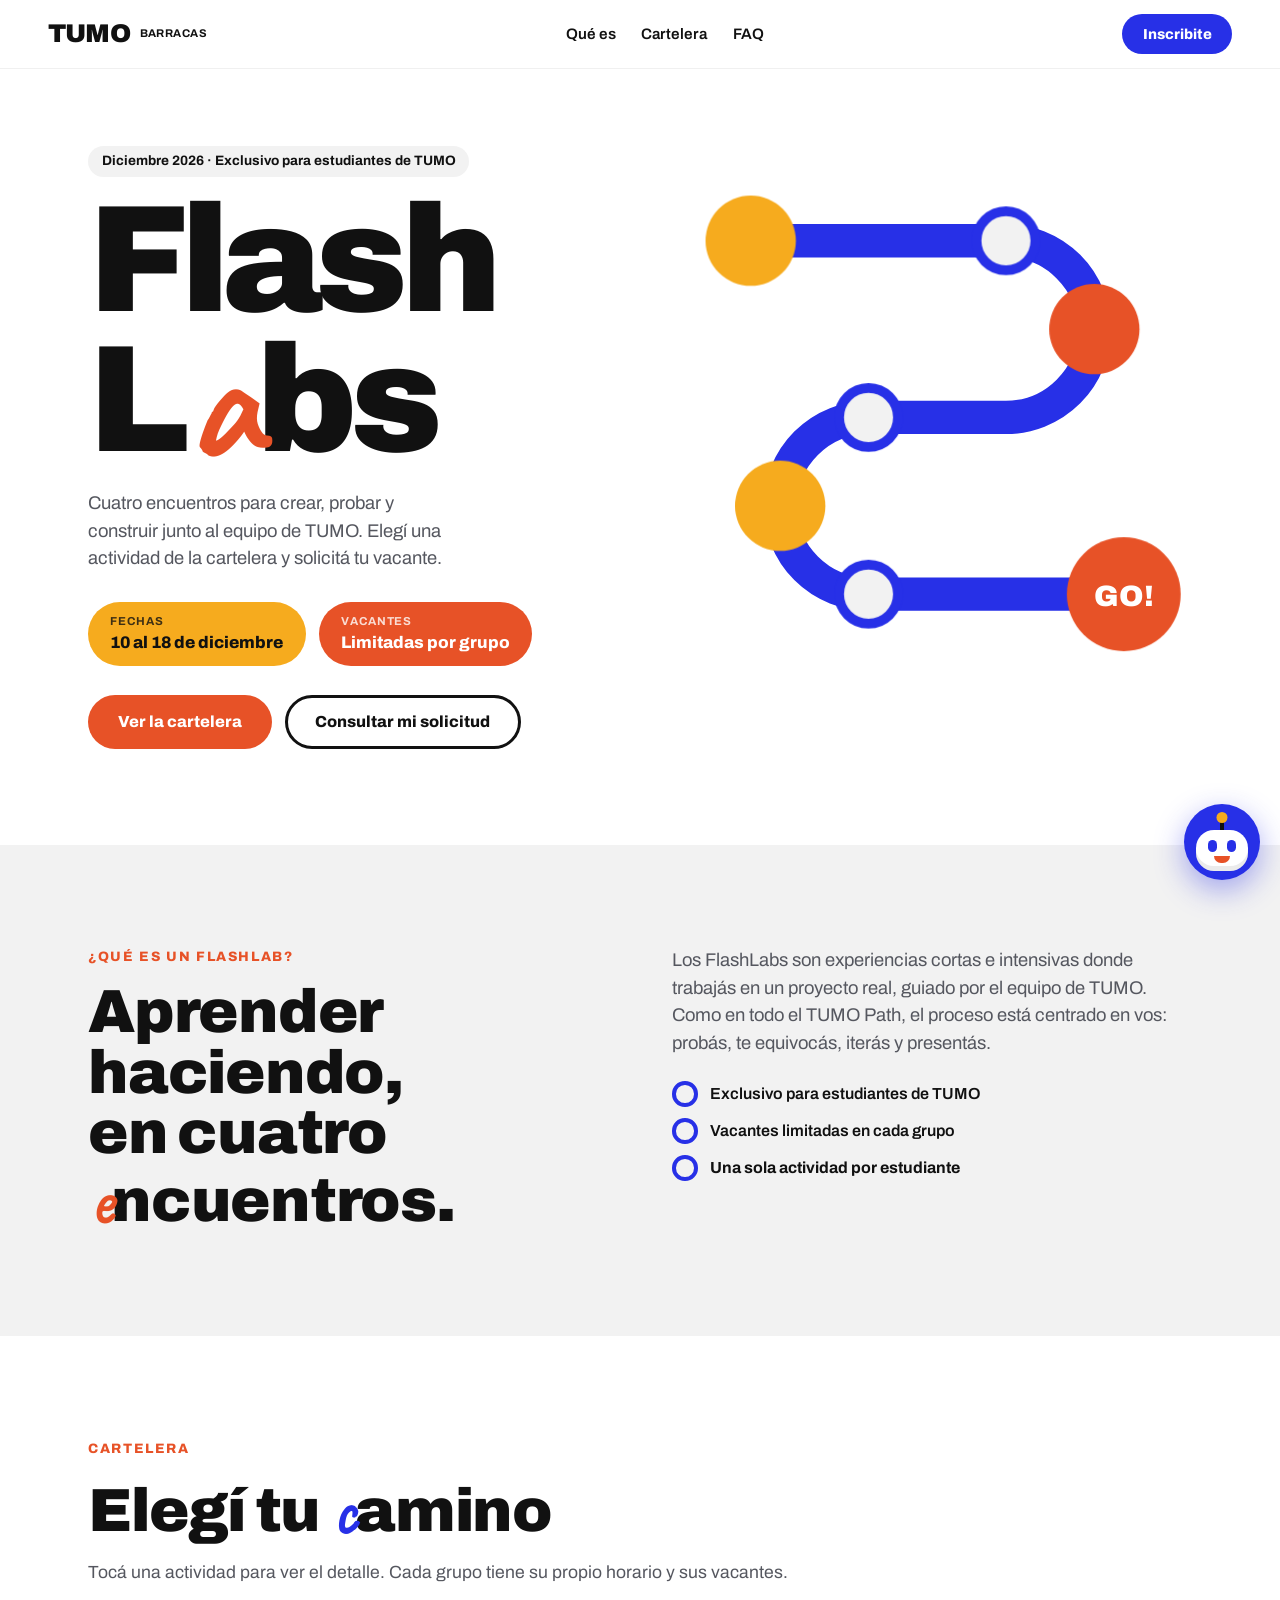
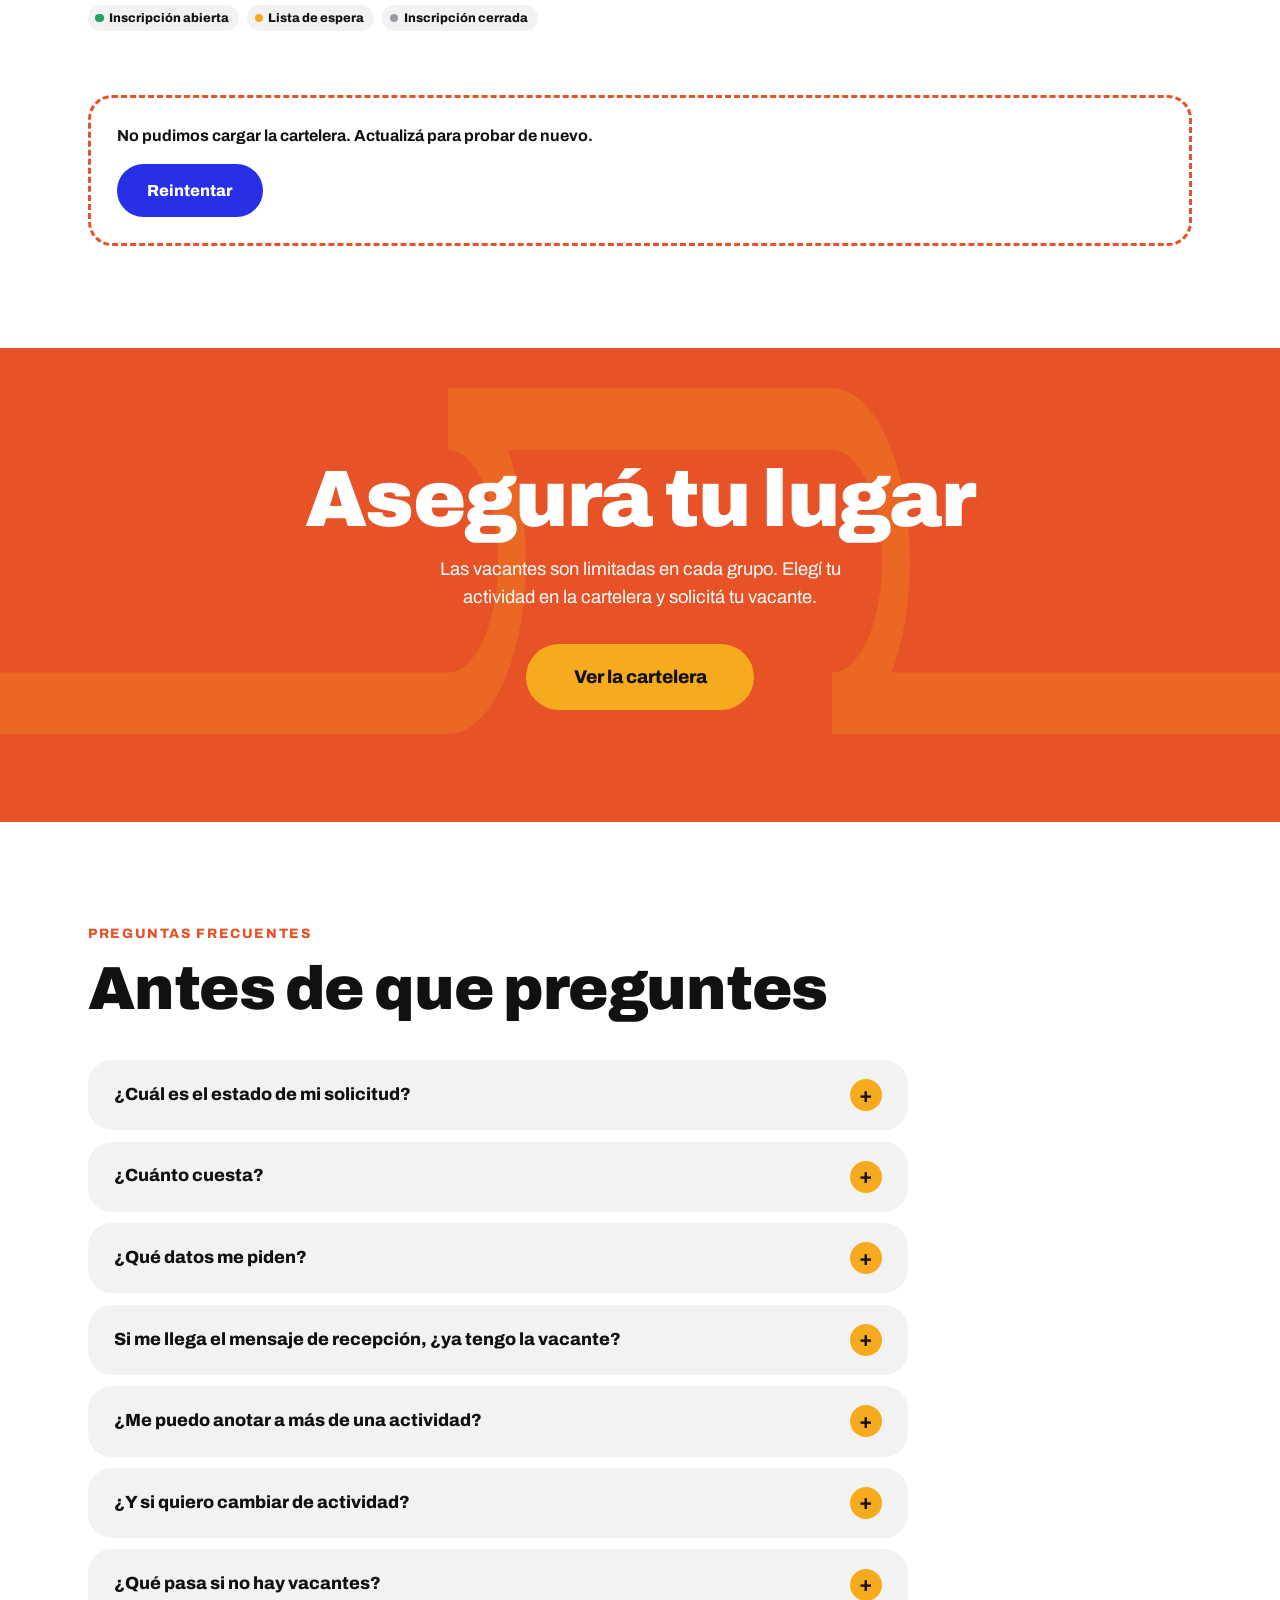
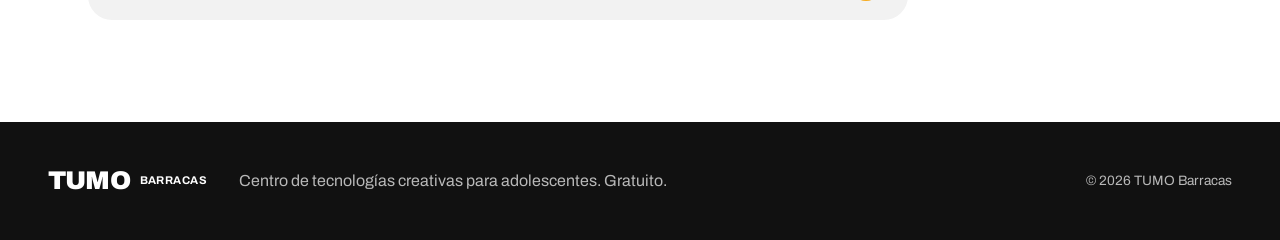
==== index.html @ 70954dae "added tumo tank, and removed the where and when section" ====
<!DOCTYPE html>
<html lang="es">
<head>
    <meta charset="UTF-8">
    <meta name="viewport" content="width=device-width, initial-scale=1.0">
    <title>FlashLabs · TUMO Barracas</title>
    <meta name="description" content="FlashLabs de diciembre en TUMO Barracas: actividades gratuitas para adolescentes. Elegí tu actividad y solicitá tu vacante.">
    <link rel="preconnect" href="https://fonts.googleapis.com">
    <link rel="preconnect" href="https://fonts.gstatic.com" crossorigin>
    <link href="https://fonts.googleapis.com/css2?family=Archivo:wght@400;500;700;800;900&family=Caveat:wght@700&display=swap" rel="stylesheet">
    <link rel="stylesheet" href="style.css">
</head>
<body>

    <!-- NAV -->
    <header class="nav">
        <a href="#top" class="nav__logo" aria-label="TUMO Barracas">
            <span class="logo-tumo">TUMO</span>
            <span class="logo-city">Barracas</span>
        </a>
        <nav class="nav__links" aria-label="Secciones">
            <a href="#que-es">Qué es</a>
            <!-- <a href="#como-funciona">Cómo funciona</a> -->
            <a href="#actividades">Cartelera</a>
            <!-- <a href="#donde">Dónde</a> -->
            <a href="#faq">FAQ</a>
        </nav>
        <a href="#actividades" class="btn btn--blue btn--sm">Inscribite</a>
    </header>

    <main id="top">

        <!-- HERO -->
        <section class="hero">
            <div class="hero__text">
                <p class="tag">Diciembre 2026 · Exclusivo para estudiantes de TUMO</p>
                <h1 class="hero__title">
                    Flash<br>
                    L<span class="hand">a</span>bs
                </h1>
                <p class="hero__lead">
                    Cuatro encuentros para crear, probar y construir junto al equipo de TUMO.
                    Elegí una actividad de la cartelera y solicitá tu vacante.
                </p>
                <div class="hero__meta">
                    <div class="meta-pill meta-pill--yellow">
                        <span class="meta-pill__label">Fechas</span>
                        <span class="meta-pill__value">10 al 18 de diciembre</span>
                    </div>
                    <div class="meta-pill meta-pill--red">
                        <span class="meta-pill__label">Vacantes</span>
                        <span class="meta-pill__value">Limitadas por grupo</span>
                    </div>
                </div>
                <div class="hero__cta">
                    <a href="#actividades" class="btn btn--red">Ver la cartelera</a>
                    <a href="#estado" class="btn btn--ghost">Consultar mi solicitud</a>
                </div>
            </div>

            <!-- TUMO path graphic -->
            <div class="hero__art" aria-hidden="true">
                <svg viewBox="0 0 520 560" class="path-art">
                    <path class="path-line" d="M70 70 H330 a90 90 0 0 1 0 180 H190 a90 90 0 0 0 0 180 H450" />
                    <circle cx="70"  cy="70"  r="46" fill="var(--yellow)" />
                    <circle cx="330" cy="70"  r="30" fill="var(--light)" stroke="var(--blue)" stroke-width="10" />
                    <circle cx="420" cy="160" r="46" fill="var(--red)" />
                    <circle cx="190" cy="250" r="30" fill="var(--light)" stroke="var(--blue)" stroke-width="10" />
                    <circle cx="100" cy="340" r="46" fill="var(--yellow)" />
                    <circle cx="190" cy="430" r="30" fill="var(--light)" stroke="var(--blue)" stroke-width="10" />
                    <circle cx="450" cy="430" r="58" fill="var(--red)" />
                    <text x="450" y="442" text-anchor="middle" class="path-art__label">GO!</text>
                </svg>
            </div>
        </section>

        <!-- QUÉ ES -->
        <section class="section section--light" id="que-es">
            <div class="split">
                <div>
                    <p class="kicker">¿Qué es un FlashLab?</p>
                    <h2>Aprender haciendo,<br>en cuatro <span class="nowrap"><span class="hand hand--red">e</span>ncuentros.</span></h2>
                </div>
                <div class="split__body">
                    <p>
                        Los FlashLabs son experiencias cortas e intensivas donde trabajás en un proyecto real,
                        guiado por el equipo de TUMO. Como en todo el TUMO Path, el proceso está centrado en vos:
                        probás, te equivocás, iterás y presentás.
                    </p>
                    <ul class="checklist">
                        <li>Exclusivo para estudiantes de TUMO</li>
                        <li>Vacantes limitadas en cada grupo</li>
                        <li><strong>Una sola actividad por estudiante</strong></li>
                    </ul>
                </div>
            </div>
        </section>

        <!-- CÓMO FUNCIONA (oculto por ahora, no borrar)
        <section class="section section--light" id="como-funciona">
            <p class="kicker">Cómo funciona</p>
            <h2>Tu vacante, paso a paso</h2>

            <ol class="steps">
                <li class="step">
                    <span class="step__dot step__dot--yellow">1</span>
                    <h3>Elegí</h3>
                    <p>Revisá la cartelera: fechas, horarios, requisitos y disponibilidad de cada actividad.</p>
                </li>
                <li class="step">
                    <span class="step__dot step__dot--red">2</span>
                    <h3>Solicitá</h3>
                    <p>Completá tu nombre, apellido y DNI. Verificamos tus datos al instante.</p>
                </li>
                <li class="step">
                    <span class="step__dot step__dot--blue">3</span>
                    <h3>Te confirmamos</h3>
                    <p>El equipo de TUMO revisa las solicitudes y confirma las vacantes. Si no hay lugar, quedás en lista de espera.</p>
                </li>
                <li class="step">
                    <span class="step__dot step__dot--yellow">4</span>
                    <h3>¡Nos vemos!</h3>
                    <p>Te escribimos con todo lo que necesitás saber antes de empezar.</p>
                </li>
            </ol>

            <p class="note">
                Podés solicitar vacante en <strong>una sola actividad</strong>. Recibir la solicitud no garantiza
                la vacante: la confirmación te llega después.
            </p>
        </section>
        -->

        <!-- CARTELERA -->
        <section class="section" id="actividades">
            <p class="kicker">Cartelera</p>
            <h2>Elegí tu <span class="hand hand--blue">c</span>amino</h2>
            <p class="section__lead">Tocá una actividad para ver el detalle. Cada grupo tiene su propio horario y sus vacantes.</p>
            <ul class="legend" aria-label="Estados">
                <li><span class="state state--abierta">Inscripción abierta</span></li>
                <li><span class="state state--espera">Lista de espera</span></li>
                <li><span class="state state--cerrada">Inscripción cerrada</span></li>
            </ul>

            <div class="cards" data-lab-cards aria-busy="true"></div>
            <div class="cartelera-msg" data-cartelera-msg hidden></div>
        </section>

        <!-- CUÁNDO Y DÓNDE (oculto por ahora, no borrar)
        <section class="section section--light" id="donde">
            <div class="split">
                <div>
                    <p class="kicker">Cuándo y dónde</p>
                    <h2>TUMO<br>Barracas</h2>
                </div>
                <div class="info-grid">
                    <div class="info">
                        <span class="info__label">Encuentros</span>
                        <span class="info__value">Jue 10, Vie 11, Mar 15 y Jue 17 de diciembre</span>
                    </div>
                    <div class="info">
                        <span class="info__label">Cierre</span>
                        <span class="info__value">Vie 18: cierre y recuperatorio</span>
                    </div>
                    <div class="info info--wide">
                        <span class="info__label">Horarios</span>
                        <span class="info__value">9:00 a 11:00 · 14:00 a 16:00 · 17:00 a 19:00 (según la actividad y el grupo)</span>
                    </div>
                    <div class="info info--wide">
                        <span class="info__label">Lugar</span>
                        <span class="info__value">TUMO Barracas</span>
                    </div>
                </div>
            </div>
        </section>
        -->

        <!-- CTA -->
        <section class="cta" id="inscripcion">
            <svg class="cta__path" viewBox="0 0 1200 200" preserveAspectRatio="none" aria-hidden="true">
                <path d="M-20 150 H420 a60 60 0 0 0 0 -120 H780 a60 60 0 0 1 0 120 H1220" />
            </svg>
            <h2>Asegurá tu lugar</h2>
            <p>Las vacantes son limitadas en cada grupo. Elegí tu actividad en la cartelera y solicitá tu vacante.</p>
            <a href="#actividades" class="btn btn--yellow btn--lg">Ver la cartelera</a>
        </section>

        <!-- FAQ -->
        <section class="section" id="faq">
            <p class="kicker">Preguntas frecuentes</p>
            <h2>Antes de que preguntes</h2>
            <div class="faq">
                <!-- Consultar el estado (antes estaba al final del formulario) -->
                <details class="faq__status" id="estado">
                    <summary>¿Cuál es el estado de mi solicitud?</summary>
                    <div class="status">
                        <h3>¿Ya enviaste tu solicitud?</h3>
                        <p>Ingresá tu DNI (o el documento que usaste) para ver en qué estado está.</p>
                        <form class="status__form" data-status-form>
                            <label class="sr-only" for="status-dni">DNI o documento</label>
                            <input id="status-dni" required autocapitalize="characters" placeholder="DNI o documento">
                            <button type="submit" class="btn btn--yellow">Consultar</button>
                        </form>
                        <p class="status__result" data-status-result aria-live="polite"></p>
                    </div>
                </details>
                <details>
                    <summary>¿Cuánto cuesta?</summary>
                    <p>Nada. Los FlashLabs de TUMO son gratuitos.</p>
                </details>
                <details>
                    <summary>¿Qué datos me piden?</summary>
                    <p>Sólo tu nombre, apellido y DNI. Con el DNI te identificamos en los registros de TUMO: no hace falta tu TUMO ID.</p>
                </details>
                <details>
                    <summary>Si me llega el mensaje de recepción, ¿ya tengo la vacante?</summary>
                    <p>Todavía no. El mensaje confirma que recibimos tu solicitud. El equipo de TUMO confirma las vacantes y te avisa después.</p>
                </details>
                <details>
                    <summary>¿Me puedo anotar a más de una actividad?</summary>
                    <p>No. Cada estudiante puede solicitar vacante en una sola actividad de diciembre.</p>
                </details>
                <details>
                    <summary>¿Y si quiero cambiar de actividad?</summary>
                    <p>Antes de enviar la solicitud podés volver a la cartelera. Si ya la enviaste, contactá al equipo de TUMO para pedir el cambio.</p>
                </details>
                <details>
                    <summary>¿Qué pasa si no hay vacantes?</summary>
                    <p>Si la lista de espera está abierta, podés anotarte. Se ordena por orden de solicitud y, si se libera una vacante, te contactamos.</p>
                </details>
            </div>
        </section>

    </main>

    <!-- Panel de detalle de cada actividad -->
    <dialog class="lab-panel" data-lab-panel aria-labelledby="lab-panel-title">
        <div class="lab-panel__media" data-lab-media></div>
        <button class="lab-panel__close" data-lab-close aria-label="Cerrar">✕</button>
        <div class="lab-panel__body">
            <p class="kicker" data-lab-kicker></p>
            <h2 id="lab-panel-title" data-lab-title></h2>
            <p class="lab-panel__state" data-lab-state></p>
            <p class="lab-panel__intro" data-lab-intro></p>
            <div class="lab-panel__when">
                <span class="info__label">Días y horario</span>
                <div data-lab-sched></div>
            </div>
            <div class="lab-panel__facts">
                <div class="info">
                    <span class="info__label">Capacidad</span>
                    <span class="info__value" data-lab-capacidad></span>
                </div>
                <div class="info">
                    <span class="info__label">Requisitos</span>
                    <div class="info__value" data-lab-requisito></div>
                </div>
                <div class="info info--wide" data-lab-tools-box>
                    <span class="info__label">Vas a usar</span>
                    <span class="info__value" data-lab-herramientas></span>
                </div>
            </div>
            <a href="inscripcion.html" class="btn btn--red btn--lg lab-panel__cta" data-lab-signup>Solicitar vacante</a>
        </div>
    </dialog>

    <footer class="footer">
        <div class="footer__logo">
            <span class="logo-tumo">TUMO</span>
            <span class="logo-city">Barracas</span>
        </div>
        <p>Centro de tecnologías creativas para adolescentes. Gratuito.</p>
        <p class="footer__small">© 2026 TUMO Barracas</p>
    </footer>

    <script src="config.js"></script>
    <script src="script.js"></script>
    <script src="chatbot.js"></script>
</body>
</html>
---- style.css ----
/* ==========================================================
   TUMO Flash Lab — estilos
   Paleta y tipografía según el Manual de identidad 2025
   ========================================================== */

:root {
    /* Paleta oficial */
    --yellow: #f6ab1e;
    --red:    #e75227;
    --blue:   #2730e7;
    --light:  #f2f2f2;

    /* Extra (no están en el manual): un color por actividad en la cartelera */
    --purple: #7a3fe0;
    --green:  #12805a;
    --teal:   #0b7f93;
    --pink:   #d12f6e;

    --ink:    #111111;
    --muted:  #55575f;
    --white:  #ffffff;

    /* Maax es la tipografía oficial; Archivo es el reemplazo web hasta tener la licencia */
    --font: "Maax", "Archivo", system-ui, sans-serif;
    --font-hand: "Caveat", cursive;

    --radius: 999px;
    --gutter: clamp(16px, 4vw, 48px);
    --max: 1200px;
}

* { box-sizing: border-box; margin: 0; padding: 0; }

html { scroll-behavior: smooth; }
/* Al ir a una sección (#actividades, #faq…) el título no queda tapado por el menú fijo de arriba */
main [id] { scroll-margin-top: 80px; }

body {
    font-family: var(--font);
    color: var(--ink);
    background: var(--white);
    line-height: 1.5;
    -webkit-font-smoothing: antialiased;
    overflow-x: hidden;
}

a { color: inherit; }

h1, h2, h3 { line-height: 1; letter-spacing: -0.02em; }
h2 { font-size: clamp(2.2rem, 5vw, 3.8rem); font-weight: 900; }
h3 { font-size: 1.3rem; font-weight: 800; }

.sr-only {
    position: absolute; width: 1px; height: 1px;
    overflow: hidden; clip: rect(0 0 0 0); white-space: nowrap;
}

/* Letra dibujada a mano (recurso de intervención del manual) */
.hand {
    font-family: var(--font-hand);
    font-weight: 700;
    color: var(--yellow);
    font-size: 1.15em;
    display: inline-block;
    transform: rotate(-6deg) translateY(0.04em);
    letter-spacing: 0;
}
.hand--red  { color: var(--red); }
.hand--blue { color: var(--blue); }
/* Mantiene la letra manuscrita pegada al resto de la palabra */
.nowrap { white-space: nowrap; }

/* ---------- Botones ---------- */
.btn {
    display: inline-flex;
    align-items: center;
    justify-content: center;
    gap: 0.5em;
    padding: 0.95em 1.7em;
    border: 3px solid transparent;
    border-radius: var(--radius);
    font: 800 1rem var(--font);
    text-decoration: none;
    cursor: pointer;
    transition: transform 0.15s ease, background 0.15s ease, color 0.15s ease;
}
.btn:hover { transform: translateY(-2px); }
.btn:focus-visible { outline: 3px solid var(--ink); outline-offset: 3px; }

.btn--blue   { background: var(--blue);   color: var(--white); }
.btn--red    { background: var(--red);    color: var(--white); }
.btn--yellow { background: var(--yellow); color: var(--ink); }
.btn--ghost  { border-color: var(--ink);  color: var(--ink); background: transparent; }
.btn--ghost:hover { background: var(--ink); color: var(--white); }
.btn--sm { padding: 0.6em 1.2em; font-size: 0.9rem; }
.btn--lg { padding: 1.1em 2.4em; font-size: 1.15rem; }

/* ---------- Logo ---------- */
.nav__logo, .footer__logo {
    display: inline-flex;
    align-items: center;
    gap: 0.6rem;
    text-decoration: none;
}
.logo-tumo {
    font-weight: 900;
    font-size: 1.6rem;
    letter-spacing: -0.03em;
}
.logo-city {
    font-size: 0.7rem;
    font-weight: 700;
    line-height: 1.05;
    text-transform: uppercase;
    letter-spacing: 0.04em;
}

/* ---------- Nav ---------- */
.nav {
    position: sticky;
    top: 0;
    z-index: 10;
    display: flex;
    align-items: center;
    justify-content: space-between;
    gap: 1rem;
    padding: 0.9rem var(--gutter);
    background: rgba(255, 255, 255, 0.92);
    backdrop-filter: blur(8px);
    border-bottom: 1px solid rgba(0, 0, 0, 0.06);
}
.nav__links { display: flex; gap: 1.6rem; }
.nav__links a {
    text-decoration: none;
    font-weight: 600;
    font-size: 0.95rem;
}
.nav__links a:hover { color: var(--blue); }

/* ---------- Hero ---------- */
.hero {
    max-width: var(--max);
    margin: 0 auto;
    padding: clamp(2rem, 6vw, 5rem) var(--gutter) clamp(3rem, 8vw, 6rem);
    display: grid;
    grid-template-columns: 1.1fr 1fr;
    align-items: center;
    gap: 2rem;
}

.tag {
    display: inline-block;
    padding: 0.4em 1em;
    border-radius: var(--radius);
    background: var(--light);
    font-weight: 700;
    font-size: 0.85rem;
}

.hero__title {
    font-size: clamp(4.5rem, 13vw, 9.5rem);
    font-weight: 900;
    line-height: 0.85;
    letter-spacing: -0.05em;
    margin: 1.2rem 0 1.4rem;
}
.hero__title .hand { color: var(--red); font-size: 1.1em; }

.hero__lead {
    font-size: 1.15rem;
    color: var(--muted);
    max-width: 34ch;
}

.hero__meta {
    display: flex;
    flex-wrap: wrap;
    gap: 0.8rem;
    margin: 1.8rem 0;
}
.meta-pill {
    display: flex;
    flex-direction: column;
    padding: 0.7rem 1.4rem;
    border-radius: var(--radius);
}
.meta-pill--yellow { background: var(--yellow); }
.meta-pill--red    { background: var(--red); color: var(--white); }
.meta-pill__label {
    font-size: 0.72rem;
    font-weight: 700;
    text-transform: uppercase;
    letter-spacing: 0.08em;
    opacity: 0.8;
}
.meta-pill__value { font-weight: 800; font-size: 1.05rem; }

.hero__cta { display: flex; flex-wrap: wrap; gap: 0.8rem; }

.hero__art { position: relative; }
.path-art { width: 100%; height: auto; display: block; }
.path-line {
    fill: none;
    stroke: var(--blue);
    stroke-width: 34;
    stroke-linecap: round;
    stroke-linejoin: round;
    stroke-dasharray: 2000;
    stroke-dashoffset: 2000;
    animation: draw 2.2s ease forwards 0.2s;
}
.path-art circle {
    transform-box: fill-box;
    transform-origin: center;
    animation: pop 0.5s cubic-bezier(.3, 1.6, .5, 1) both;
}
.path-art circle:nth-of-type(1) { animation-delay: 0.2s; }
.path-art circle:nth-of-type(2) { animation-delay: 0.5s; }
.path-art circle:nth-of-type(3) { animation-delay: 0.8s; }
.path-art circle:nth-of-type(4) { animation-delay: 1.1s; }
.path-art circle:nth-of-type(5) { animation-delay: 1.4s; }
.path-art circle:nth-of-type(6) { animation-delay: 1.7s; }
.path-art circle:nth-of-type(7) { animation-delay: 2.0s; }
.path-art__label {
    font: 900 30px var(--font);
    fill: var(--white);
}

@keyframes draw { to { stroke-dashoffset: 0; } }
@keyframes pop  { from { transform: scale(0); } to { transform: scale(1); } }

/* ---------- Secciones ---------- */
.section {
    max-width: var(--max);
    margin: 0 auto;
    padding: clamp(3.5rem, 8vw, 6.5rem) var(--gutter);
}
.section--light, .section--blue {
    max-width: none;
    padding-left: max(var(--gutter), calc((100% - var(--max)) / 2 + var(--gutter)));
    padding-right: max(var(--gutter), calc((100% - var(--max)) / 2 + var(--gutter)));
}
.section--light { background: var(--light); }
.section--blue  { background: var(--blue); color: var(--white); }

.kicker {
    font-weight: 800;
    font-size: 0.85rem;
    text-transform: uppercase;
    letter-spacing: 0.12em;
    color: var(--red);
    margin-bottom: 0.9rem;
}
.kicker--light { color: var(--yellow); }

.section__lead {
    margin-top: 1rem;
    font-size: 1.1rem;
    color: var(--muted);
}
.section--blue .section__lead { color: rgba(255, 255, 255, 0.8); }

.split {
    display: grid;
    grid-template-columns: 1fr 1fr;
    gap: clamp(2rem, 5vw, 5rem);
    align-items: start;
}
.split__body p { font-size: 1.15rem; color: var(--muted); }

.checklist { list-style: none; margin-top: 1.5rem; display: grid; gap: 0.7rem; }
.checklist li {
    display: flex;
    align-items: center;
    gap: 0.8rem;
    font-weight: 600;
}
.checklist li::before {
    content: "";
    flex: none;
    width: 1.1rem;
    height: 1.1rem;
    border-radius: 50%;
    border: 4px solid var(--blue);
}

/* ---------- Actividades ---------- */
/* Días y horario como calendario (tarjetas, panel, formulario y diálogo) */
.sched { display: grid; gap: 0.6rem; justify-items: start; }
.sched__time {
    display: inline-flex;
    align-items: center;
    gap: 0.45em;
    padding: 0.45em 0.95em 0.45em 0.75em;
    border-radius: var(--radius);
    background: var(--blue);
    color: var(--white);
    font-weight: 900;
    font-size: 1.15rem;
    letter-spacing: -0.01em;
    white-space: nowrap;
}
.sched__time svg { width: 1.1em; height: 1.1em; flex: none; }
.sched__days { display: flex; flex-wrap: wrap; gap: 0.4rem; }
.day {
    display: grid;
    justify-items: center;
    gap: 0.15rem;
    min-width: 3.1rem;
    padding: 0.45rem 0.35rem 0.4rem;
    border-radius: 14px;
    background: var(--light);
    border: 2px solid transparent;
    line-height: 1;
}
.day small { font-size: 0.66rem; font-weight: 800; text-transform: uppercase; letter-spacing: 0.08em; opacity: 0.7; }
.day b { font-size: 1.35rem; font-weight: 900; }
.day--extra { background: transparent; border: 2px dashed currentColor; opacity: 0.75; }
.sched__legend {
    display: flex;
    flex-wrap: wrap;
    align-items: center;
    gap: 0.3rem 1rem;
    font-size: 0.8rem;
    font-weight: 700;
    opacity: 0.8;
}
.sched__legend span { display: inline-flex; align-items: center; gap: 0.4em; }
.day-key { width: 0.9em; height: 0.9em; border: 2px dashed currentColor; border-radius: 4px; }
.sched__text { font-weight: 700; }

.sched--sm .sched__time { font-size: 1rem; }
.sched--sm .sched__days { flex-wrap: nowrap; gap: 0.25rem; }
.sched--sm .day { min-width: 2.25rem; padding: 0.32rem 0.2rem 0.28rem; border-radius: 10px; }
.sched--sm .day b { font-size: 1rem; }
.sched--sm .day small { font-size: 0.52rem; letter-spacing: 0.04em; }

/* Sobre las tarjetas de color */
.card .sched__time { background: var(--white); color: var(--ink); }
.card .day { background: rgba(255, 255, 255, 0.16); }
.card--yellow .day { background: rgba(0, 0, 0, 0.08); }

/* Estados de inscripción (cartelera, panel y formulario) */
.legend { list-style: none; display: flex; flex-wrap: wrap; gap: 0.5rem; margin-top: 1.2rem; }
.state {
    display: inline-flex;
    align-items: center;
    gap: 0.45em;
    padding: 0.3em 0.8em 0.3em 0.6em;
    border-radius: var(--radius);
    background: var(--white);
    color: var(--ink);
    font-weight: 800;
    font-size: 0.78rem;
    white-space: nowrap;
}
.state::before {
    content: "";
    width: 0.65em;
    height: 0.65em;
    border-radius: 50%;
    background: var(--dot);
}
.legend .state { background: var(--light); }
.state--abierta { --dot: #1fa463; }
.state--espera  { --dot: var(--yellow); }
.state--cerrada { --dot: #9a9aa2; }

.cards {
    margin-top: 2rem;
    display: grid;
    grid-template-columns: repeat(auto-fill, minmax(260px, 1fr));
    gap: 1rem;
}
.card {
    position: relative;
    display: flex;
    flex-direction: column;
    gap: 0.8rem;
    padding: 1.4rem;
    border-radius: 28px;
    min-height: 340px;
    transition: transform 0.2s ease;
}
.card:hover { transform: translateY(-6px) rotate(-1deg); }
.card:not(.card--skeleton) { cursor: pointer; }
.card--blue   { background: var(--blue);   color: var(--white); }
.card--red    { background: var(--red);    color: var(--white); }
.card--yellow { background: var(--yellow); color: var(--ink); }
.card--dark   { background: var(--ink);    color: var(--white); }
/* Colores extra para que cada actividad tenga el suyo (texto blanco, contraste AA) */
.card--purple { background: var(--purple); color: var(--white); }
.card--green  { background: var(--green);  color: var(--white); }
.card--teal   { background: var(--teal);   color: var(--white); }
.card--pink   { background: var(--pink);   color: var(--white); }
.card.is-closed { filter: grayscale(0.85); opacity: 0.75; }
.card.is-closed:hover { transform: none; }

/* Imagen (o animación) arriba, con el nombre encima */
.card__media {
    position: relative;
    height: 200px;
    margin: -0.4rem -0.4rem 0.2rem;
    border-radius: 20px;
    overflow: hidden;
    display: grid;
    place-items: center;
    background: rgba(0, 0, 0, 0.18);
}
.card--yellow .card__media { background: rgba(0, 0, 0, 0.08); }
.card__media img,
.card__media video { position: absolute; inset: 0; width: 100%; height: 100%; object-fit: cover; transform: scale(var(--zoom, 1)); }
/* Las animaciones del panel son más grandes: se achican para la tarjeta */
.card__media > div:not(.card__caption) { transform: scale(0.7); transform-origin: center 35%; }
.card__media > .art-game { transform: none; position: absolute; inset: 0; }
.card h3 { text-align: center; line-height: 1.1; }
/* Horario y estado en la misma fila */
.sched__row { display: flex; align-items: center; justify-content: space-between; gap: 0.35rem; flex-wrap: wrap; }
.card .sched__row { flex-wrap: nowrap; justify-content: center; }
/* Con dos horarios: los dos lado a lado y el estado abajo, a la derecha */
.sched__row--multi { justify-content: flex-start; }
.card .sched__row--multi { display: grid; grid-template-columns: 1fr 1fr; gap: 0.35rem; }
.card .sched--sm .sched__row--multi .sched__time { justify-content: center; font-size: 0.78rem; padding: 0.5em 0.4em; gap: 0.3em; }
.card .sched--sm .sched__time { font-size: 0.9rem; padding: 0.45em 0.75em 0.45em 0.6em; }
/* Estado: arriba a la derecha de la imagen, siempre en el mismo lugar */
.card__badge { position: absolute; top: 0.6rem; right: 0.6rem; z-index: 1; font-size: 0.74rem; padding: 0.45em 0.75em 0.45em 0.6em; box-shadow: 0 2px 8px rgba(0, 0, 0, 0.18); }
.card__media > .art-robot { transform: scale(0.6) translateX(-12%); }
.card__badge.state--abierta { color: #1a8a53; }
.card .sched--sm { justify-items: stretch; }
.card .sched--sm .day { flex: 1; }

.card__top { display: flex; align-items: center; justify-content: space-between; gap: 0.5rem; flex-wrap: wrap; }
.card__type { font-size: 0.78rem; font-weight: 800; text-transform: uppercase; letter-spacing: 0.06em; opacity: 0.85; }
.card h3 { font-size: 1.45rem; }
.card__desc {
    font-size: 0.95rem;
    opacity: 0.9;
    display: -webkit-box;
    -webkit-line-clamp: 3;
    -webkit-box-orient: vertical;
    overflow: hidden;
}
.card .sched { margin-top: auto; padding-top: 0.2rem; }
.card__meta {
    display: flex;
    flex-wrap: wrap;
    gap: 0.35rem;
    font-size: 0.8rem;
    font-weight: 700;
}
.card__meta span {
    padding: 0.25em 0.7em;
    border-radius: var(--radius);
    border: 1.5px solid currentColor;
    opacity: 0.85;
}

/* Toda la tarjeta abre el panel; el botón de inscripción queda por encima */
.card__open {
    all: unset;
    cursor: pointer;
}
.card__open::after {
    content: "";
    position: absolute;
    inset: 0;
    border-radius: inherit;
}
.card__open:focus-visible::after { outline: 3px solid var(--ink); outline-offset: 3px; }
.card__more { font-weight: 800; font-size: 0.85rem; opacity: 0.85; }
.card__signup {
    position: relative;
    z-index: 1;
    background: var(--white);
    color: var(--ink);
}
.card__signup.is-disabled { background: transparent; border-color: currentColor; color: inherit; cursor: not-allowed; opacity: 0.8; }
.card__signup.is-disabled:hover { transform: none; }

.card--skeleton {
    min-height: 340px;
    background: linear-gradient(100deg, var(--light) 40%, #fafafa 50%, var(--light) 60%) 0 0 / 300% 100%;
    animation: shimmer 1.4s linear infinite;
}
.card--skeleton:hover { transform: none; }
@keyframes shimmer { to { background-position: -150% 0; } }

.cartelera-msg {
    margin-top: 2rem;
    padding: 1.6rem;
    border-radius: 24px;
    border: 3px dashed var(--red);
    display: grid;
    gap: 1rem;
    justify-items: start;
    font-weight: 700;
}
.cartelera-msg[hidden] { display: none; }

/* ---------- Pasos ---------- */
.steps {
    list-style: none;
    margin-top: 3rem;
    display: grid;
    grid-template-columns: repeat(4, 1fr);
    gap: 1.5rem;
    position: relative;
}
/* línea del TUMO path que une los pasos */
.steps::before {
    content: "";
    position: absolute;
    top: 1.75rem;
    left: 1.75rem;
    right: 10%;
    height: 10px;
    border-radius: var(--radius);
    background: var(--blue);
    z-index: 0;
}
.step { position: relative; z-index: 1; }
.step h3 { margin: 1.2rem 0 0.5rem; }
.step p { color: var(--muted); }
.step__dot {
    display: grid;
    place-items: center;
    width: 3.5rem;
    height: 3.5rem;
    border-radius: 50%;
    font-weight: 900;
    font-size: 1.3rem;
    border: 6px solid var(--light);
}
.step__dot--yellow { background: var(--yellow); }
.step__dot--red    { background: var(--red);  color: var(--white); }
.step__dot--blue   { background: var(--blue); color: var(--white); }

.note {
    margin-top: 3rem;
    padding: 1.2rem 1.6rem;
    border-radius: 24px;
    border: 3px dashed var(--red);
    font-size: 1.05rem;
}

/* ---------- Panel de detalle del lab ---------- */
.lab-panel {
    width: min(640px, calc(100% - 32px));
    max-height: calc(100% - 32px);
    margin: auto;
    padding: 0;
    border: 0;
    border-radius: 32px;
    background: var(--white);
    color: var(--ink);
    overflow-y: auto;
}
.lab-panel[open] { animation: panel-in 0.3s cubic-bezier(.3, 1.3, .5, 1) both; }
.lab-panel::backdrop { background: rgba(17, 17, 17, 0.6); backdrop-filter: blur(3px); }

.lab-panel__media {
    position: relative;
    height: 220px;
    overflow: hidden;
    display: grid;
    place-items: center;
    background: var(--panel-bg, var(--blue));
}
.lab-panel__media img,
.lab-panel__media video { position: absolute; inset: 0; width: 100%; height: 100%; object-fit: cover; }
.lab-panel--blue   { --panel-bg: var(--blue);   --panel-fg: var(--white); }
.lab-panel--red    { --panel-bg: var(--red);    --panel-fg: var(--white); }
.lab-panel--yellow { --panel-bg: var(--yellow); --panel-fg: var(--ink); }
.lab-panel--dark   { --panel-bg: var(--ink);    --panel-fg: var(--white); }
.lab-panel--purple { --panel-bg: var(--purple); --panel-fg: var(--white); }
.lab-panel--green  { --panel-bg: var(--green);  --panel-fg: var(--white); }
.lab-panel--teal   { --panel-bg: var(--teal);   --panel-fg: var(--white); }
.lab-panel--pink   { --panel-bg: var(--pink);   --panel-fg: var(--white); }

.lab-panel__close {
    position: absolute;
    top: 14px;
    right: 14px;
    width: 2.6rem;
    height: 2.6rem;
    border: 0;
    border-radius: 50%;
    background: var(--white);
    color: var(--ink);
    font-size: 1.1rem;
    font-weight: 900;
    cursor: pointer;
    z-index: 2;
}
.lab-panel__body { padding: clamp(1.5rem, 4vw, 2.2rem); }
.lab-panel__body h2 { font-size: clamp(2rem, 5vw, 2.8rem); }
.lab-panel__body h3 { margin-top: 1.6rem; font-size: 1.05rem; }
.lab-panel__body .checklist { margin-top: 0.8rem; }
.lab-panel__intro { margin-top: 0.8rem; font-size: 1.1rem; color: var(--muted); }
.lab-panel__state { margin-top: 0.8rem; display: flex; flex-wrap: wrap; align-items: center; gap: 0.6rem; }
.lab-panel__state .state { background: var(--light); }
.lab-panel__few { color: var(--red); font-weight: 800; font-size: 0.9rem; }
.lab-panel__cta[hidden], .info[hidden] { display: none; }
.lab-panel__when {
    display: grid;
    gap: 0.7rem;
    margin-top: 1.4rem;
    padding: 1.1rem 1.2rem;
    border-radius: 22px;
    border: 2px solid var(--light);
}
.lab-panel__when .info__label { color: var(--red); }
.lab-panel__when .day { background: var(--light); }
.lab-panel__facts {
    display: grid;
    grid-template-columns: 1fr 1fr;
    gap: 0.7rem;
    margin-top: 1.6rem;
}
.lab-panel__facts .info__value { font-size: 1rem; }
.lab-panel__cta { width: 100%; margin-top: 1.6rem; }

@keyframes panel-in { from { opacity: 0; transform: translateY(30px) scale(0.97); } }

/* Animaciones del encabezado (placeholder hasta tener GIF/video) */
.art-code {
    width: 260px;
    padding: 0 18px 18px;
    border-radius: 16px;
    background: rgba(255, 255, 255, 0.12);
    display: grid;
    gap: 10px;
}
.art-code__bar { display: flex; gap: 6px; padding: 12px 0 4px; }
.art-code__bar i { width: 10px; height: 10px; border-radius: 50%; background: rgba(255, 255, 255, 0.5); }
.art-code__bar i:first-child { background: var(--red); }
.art-code__bar i:nth-child(2) { background: var(--yellow); }
.art-code__line {
    display: block;
    height: 12px;
    width: 0;
    border-radius: var(--radius);
    background: var(--yellow);
    animation: type 4s steps(12) infinite var(--d);
}
.art-code__line--in { margin-left: 24px; background: var(--white); }
.art-code__cursor {
    width: 10px;
    height: 16px;
    background: var(--white);
    animation: blink 0.8s steps(1) infinite;
}
@keyframes type { 0% { width: 0; } 25%, 85% { width: var(--w); } 100% { width: 0; } }
@keyframes blink { 50% { opacity: 0; } }

.art-game { position: relative; width: 100%; height: 100%; overflow: hidden; }
.art-game__ground {
    position: absolute;
    left: 0; right: 0; bottom: 0;
    height: 40px;
    background: repeating-linear-gradient(90deg, var(--yellow) 0 40px, #f8bf55 40px 80px);
    animation: scroll-x 1s linear infinite;
    background-size: 80px 100%;
}
.art-game__hero {
    position: absolute;
    left: 28%;
    bottom: 40px;
    width: 44px;
    height: 44px;
    border-radius: 12px;
    background: var(--white);
    box-shadow: inset -10px -10px 0 rgba(0, 0, 0, 0.08);
    animation: jump 1.4s cubic-bezier(.3, 0, .7, 1) infinite;
}
.art-game__block {
    position: absolute;
    bottom: 40px;
    left: 100%;
    width: 34px;
    height: 34px;
    border-radius: 8px;
    background: var(--blue);
    animation: obstacle 2.8s linear infinite var(--d);
}
.art-game__coin {
    position: absolute;
    top: 50px;
    left: 100%;
    width: 22px;
    height: 22px;
    border-radius: 50%;
    border: 5px solid var(--yellow);
    animation: obstacle 2s linear infinite var(--d);
}
@keyframes scroll-x { to { background-position: -80px 0; } }
@keyframes jump { 0%, 100% { transform: translateY(0); } 40% { transform: translateY(-90px) rotate(90deg); } 60% { transform: translateY(-90px) rotate(90deg); } }
@keyframes obstacle { to { left: -60px; } }

.art-anim { position: relative; width: 280px; height: 180px; }
.art-anim__floor {
    position: absolute;
    left: 0; right: 0; bottom: 20px;
    height: 6px;
    border-radius: var(--radius);
    background: rgba(0, 0, 0, 0.2);
}
.art-anim__ball,
.art-anim__ghost {
    position: absolute;
    left: 170px;
    bottom: 26px;
    width: 54px;
    height: 54px;
    border-radius: 50%;
    background: var(--red);
    transform-origin: bottom center;
    animation: bounce 1s infinite;
}
.art-anim__ghost {
    background: var(--ink);
    opacity: var(--o);
    translate: var(--x) 0;
    animation-delay: var(--t);
}
@keyframes bounce {
    0%, 100% { transform: translateY(-80px) scale(1, 1); animation-timing-function: ease-in; }
    45%      { transform: translateY(0) scale(1.05, 0.95); }
    50%      { transform: translateY(0) scale(1.3, 0.7); animation-timing-function: ease-out; }
    60%      { transform: translateY(-30px) scale(0.9, 1.1); }
}

.art-robot { position: relative; width: 280px; height: 180px; }
.art-robot__gear {
    position: absolute;
    border-radius: 50%;
    border: 14px dotted var(--yellow);
    animation: spin 4s linear infinite;
}
.art-robot__gear--big { width: 130px; height: 130px; left: 10px; top: 25px; }
.art-robot__gear--small {
    width: 80px; height: 80px; left: 128px; top: 10px;
    border-color: var(--red);
    animation-direction: reverse;
    animation-duration: 2.5s;
}
.art-robot__head {
    position: absolute;
    right: 0;
    bottom: 10px;
    width: 110px;
    height: 84px;
    border-radius: 24px;
    background: var(--white);
    display: flex;
    align-items: center;
    justify-content: center;
    gap: 18px;
    animation: bob 2s ease-in-out infinite;
}
.art-robot__head i {
    width: 20px;
    height: 20px;
    border-radius: 50%;
    background: var(--blue);
    animation: blink-eye 3s infinite;
}
@keyframes spin { to { transform: rotate(360deg); } }
@keyframes bob { 50% { transform: translateY(-8px); } }
@keyframes blink-eye { 0%, 92%, 100% { transform: scaleY(1); } 96% { transform: scaleY(0.1); } }

/* ---------- Página de inscripción ---------- */
.page-form { background: var(--light); }
.page-form .nav { background: rgba(242, 242, 242, 0.92); }

.form-hero {
    max-width: 820px;
    margin: 0 auto;
    padding: clamp(2.5rem, 6vw, 4rem) var(--gutter) 1.5rem;
}
.form-hero h1 { font-size: clamp(3rem, 9vw, 5.5rem); font-weight: 900; letter-spacing: -0.04em; }

.signup,
.signup-done,
.status-wrap {
    max-width: 820px;
    margin: 0 auto;
    padding: 0 var(--gutter);
}
.signup { display: grid; gap: 1rem; }
.signup__block {
    border: 0;
    padding: clamp(1.3rem, 4vw, 2rem);
    border-radius: 28px;
    background: var(--white);
    min-width: 0;
}
.signup__block legend {
    float: left;
    width: 100%;
    display: flex;
    align-items: center;
    gap: 0.7rem;
    margin-bottom: 1.2rem;
    font-weight: 900;
    font-size: 1.3rem;
}
.signup__block legend + * { clear: both; }
.signup__num {
    display: grid;
    place-items: center;
    flex: none;
    width: 2.2rem;
    height: 2.2rem;
    border-radius: 50%;
    background: var(--blue);
    color: var(--white);
    font-size: 1rem;
}

.fields { display: grid; grid-template-columns: 1fr 1fr; gap: 0.9rem; }
.field { display: grid; gap: 0.35rem; font-weight: 700; font-size: 0.92rem; }
.field--wide { grid-column: span 2; }
.field input,
.status__form input {
    width: 100%;
    min-width: 0;
    padding: 0.9em 1.2em;
    border: 3px solid var(--light);
    border-radius: 18px;
    background: var(--light);
    font: 500 1rem var(--font);
    color: var(--ink);
}
.field input:focus,
.status__form input:focus { outline: none; border-color: var(--blue); background: var(--white); }
.field.is-invalid input { border-color: var(--red); background: #fdece7; }
.field input { font-size: 16px; } /* 16px evita el zoom automático de iOS */
.signup[hidden], .signup-state[hidden] { display: none; }

/* Mensajes de carga / sin actividad / error */
.signup-state {
    max-width: 820px;
    margin: 0 auto 1.5rem;
    padding: clamp(1.5rem, 4vw, 2.2rem);
    border-radius: 28px;
    background: var(--white);
    display: grid;
    gap: 1rem;
    justify-items: start;
    font-weight: 700;
    font-size: 1.1rem;
}
@media (max-width: 852px) { .signup-state { margin-left: var(--gutter); margin-right: var(--gutter); } }
.signup-state__actions { display: flex; flex-wrap: wrap; gap: 0.6rem; }
.spinner {
    width: 2.2rem;
    height: 2.2rem;
    border-radius: 50%;
    border: 4px solid var(--light);
    border-top-color: var(--blue);
    animation: spin 0.8s linear infinite;
}

/* Confirmación 2: actividad elegida */
.chosen { border: 3px solid var(--blue); }
.chosen__head { display: flex; justify-content: space-between; align-items: baseline; gap: 1rem; flex-wrap: wrap; }
.chosen__label { font-size: 0.8rem; font-weight: 800; text-transform: uppercase; letter-spacing: 0.08em; color: var(--red); }
.chosen__change { font-weight: 800; color: var(--blue); }
.chosen h2 { margin-top: 0.4rem; font-size: clamp(1.8rem, 5vw, 2.4rem); }
.chosen__meta { margin-top: 0.3rem; color: var(--muted); font-weight: 600; }
.chosen__sched { margin-top: 1.2rem; }
/* Requisitos: un curso por línea con ✓ */
.req-list { list-style: none; margin: 0; padding: 0; display: grid; gap: 0.3rem; font-weight: 700; }
.req-list li { display: flex; align-items: baseline; gap: 0.45em; }
.req-list li::before {
    content: "✓";
    flex: none;
    display: inline-grid;
    place-items: center;
    width: 1.25em;
    height: 1.25em;
    border-radius: 50%;
    background: #1fa463;
    color: var(--white);
    font-size: 0.8em;
    font-weight: 900;
    transform: translateY(-0.05em);
}
.req-list__hint { margin-top: 0.35rem; font-size: 0.85rem; font-weight: 700; color: var(--muted); }
.chosen__req-list { flex: 1 1 100%; }

/* Elegir horario (grupos A y B): lista desplegable */
.horario { margin-top: 1.2rem; display: grid; gap: 0.5rem; max-width: 360px; }
.horario[hidden] { display: none; }
.horario__label { font-size: 0.8rem; font-weight: 800; text-transform: uppercase; letter-spacing: 0.08em; color: var(--red); }
.horario__select {
    appearance: none;
    width: 100%;
    padding: 0.85rem 2.8rem 0.85rem 1rem;
    border: 2px solid var(--light);
    border-radius: 16px;
    background: var(--light) url("data:image/svg+xml,%3Csvg xmlns='http://www.w3.org/2000/svg' viewBox='0 0 24 24' fill='none' stroke='%23111' stroke-width='3' stroke-linecap='round' stroke-linejoin='round'%3E%3Cpath d='m6 9 6 6 6-6'/%3E%3C/svg%3E") no-repeat right 1rem center / 1.1rem;
    color: var(--ink);
    font: inherit;
    font-size: 1.05rem;
    font-weight: 800;
    cursor: pointer;
}
.horario__select:focus-visible { outline: none; border-color: var(--blue); background-color: var(--white); }
.horario.is-invalid .horario__select { border-color: var(--red); background-color: #fff4f1; }
.horario__msg { margin-top: 0.5rem; color: var(--red); font-weight: 700; font-size: 0.9rem; }
.horario__msg:empty { display: none; }
.confirm__hint { margin-top: 0.6rem; font-weight: 700; font-size: 0.9rem; color: var(--muted); }

.chosen__req { margin-top: 1rem; display: flex; flex-wrap: wrap; gap: 0.5rem; align-items: baseline; }
.chosen__req span { font-size: 0.72rem; font-weight: 800; text-transform: uppercase; letter-spacing: 0.08em; color: var(--muted); }
.chosen__waitlist {
    margin-top: 1rem;
    padding: 0.8rem 1rem;
    border-radius: 16px;
    background: #fdf1d8;
    border-left: 5px solid var(--yellow);
    font-weight: 600;
}
.chosen__waitlist[hidden] { display: none; }

/* Verificación del DNI en tiempo real */
.verify {
    display: flex;
    align-items: flex-start;
    gap: 0.55rem;
    margin-top: 0.2rem;
    padding: 0.65rem 0.9rem;
    border-radius: 14px;
    font-weight: 600;
    font-size: 0.9rem;
    line-height: 1.4;
    color: var(--muted);
    background: transparent;
    transition: background 0.2s ease;
}
.verify__icon { flex: none; width: 1.15rem; height: 1.15rem; margin-top: 0.08rem; border-radius: 50%; display: grid; place-items: center; font-size: 0.75rem; font-weight: 900; color: var(--white); }
.verify--idle .verify__icon { display: none; }
.verify--checking { background: #eceefd; color: var(--blue); }
.verify--checking .verify__icon { border: 3px solid rgba(39, 48, 231, 0.25); border-top-color: var(--blue); animation: spin 0.8s linear infinite; }
.verify--ok { background: #e3f6ec; color: #11703f; }
.verify--ok .verify__icon { background: #1fa463; }
.verify--ok .verify__icon::before { content: "✓"; }
.verify--warn { background: #fdf1d8; color: #7a5300; }
.verify--warn .verify__icon { background: var(--yellow); color: var(--ink); }
.verify--warn .verify__icon::before { content: "!"; }
.verify--error { background: #fdece7; color: #a8341a; }
.verify--error .verify__icon { background: var(--red); }
.verify--error .verify__icon::before { content: "✕"; }
.verify__retry {
    border: 0;
    padding: 0;
    background: none;
    color: inherit;
    font: inherit;
    font-weight: 800;
    text-decoration: underline;
    cursor: pointer;
}

.doc-toggle {
    grid-column: 1 / -1;
    justify-self: start;
    margin-top: -0.4rem;
    padding: 0;
    border: 0;
    background: none;
    color: var(--blue);
    font: 700 0.85rem var(--font);
    text-decoration: underline;
    cursor: pointer;
}
/* Detalle del requisito para el documento ingresado */
.req-check {
    grid-column: 1 / -1;
    display: grid;
    gap: 0.6rem;
    padding: 1rem 1.1rem;
    border-radius: 18px;
    border: 2px solid var(--light);
}
.req-check[hidden] { display: none; }
.req-check__title { font-weight: 800; font-size: 0.95rem; }
.req-check__title span { font-weight: 600; color: var(--muted); }
.req-check__list { list-style: none; display: grid; gap: 0.35rem; }
.req {
    display: flex;
    align-items: center;
    gap: 0.6rem;
    padding: 0.5rem 0.75rem;
    border-radius: 12px;
    background: var(--light);
    font-weight: 700;
    font-size: 0.92rem;
}
.req__icon {
    flex: none;
    display: grid;
    place-items: center;
    width: 1.35rem;
    height: 1.35rem;
    border-radius: 50%;
    color: var(--white);
    font-size: 0.75rem;
    font-weight: 900;
}
.req__name { flex: 1; }
.req__state { font-size: 0.8rem; font-weight: 800; }
.req--ok .req__icon { background: #1fa463; }
.req--ok .req__icon::before { content: "✓"; }
.req--ok .req__state { color: #11703f; }
.req--no .req__icon { background: var(--red); }
.req--no .req__icon::before { content: "✕"; }
.req--no .req__state { color: #a8341a; }
.req--unknown .req__icon { background: var(--yellow); color: var(--ink); }
.req--unknown .req__icon::before { content: "?"; }
.req--unknown .req__state { color: #7a5300; }
.req-check__verdict { padding: 0.7rem 0.9rem; border-radius: 12px; font-weight: 700; font-size: 0.92rem; }
.req-check__verdict.req--ok { background: #e3f6ec; color: #11703f; }
.req-check__verdict.req--no { background: #fdece7; color: #a8341a; }
.req-check__verdict.req--unknown { background: #fdf1d8; color: #7a5300; }

.field__hint { font-size: 0.85rem; font-weight: 600; color: var(--muted); }
.field__hint:empty { display: none; }
.field__hint--checking { color: var(--blue); }
.field__hint--ok { color: #11703f; }
.field__hint--ok::before { content: "✓ "; }
.field__hint--error { color: #a8341a; }

/* Confirmación 1: diálogo al elegir la actividad */
.confirm {
    width: min(520px, calc(100% - 32px));
    margin: auto;
    padding: clamp(1.5rem, 5vw, 2.2rem);
    border: 0;
    border-radius: 28px;
    background: var(--white);
    color: var(--ink);
}
.confirm[open] { animation: panel-in 0.3s cubic-bezier(.3, 1.3, .5, 1) both; }
.confirm::backdrop { background: rgba(17, 17, 17, 0.6); backdrop-filter: blur(3px); }
.confirm h2 { font-size: clamp(1.5rem, 5vw, 1.9rem); line-height: 1.15; }
.confirm h2 span { color: var(--blue); }
.confirm__meta { margin-top: 1rem; }
.confirm__note { margin-top: 1rem; color: var(--muted); }
.confirm__actions { display: flex; flex-wrap: wrap; gap: 0.6rem; margin-top: 1.6rem; }
@media (max-width: 560px) { .confirm__actions .btn { flex: 1 1 100%; } }

.check {
    display: flex;
    gap: 0.8rem;
    align-items: flex-start;
    margin-top: 1.2rem;
    padding: 0.9rem 1rem;
    border-radius: 18px;
    border: 3px solid transparent;
    background: var(--light);
    cursor: pointer;
    font-size: 0.95rem;
}
.check input { width: 1.3rem; height: 1.3rem; flex: none; margin-top: 0.1rem; accent-color: var(--blue); }
.check.is-invalid { border-color: var(--red); }

.signup__submit { display: grid; gap: 0.8rem; justify-items: start; padding: 0.5rem 0 1rem; }
.signup__summary:empty, .signup__msg:empty { display: none; }
.signup__msg { color: var(--red); font-weight: 700; }
.signup__submit .btn:disabled { opacity: 0.6; cursor: wait; transform: none; }

.signup-done {
    text-align: center;
    display: grid;
    justify-items: center;
    gap: 1rem;
}
.signup-done[hidden] { display: none; }
.signup-done > * { max-width: 46ch; }
.signup-done__icon {
    display: grid;
    place-items: center;
    width: 5rem;
    height: 5rem;
    border-radius: 50%;
    background: var(--blue);
    color: var(--white);
    font-size: 2.2rem;
    font-weight: 900;
    animation: pop 0.5s cubic-bezier(.3, 1.6, .5, 1) both;
}
.signup-done__next { padding: 1rem 1.3rem; border-radius: 20px; background: var(--white); }

.status-wrap { padding-bottom: clamp(3rem, 8vw, 5rem); }
.status {
    margin-top: 2.5rem;
    padding: clamp(1.5rem, 4vw, 2.5rem);
    border-radius: 28px;
    background: var(--white);
    color: var(--ink);
    border: 3px dashed var(--blue);
}
.status p { color: var(--muted); margin-top: 0.4rem; }
.status__form {
    display: flex;
    flex-wrap: wrap;
    gap: 0.6rem;
    margin-top: 1.2rem;
}
.status__form input { flex: 1 1 240px; width: auto; border-radius: var(--radius); }
.status__result { font-weight: 700; min-height: 1.5em; }
.status__result.is-ok    { color: var(--blue); }
.status__result.is-warn  { color: var(--red); }

/* ---------- Cuándo y dónde ---------- */
.info-grid {
    display: grid;
    grid-template-columns: 1fr 1fr;
    gap: 0.8rem;
}
.info {
    display: flex;
    flex-direction: column;
    gap: 0.3rem;
    padding: 1.3rem 1.5rem;
    border-radius: 24px;
    background: var(--light);
}
.info--wide { grid-column: span 2; }
.info__label {
    font-size: 0.75rem;
    font-weight: 800;
    text-transform: uppercase;
    letter-spacing: 0.1em;
    color: var(--red);
}
.info__value { font-weight: 700; font-size: 1.15rem; }

/* ---------- FAQ ---------- */
.faq { margin-top: 2.5rem; display: grid; gap: 0.7rem; max-width: 820px; }
.faq details {
    background: var(--light);
    border-radius: 24px;
    padding: 1.2rem 1.6rem;
}
.faq summary {
    cursor: pointer;
    list-style: none;
    display: flex;
    justify-content: space-between;
    align-items: center;
    gap: 1rem;
    font-weight: 800;
    font-size: 1.1rem;
}
.faq summary::-webkit-details-marker { display: none; }
.faq summary::after {
    content: "+";
    flex: none;
    display: grid;
    place-items: center;
    width: 2rem;
    height: 2rem;
    border-radius: 50%;
    background: var(--yellow);
    font-size: 1.3rem;
    transition: transform 0.2s ease;
}
.faq details[open] summary::after { transform: rotate(45deg); }
.faq details p { margin-top: 0.8rem; color: var(--muted); }
/* "¿Cuál es el estado de mi solicitud?": al abrirse muestra la consulta por documento */
.faq__status { scroll-margin-top: 90px; }
.faq__status .status { margin-top: 1rem; }
.faq__status .status h3 { font-size: 1.25rem; }
.faq__status .status__form input { font-size: 16px; } /* evita el zoom automático de iOS */

/* ---------- CTA ---------- */
.cta {
    position: relative;
    overflow: hidden;
    text-align: center;
    padding: clamp(4rem, 10vw, 7rem) var(--gutter);
    background: var(--red);
    color: var(--white);
}
.cta h2 { font-size: clamp(2.6rem, 7vw, 5rem); position: relative; }
.cta p { margin: 1rem auto 2rem; max-width: 40ch; font-size: 1.15rem; position: relative; }
.cta .btn { position: relative; }
.cta__path {
    position: absolute;
    inset: 0;
    width: 100%;
    height: 100%;
    opacity: 0.25;
}
.cta__path path {
    fill: none;
    stroke: var(--yellow);
    stroke-width: 26;
    stroke-linecap: round;
}

/* ---------- Footer ---------- */
.footer {
    display: flex;
    flex-wrap: wrap;
    align-items: center;
    gap: 1rem 2rem;
    padding: 2.5rem var(--gutter);
    background: var(--ink);
    color: var(--white);
}
.footer p { color: rgba(255, 255, 255, 0.7); }
.footer__small { margin-left: auto; font-size: 0.85rem; }

/* ---------- Chatbot "Flashy" ---------- */
.chat {
    position: fixed;
    right: 20px;
    bottom: 20px;
    z-index: 50;
    display: flex;
    flex-direction: column;
    align-items: flex-end;
    gap: 12px;
    font-family: var(--font);
}

/* Fondo oscuro detrás del chat abierto */
.chat__backdrop {
    position: fixed;
    inset: 0;
    z-index: -1;
    background: rgba(17, 17, 17, 0.55);
    backdrop-filter: blur(2px);
    opacity: 0;
    pointer-events: none;
    transition: opacity 0.25s ease;
}
.chat.is-open .chat__backdrop { opacity: 1; pointer-events: auto; }
html.chat-open, html.chat-open body { overflow: hidden; }
/* Con un panel o diálogo abierto (detalle de la actividad, confirmación) la página de atrás no se mueve */
html:has(dialog[open]), html:has(dialog[open]) body { overflow: hidden; }

/* Robot */
.bot { position: relative; display: inline-grid; justify-items: center; }
.bot__antenna {
    width: 4px;
    height: 10px;
    background: var(--ink);
    position: relative;
}
.bot__antenna::before {
    content: "";
    position: absolute;
    top: -8px;
    left: 50%;
    width: 11px;
    height: 11px;
    border-radius: 50%;
    background: var(--yellow);
    transform: translateX(-50%);
    animation: antenna 1.6s ease-in-out infinite;
}
.bot__head {
    display: grid;
    place-items: center;
    gap: 4px;
    padding: 10px 0 8px;
    width: 52px;
    border-radius: 18px;
    background: var(--white);
    box-shadow: inset 0 -5px 0 rgba(0, 0, 0, 0.08);
}
.bot__eyes { display: flex; gap: 10px; animation: look 6s ease-in-out infinite; }
.bot__eyes i {
    width: 9px;
    height: 12px;
    border-radius: 5px;
    background: var(--blue);
    animation: blink-eye 4s infinite;
}
.bot__mouth {
    width: 16px;
    height: 7px;
    border-radius: 0 0 10px 10px;
    background: var(--red);
}
.bot--sm .bot__head { width: 38px; padding: 7px 0 6px; border-radius: 13px; }
.bot--sm .bot__eyes { gap: 7px; }
.bot--sm .bot__eyes i { width: 7px; height: 9px; }
.bot--sm .bot__mouth { width: 12px; height: 5px; }
.bot--sm .bot__antenna { height: 7px; }
.bot--sm .bot__antenna::before { width: 8px; height: 8px; top: -6px; }

.is-thinking .bot__antenna::before { animation-duration: 0.4s; background: var(--red); }
.is-thinking .bot__eyes { animation: think 1s ease-in-out infinite; }

@keyframes antenna { 50% { transform: translateX(-50%) scale(1.35); box-shadow: 0 0 10px var(--yellow); } }
@keyframes look { 0%, 40%, 100% { transform: translateX(0); } 45%, 60% { transform: translateX(-4px); } 65%, 80% { transform: translateX(4px); } }
@keyframes think { 50% { transform: translateY(-3px); } }

/* Botón flotante */
.chat__fab {
    display: grid;
    place-items: center;
    width: 76px;
    height: 76px;
    padding-top: 6px;
    border: 0;
    border-radius: 50%;
    background: var(--blue);
    cursor: pointer;
    box-shadow: 0 10px 30px rgba(39, 48, 231, 0.4);
    animation: bob 3s ease-in-out infinite;
    transition: transform 0.2s ease;
}
.chat__fab:hover { transform: scale(1.08) rotate(-4deg); }
.chat__fab:focus-visible { outline: 3px solid var(--yellow); outline-offset: 4px; }
.chat.is-open .chat__fab { animation: none; }

/* Globito de diálogo */
.chat__bubble {
    position: relative;
    max-width: 240px;
    padding: 14px 34px 14px 18px;
    border-radius: 22px 22px 6px 22px;
    background: var(--white);
    color: var(--ink);
    box-shadow: 0 10px 30px rgba(0, 0, 0, 0.15);
    font-size: 0.92rem;
    line-height: 1.35;
    cursor: pointer;
    animation: bubble-in 0.45s cubic-bezier(.3, 1.5, .5, 1) both;
}
.chat__bubble strong { display: block; color: var(--blue); font-size: 1rem; }
.chat__bubble[hidden] { display: none; }
.chat__bubble-close {
    position: absolute;
    top: 8px;
    right: 8px;
    width: 22px;
    height: 22px;
    border: 0;
    border-radius: 50%;
    background: var(--light);
    font-size: 0.65rem;
    cursor: pointer;
}
@keyframes bubble-in { from { opacity: 0; transform: translateY(12px) scale(0.8); transform-origin: bottom right; } }

/* Panel */
.chat__panel {
    display: flex;
    flex-direction: column;
    width: min(370px, calc(100vw - 32px));
    height: min(560px, calc(100vh - 130px));
    border-radius: 26px;
    background: var(--white);
    color: var(--ink);
    box-shadow: 0 20px 60px rgba(0, 0, 0, 0.25);
    overflow: hidden;
    animation: panel-in 0.3s cubic-bezier(.3, 1.3, .5, 1) both;
}
.chat__panel[hidden] { display: none; }

.chat__head {
    display: flex;
    align-items: center;
    gap: 12px;
    padding: 14px 16px;
    background: var(--blue);
    color: var(--white);
}
.chat__head div { flex: 1; display: grid; line-height: 1.2; }
.chat__head span { font-size: 0.8rem; opacity: 0.8; }
.chat__close {
    width: 32px;
    height: 32px;
    border: 0;
    border-radius: 50%;
    background: rgba(255, 255, 255, 0.18);
    color: var(--white);
    cursor: pointer;
}

.chat__log {
    flex: 1;
    overflow-y: auto;
    display: flex;
    flex-direction: column;
    gap: 10px;
    padding: 16px;
    background: var(--light);
}
.chat__msg {
    max-width: 85%;
    padding: 10px 14px;
    border-radius: 18px;
    font-size: 0.93rem;
    line-height: 1.45;
    overflow-wrap: anywhere;
    animation: pop 0.25s ease both;
}
.chat__msg p + p, .chat__msg p + ul, .chat__msg ul + p { margin-top: 0.4em; }
.chat__msg ul { padding-left: 1.1em; }
.chat__msg--bot  { align-self: flex-start; background: var(--white); border-bottom-left-radius: 6px; }
.chat__link {
    display: inline-block;
    margin: 0.15em 0.1em;
    padding: 0.25em 0.9em;
    border-radius: var(--radius);
    background: var(--red);
    color: var(--white);
    font-weight: 800;
    text-decoration: none;
}
.chat__link::after { content: " →"; }
.chat__link:hover { background: var(--blue); }
.chat__msg--user { align-self: flex-end; background: var(--blue); color: var(--white); border-bottom-right-radius: 6px; }

.chat__typing { display: flex; gap: 5px; padding: 14px 16px; }
.chat__typing i {
    width: 8px;
    height: 8px;
    border-radius: 50%;
    background: var(--blue);
    animation: dot 1s ease-in-out infinite;
}
.chat__typing i:nth-child(2) { animation-delay: 0.15s; }
.chat__typing i:nth-child(3) { animation-delay: 0.3s; }
@keyframes dot { 0%, 60%, 100% { transform: translateY(0); opacity: 0.4; } 30% { transform: translateY(-6px); opacity: 1; } }

.chat__chips {
    display: flex;
    flex-wrap: wrap;
    gap: 6px;
    padding: 10px 14px 0;
    background: var(--light);
}
.chat__chips[hidden] { display: none; }
.chat__chip {
    padding: 7px 12px;
    border: 2px solid var(--blue);
    border-radius: var(--radius);
    background: var(--white);
    color: var(--blue);
    font: 700 0.82rem var(--font);
    cursor: pointer;
}
.chat__chip:hover { background: var(--blue); color: var(--white); }

.chat__form {
    display: flex;
    gap: 8px;
    padding: 12px 14px 6px;
    background: var(--white);
}
.chat__form input {
    flex: 1;
    min-width: 0;
    padding: 0.75em 1.1em;
    border: 2px solid var(--light);
    border-radius: var(--radius);
    background: var(--light);
    font: 500 16px var(--font); /* 16px evita el zoom automático de iOS al escribir */
}
.chat__form input:focus { outline: none; border-color: var(--blue); background: var(--white); }
.chat__form button {
    flex: none;
    width: 44px;
    height: 44px;
    border: 0;
    border-radius: 50%;
    background: var(--red);
    color: var(--white);
    font-size: 1rem;
    cursor: pointer;
}
.chat__form.is-busy button { opacity: 0.5; cursor: wait; }
.chat__disclaimer {
    padding: 0 14px 10px;
    background: var(--white);
    color: var(--muted);
    font-size: 0.7rem;
    text-align: center;
}

@media (max-width: 560px) {
    .chat { right: 12px; bottom: 12px; }
    .chat__fab { width: 52px; height: 52px; padding-top: 4px; }
    .chat__fab .bot { transform: scale(0.68); }
    .chat__bubble { max-width: 200px; font-size: 0.85rem; }
    /* Panel a pantalla completa, ajustado al área visible sobre el teclado */
    .chat__panel {
        position: fixed;
        left: 8px;
        right: 8px;
        top: calc(var(--vv-top, 0px) + 8px);
        width: auto;
        height: calc(var(--vv-height, 100dvh) - 16px);
        border-radius: 22px;
    }
    .chat.is-open .chat__fab,
    .chat.is-open .chat__bubble { display: none; }
    .chat__log { overscroll-behavior: contain; }
}

/* ---------- Responsive ---------- */
@media (max-width: 960px) {
    .nav__links { display: none; }
    .hero { grid-template-columns: 1fr; }
    .hero__art { max-width: 420px; margin: 0 auto; width: 100%; }
    .cards { grid-template-columns: 1fr 1fr; }
    .steps { grid-template-columns: 1fr 1fr; row-gap: 2.5rem; }
    .steps::before { display: none; }
    .split { grid-template-columns: 1fr; }
}

@media (max-width: 560px) {
    .cards, .steps, .info-grid, .fields, .lab-panel__facts { grid-template-columns: 1fr; }
    .info--wide, .field--wide { grid-column: auto; }
    .lab-panel__media { height: 180px; }
    .signup__submit .btn { width: 100%; }
    .card { min-height: 0; }
    .hero__cta .btn { flex: 1 1 100%; }
    .footer__small { margin-left: 0; }
}

@media (prefers-reduced-motion: reduce) {
    *, *::before, *::after { animation: none !important; transition: none !important; }
    .path-line { stroke-dashoffset: 0; }
}
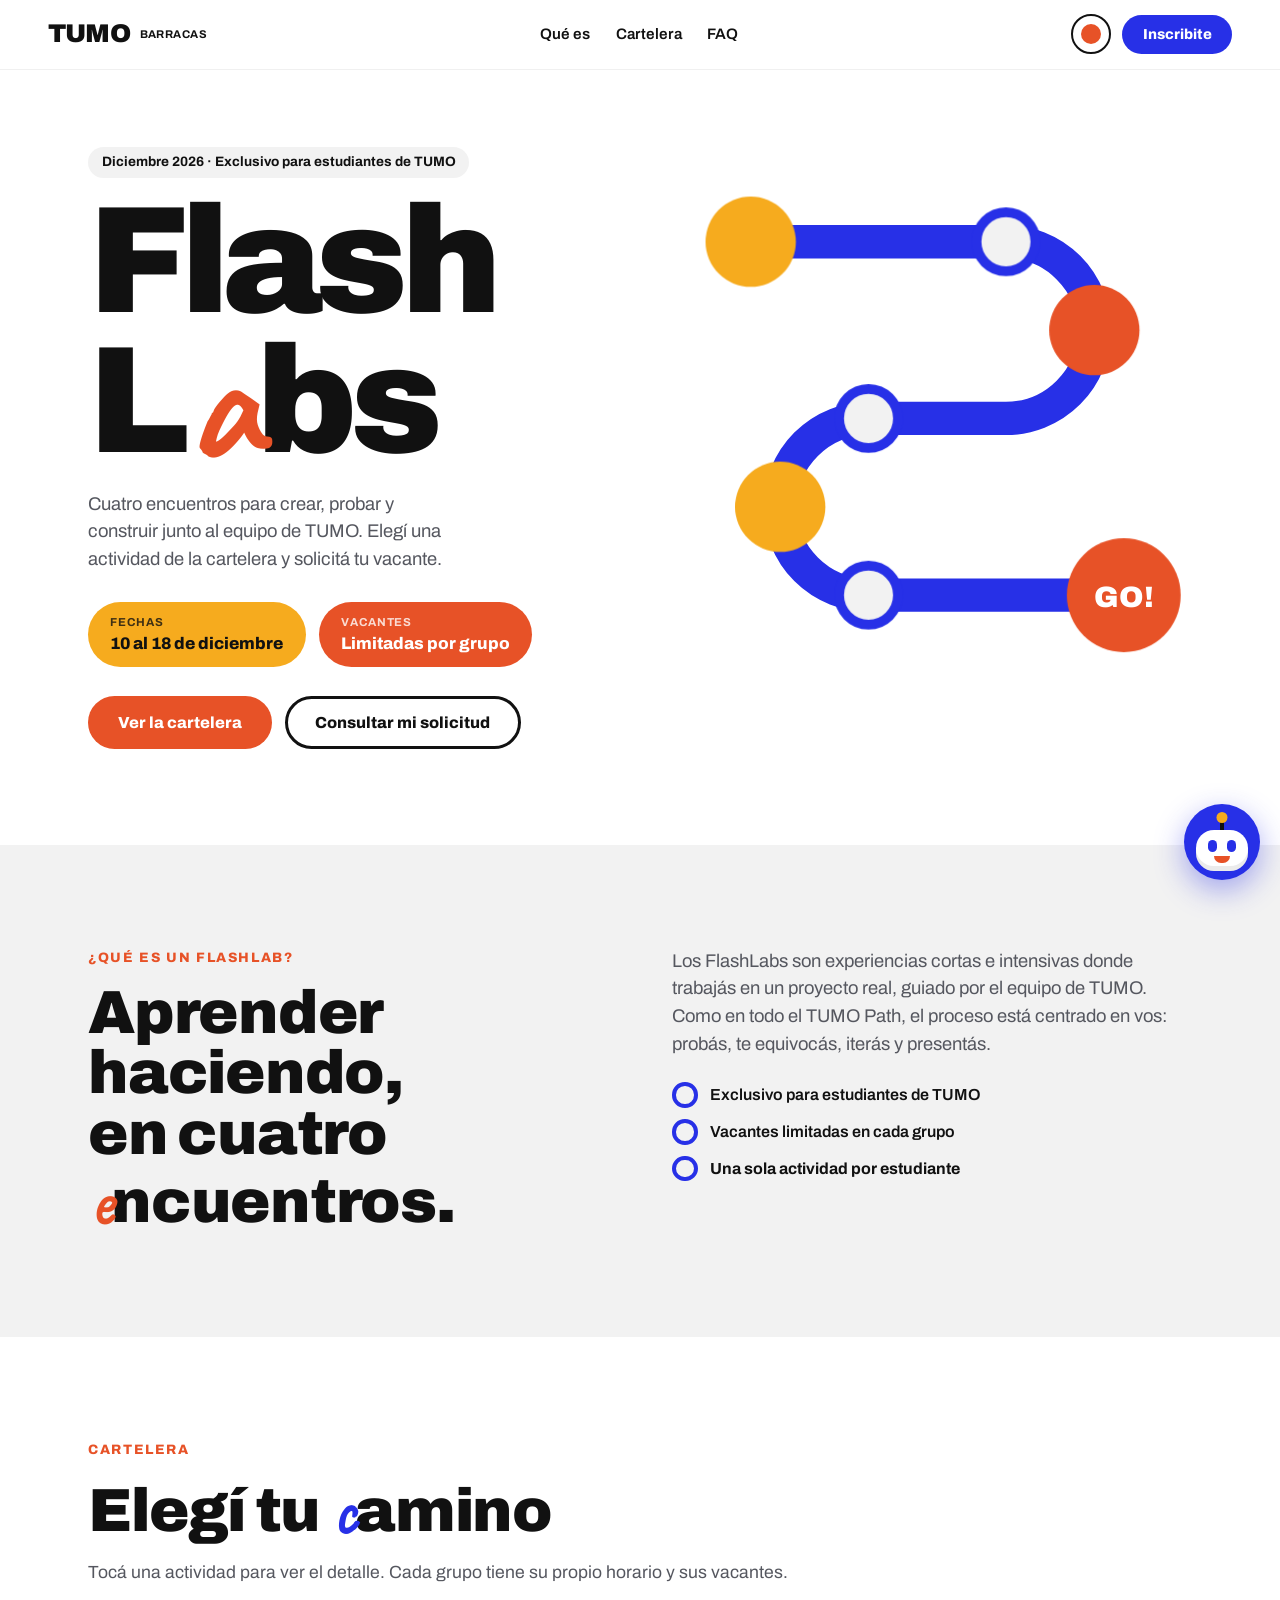
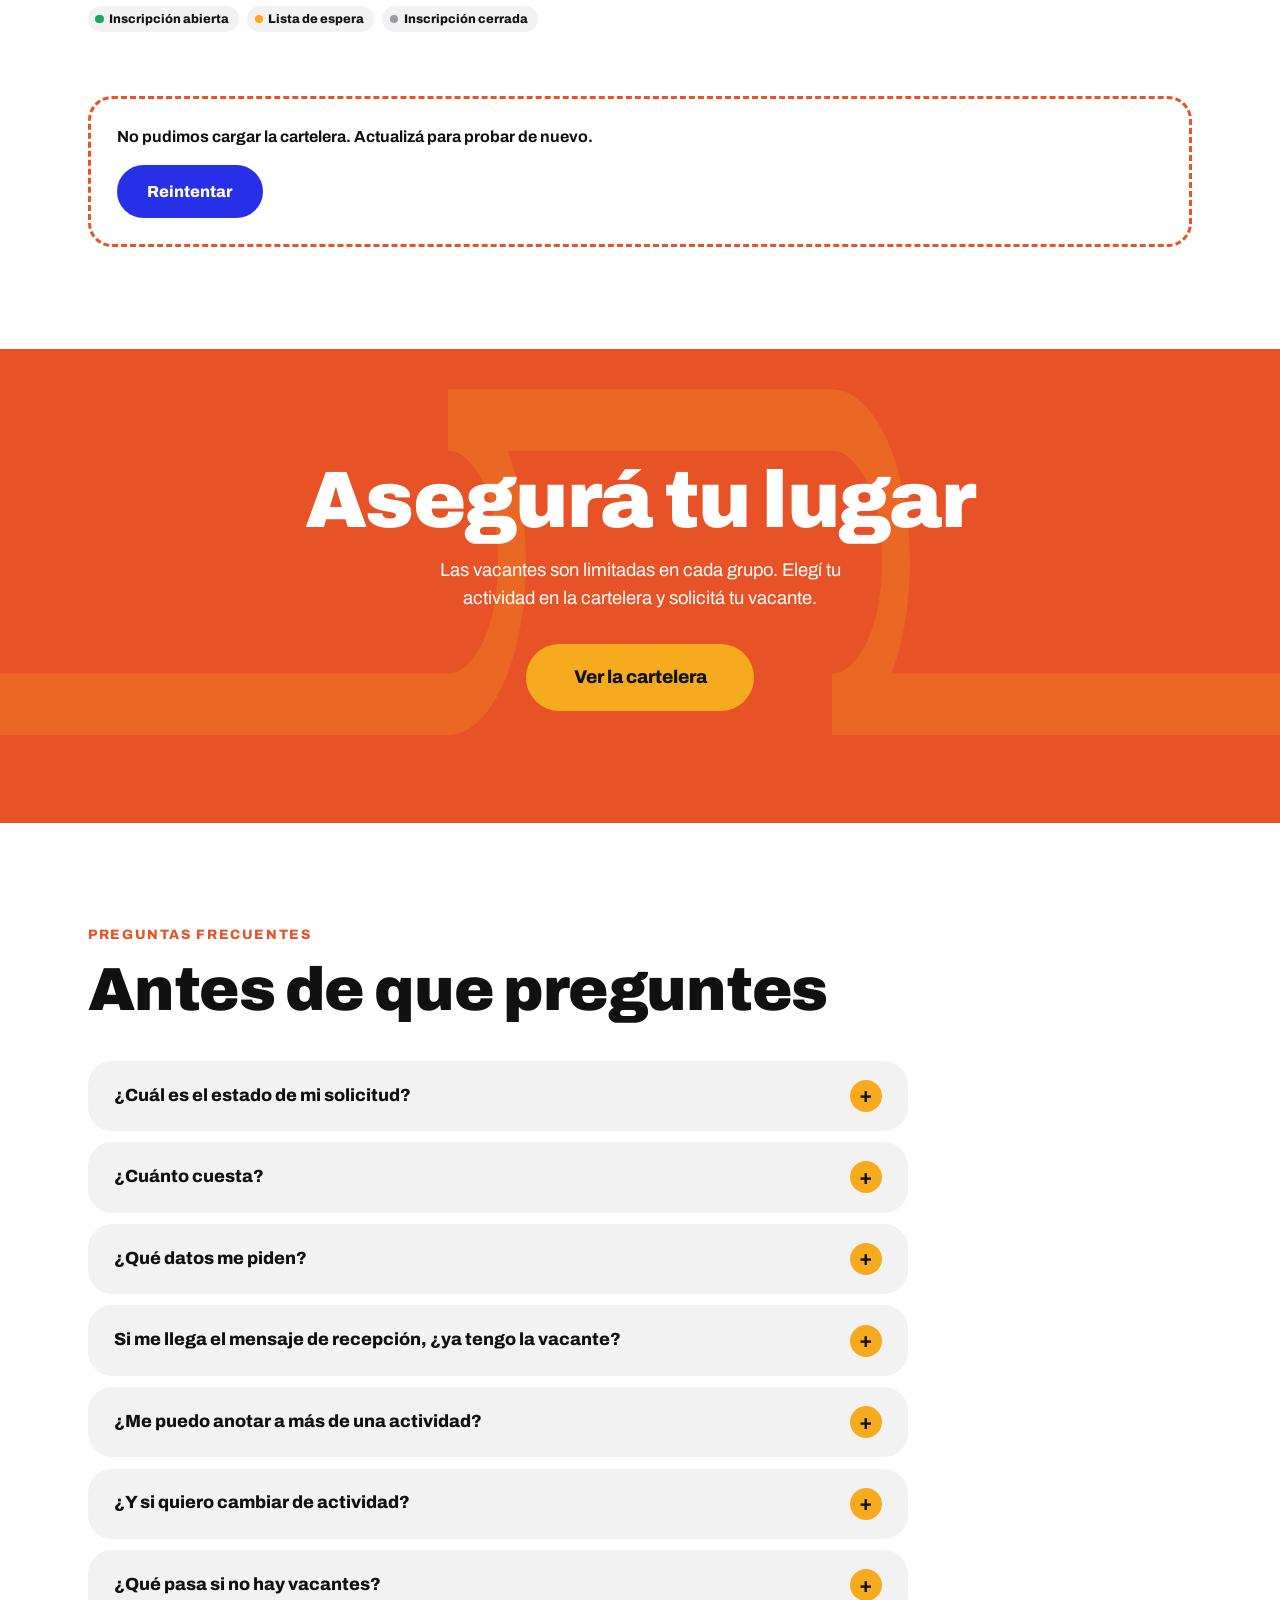
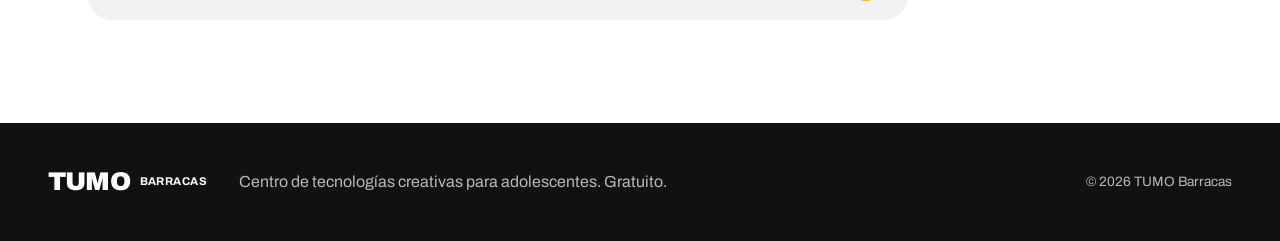
==== commit 0d2b6247: "added red color change" ====
--- a/index.html
+++ b/index.html
@@ -9,6 +9,7 @@
     <link rel="preconnect" href="https://fonts.gstatic.com" crossorigin>
     <link href="https://fonts.googleapis.com/css2?family=Archivo:wght@400;500;700;800;900&family=Caveat:wght@700&display=swap" rel="stylesheet">
     <link rel="stylesheet" href="style.css">
+    <script src="theme.js"></script>
 </head>
 <body>
 
@@ -25,7 +26,11 @@
             <!-- <a href="#donde">Dónde</a> -->
             <a href="#faq">FAQ</a>
         </nav>
-        <a href="#actividades" class="btn btn--blue btn--sm">Inscribite</a>
+        <div class="nav__actions">
+            <!-- Cambio de colores: fondo blanco ↔ fondo rojo (theme.js) -->
+            <button type="button" class="theme-toggle" data-theme-toggle aria-pressed="false" aria-label="Cambiar a fondo rojo"><span class="theme-toggle__dot"></span></button>
+            <a href="#actividades" class="btn btn--blue btn--sm">Inscribite</a>
+        </div>
     </header>
 
     <main id="top">
--- a/style.css
+++ b/style.css
@@ -1534,3 +1534,93 @@
     *, *::before, *::after { animation: none !important; transition: none !important; }
     .path-line { stroke-dashoffset: 0; }
 }
+
+/* ==========================================================
+   Cambio de colores (botón redondo de arriba, theme.js)
+   ========================================================== */
+.nav__actions { display: flex; align-items: center; gap: 0.7rem; }
+.theme-toggle {
+    display: grid;
+    place-items: center;
+    flex: none;
+    width: 2.5rem;
+    height: 2.5rem;
+    padding: 0;
+    border: 2px solid var(--ink);
+    border-radius: 50%;
+    background: var(--white);
+    cursor: pointer;
+    transition: transform 0.2s ease;
+}
+.theme-toggle:hover { transform: rotate(-20deg) scale(1.06); }
+.theme-toggle:focus-visible { outline: 3px solid var(--blue); outline-offset: 3px; }
+/* El punto muestra el color al que se cambia: rojo desde el tema blanco, blanco desde el rojo */
+.theme-toggle__dot {
+    width: 1.25rem;
+    height: 1.25rem;
+    border-radius: 50%;
+    background: var(--red);
+    transition: background 0.2s ease;
+}
+
+/* ==========================================================
+   Tema rojo: fondo rojo TUMO y el resto ajustado.
+   Sólo se activa con <html data-theme="red">; el tema de siempre no cambia.
+   ========================================================== */
+/* --page-alt: el rojo oscuro de la barra de arriba y de las secciones alternadas */
+html[data-theme="red"] { --page: var(--red); --page-alt: #b8360f; --soft: rgba(255, 255, 255, 0.86); }
+html[data-theme="red"] body,
+html[data-theme="red"] .page-form { background: var(--page); color: var(--white); }
+
+/* Barra de arriba */
+html[data-theme="red"] .nav,
+html[data-theme="red"] .page-form .nav { background: var(--page-alt); backdrop-filter: none; border-bottom-color: rgba(0, 0, 0, 0.15); }
+html[data-theme="red"] .nav__links a:hover { color: var(--yellow); }
+html[data-theme="red"] .theme-toggle { border-color: var(--white); background: var(--ink); }
+html[data-theme="red"] .theme-toggle__dot { background: var(--white); }
+html[data-theme="red"] .btn--ghost { border-color: var(--white); color: var(--white); }
+html[data-theme="red"] .btn--ghost:hover { background: var(--white); color: var(--red); }
+
+/* Textos sobre el rojo */
+html[data-theme="red"] .kicker,
+html[data-theme="red"] .hand--red,
+html[data-theme="red"] .hero__title .hand { color: var(--yellow); }
+html[data-theme="red"] .hero__lead,
+html[data-theme="red"] .section__lead,
+html[data-theme="red"] .split__body p { color: var(--soft); }
+html[data-theme="red"] .tag { background: var(--white); color: var(--ink); }
+html[data-theme="red"] .checklist li::before { border-color: var(--yellow); }
+
+/* Botones y pastillas que eran rojos: pasan a negro */
+html[data-theme="red"] .btn--red,
+html[data-theme="red"] .meta-pill--red { background: var(--ink); color: var(--white); }
+
+/* Dibujo del hero: los círculos rojos se perderían en el fondo */
+html[data-theme="red"] .path-art circle[fill="var(--red)"] { fill: var(--ink); }
+html[data-theme="red"] .path-art circle[fill="var(--light)"] { fill: var(--white); }
+
+/* Secciones: la "gris" es un rojo un poco más oscuro; la franja "Asegurá tu lugar" (roja) pasa a azul */
+html[data-theme="red"] .section--light { background: var(--page-alt); }
+html[data-theme="red"] .cta { background: var(--blue); }
+
+/* Cartelera: TUMO Tank ya era roja → tarjeta blanca con detalles rojos */
+html[data-theme="red"] .card--red { background: var(--white); color: var(--ink); }
+html[data-theme="red"] .card--red .card__media { background: rgba(231, 82, 39, 0.12); }
+html[data-theme="red"] .card--red .day { background: var(--light); }
+html[data-theme="red"] .card--red .sched__time { background: var(--red); color: var(--white); }
+html[data-theme="red"] .card--red .card__signup { background: var(--red); color: var(--white); }
+html[data-theme="red"] .card--red .card__badge { background: var(--light); }
+html[data-theme="red"] .card--skeleton { background: linear-gradient(100deg, rgba(255, 255, 255, 0.15) 40%, rgba(255, 255, 255, 0.3) 50%, rgba(255, 255, 255, 0.15) 60%) 0 0 / 300% 100%; }
+html[data-theme="red"] .legend .state { background: var(--white); }
+/* El panel de TUMO Tank tampoco va rojo sobre rojo */
+html[data-theme="red"] .lab-panel--red { --panel-bg: var(--ink); }
+
+/* Preguntas frecuentes y formulario: cajas blancas con texto oscuro */
+html[data-theme="red"] .faq details { background: var(--white); color: var(--ink); }
+html[data-theme="red"] .faq__status .status { border-color: var(--red); }
+html[data-theme="red"] .signup__block,
+html[data-theme="red"] .signup-done__next { color: var(--ink); }
+html[data-theme="red"] .chosen { border-color: var(--ink); }
+html[data-theme="red"] .form-hero .kicker { color: var(--yellow); }
+html[data-theme="red"] .signup__submit .btn--red { background: var(--ink); }
+html[data-theme="red"] .signup__msg { color: var(--yellow); }
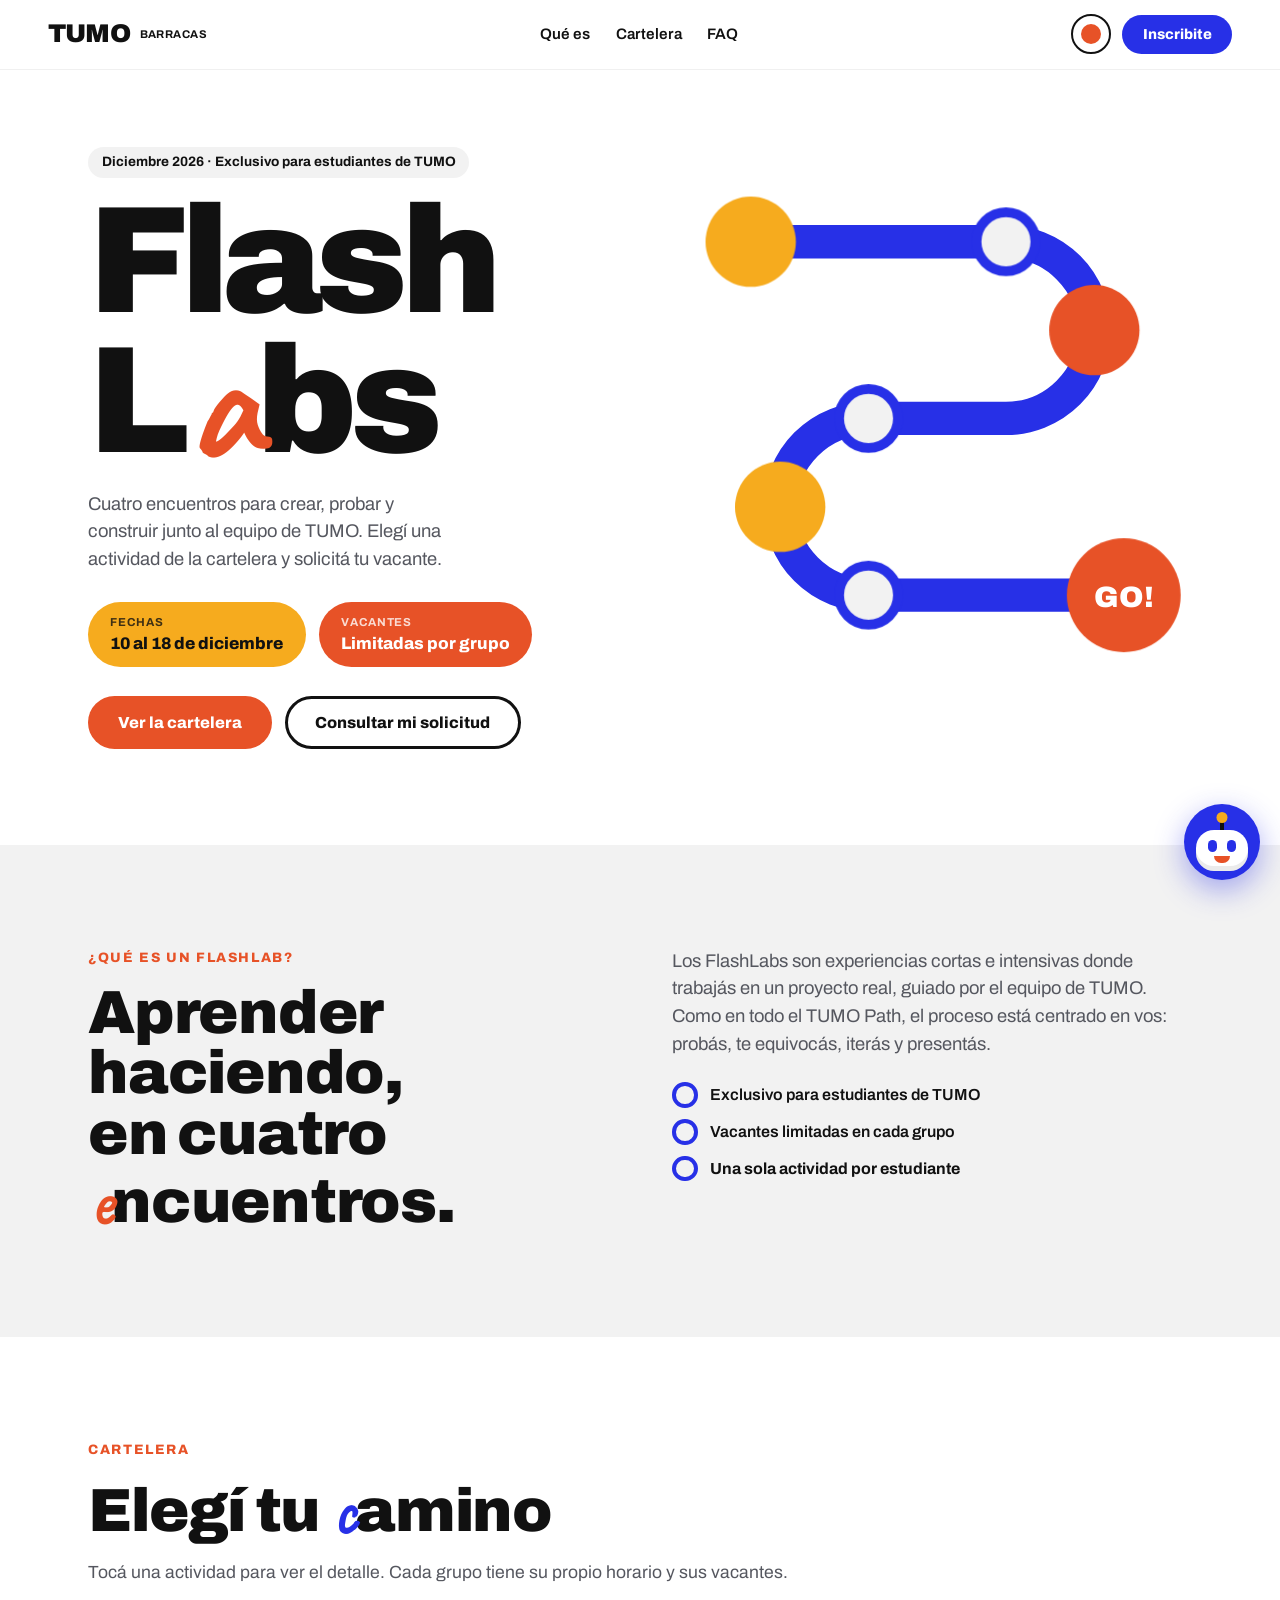
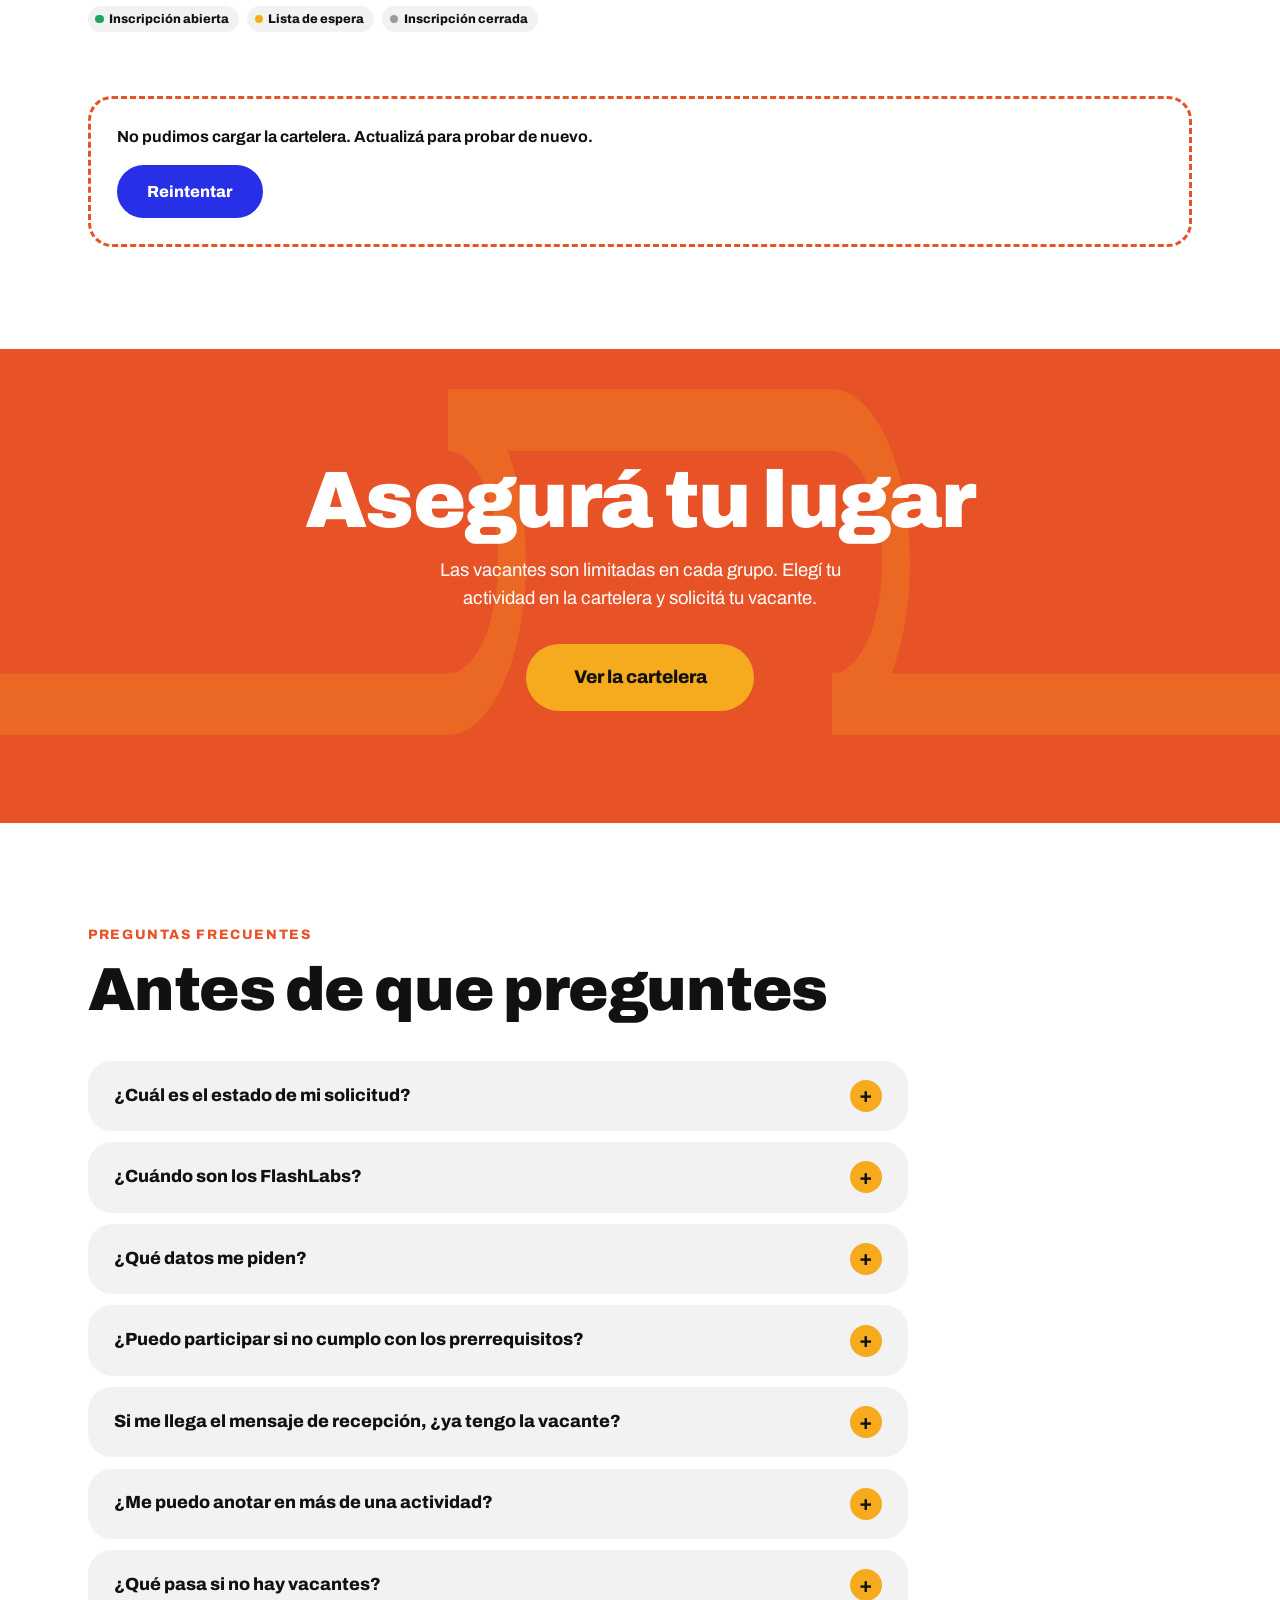
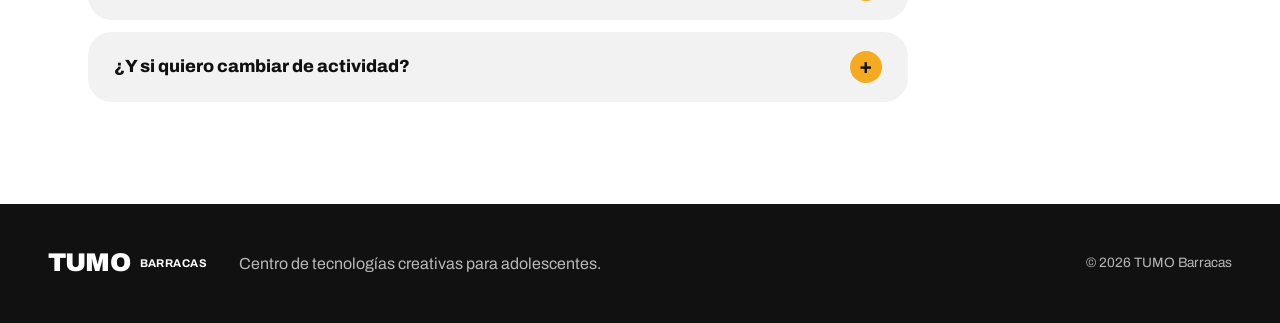
==== commit ed2b44b6: "Updated tumo flashlab questions and color for red page" ====
--- a/index.html
+++ b/index.html
@@ -210,29 +210,40 @@
                     </div>
                 </details>
                 <details>
+                    <summary>¿Cuándo son los FlashLabs?</summary>
+                    <p>Del jueves 10 al jueves 17 de diciembre.</p>
+                </details>
+                <details>
+                    <summary>¿Qué datos me piden?</summary>
+                    <p>El nombre, el apellido y el <strong>DNI del estudiante que va a participar</strong>.</p>
+                </details>
+                <details>
+                    <summary>¿Puedo participar si no cumplo con los prerrequisitos?</summary>
+                    <p>Es necesario cumplir con los prerrequisitos para participar. Te recomendamos volver a la <a class="faq__link" href="#actividades">cartelera</a> y elegir otro FlashLab.</p>
+                </details>
+                <details>
+                    <summary>Si me llega el mensaje de recepción, ¿ya tengo la vacante?</summary>
+                    <p>No. Ese mensaje confirma tu <strong>pre-inscripción</strong>, que depende de los requisitos de la actividad y de los cupos disponibles.</p>
+                    <p>La vacante se obtiene <strong>sólo si te llega el mail de confirmación de la vacante y lo respondés</strong>. Tenés <strong>5 días</strong> para responderlo: si no lo hacés, se da de baja tu inscripción y la vacante pasa a otra persona.</p>
+                </details>
+                <details>
+                    <summary>¿Me puedo anotar en más de una actividad?</summary>
+                    <p>No. Cada estudiante puede solicitar vacante en una sola actividad.</p>
+                </details>
+                <details>
+                    <summary>¿Qué pasa si no hay vacantes?</summary>
+                    <p>Quedás en lista de espera. Cuando se libere un lugar te vamos a avisar por mail: estate atento para confirmarlo. También podés elegir otro FlashLab que sí tenga vacantes en la <a class="faq__link" href="#actividades">cartelera</a>.</p>
+                </details>
+                <details>
+                    <summary>¿Y si quiero cambiar de actividad?</summary>
+                    <p>Escribinos a <a class="faq__link" href="mailto:familias.cmd@tumo.ar">familias.cmd@tumo.ar</a> y ahí te ayudamos a hacer el cambio.</p>
+                </details>
+                <!-- Sacada por ahora:
+                <details>
                     <summary>¿Cuánto cuesta?</summary>
                     <p>Nada. Los FlashLabs de TUMO son gratuitos.</p>
                 </details>
-                <details>
-                    <summary>¿Qué datos me piden?</summary>
-                    <p>Sólo tu nombre, apellido y DNI. Con el DNI te identificamos en los registros de TUMO: no hace falta tu TUMO ID.</p>
-                </details>
-                <details>
-                    <summary>Si me llega el mensaje de recepción, ¿ya tengo la vacante?</summary>
-                    <p>Todavía no. El mensaje confirma que recibimos tu solicitud. El equipo de TUMO confirma las vacantes y te avisa después.</p>
-                </details>
-                <details>
-                    <summary>¿Me puedo anotar a más de una actividad?</summary>
-                    <p>No. Cada estudiante puede solicitar vacante en una sola actividad de diciembre.</p>
-                </details>
-                <details>
-                    <summary>¿Y si quiero cambiar de actividad?</summary>
-                    <p>Antes de enviar la solicitud podés volver a la cartelera. Si ya la enviaste, contactá al equipo de TUMO para pedir el cambio.</p>
-                </details>
-                <details>
-                    <summary>¿Qué pasa si no hay vacantes?</summary>
-                    <p>Si la lista de espera está abierta, podés anotarte. Se ordena por orden de solicitud y, si se libera una vacante, te contactamos.</p>
-                </details>
+                -->
             </div>
         </section>
 
@@ -274,7 +285,7 @@
             <span class="logo-tumo">TUMO</span>
             <span class="logo-city">Barracas</span>
         </div>
-        <p>Centro de tecnologías creativas para adolescentes. Gratuito.</p>
+        <p>Centro de tecnologías creativas para adolescentes.</p>
         <p class="footer__small">© 2026 TUMO Barracas</p>
     </footer>
 
--- a/style.css
+++ b/style.css
@@ -1093,6 +1093,14 @@
     animation: pop 0.5s cubic-bezier(.3, 1.6, .5, 1) both;
 }
 .signup-done__next { padding: 1rem 1.3rem; border-radius: 20px; background: var(--white); }
+.signup-done__warn {
+    padding: 1rem 1.3rem;
+    border-radius: 20px;
+    background: #fff4dc;
+    border: 2px solid var(--yellow);
+    color: var(--ink);
+    text-align: left;
+}
 
 .status-wrap { padding-bottom: clamp(3rem, 8vw, 5rem); }
 .status {
@@ -1171,6 +1179,7 @@
 }
 .faq details[open] summary::after { transform: rotate(45deg); }
 .faq details p { margin-top: 0.8rem; color: var(--muted); }
+.faq__link { color: var(--blue); font-weight: 800; }
 /* "¿Cuál es el estado de mi solicitud?": al abrirse muestra la consulta por documento */
 .faq__status { scroll-margin-top: 90px; }
 .faq__status .status { margin-top: 1rem; }
@@ -1599,9 +1608,13 @@
 html[data-theme="red"] .path-art circle[fill="var(--red)"] { fill: var(--ink); }
 html[data-theme="red"] .path-art circle[fill="var(--light)"] { fill: var(--white); }
 
-/* Secciones: la "gris" es un rojo un poco más oscuro; la franja "Asegurá tu lugar" (roja) pasa a azul */
+/* Secciones: la "gris" es un rojo un poco más oscuro; la franja "Asegurá tu lugar" (roja) pasa a blanca */
 html[data-theme="red"] .section--light { background: var(--page-alt); }
-html[data-theme="red"] .cta { background: var(--blue); }
+html[data-theme="red"] .cta { background: var(--white); color: var(--red); }
+html[data-theme="red"] .cta p { color: var(--ink); }
+html[data-theme="red"] .cta__path { opacity: 0.12; }
+html[data-theme="red"] .cta__path path { stroke: var(--red); }
+html[data-theme="red"] .cta .btn--yellow { background: var(--red); color: var(--white); }
 
 /* Cartelera: TUMO Tank ya era roja → tarjeta blanca con detalles rojos */
 html[data-theme="red"] .card--red { background: var(--white); color: var(--ink); }
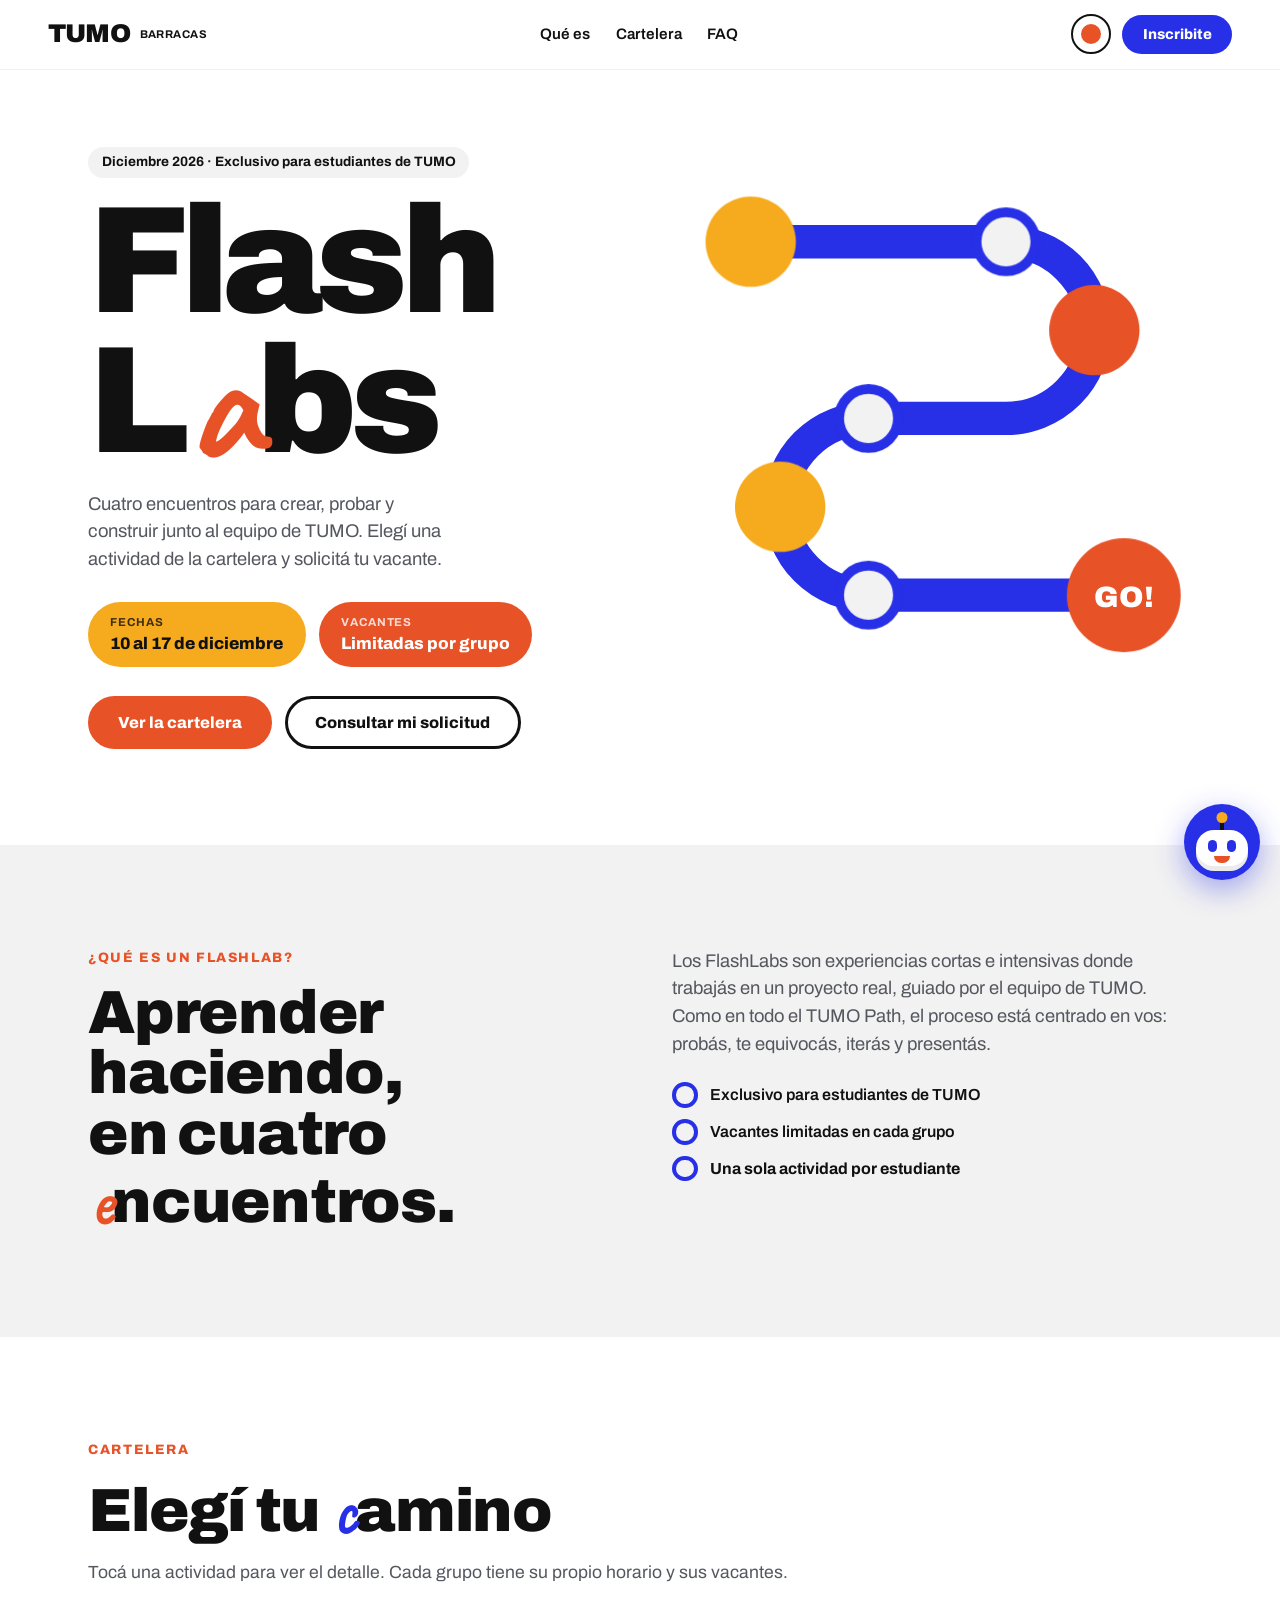
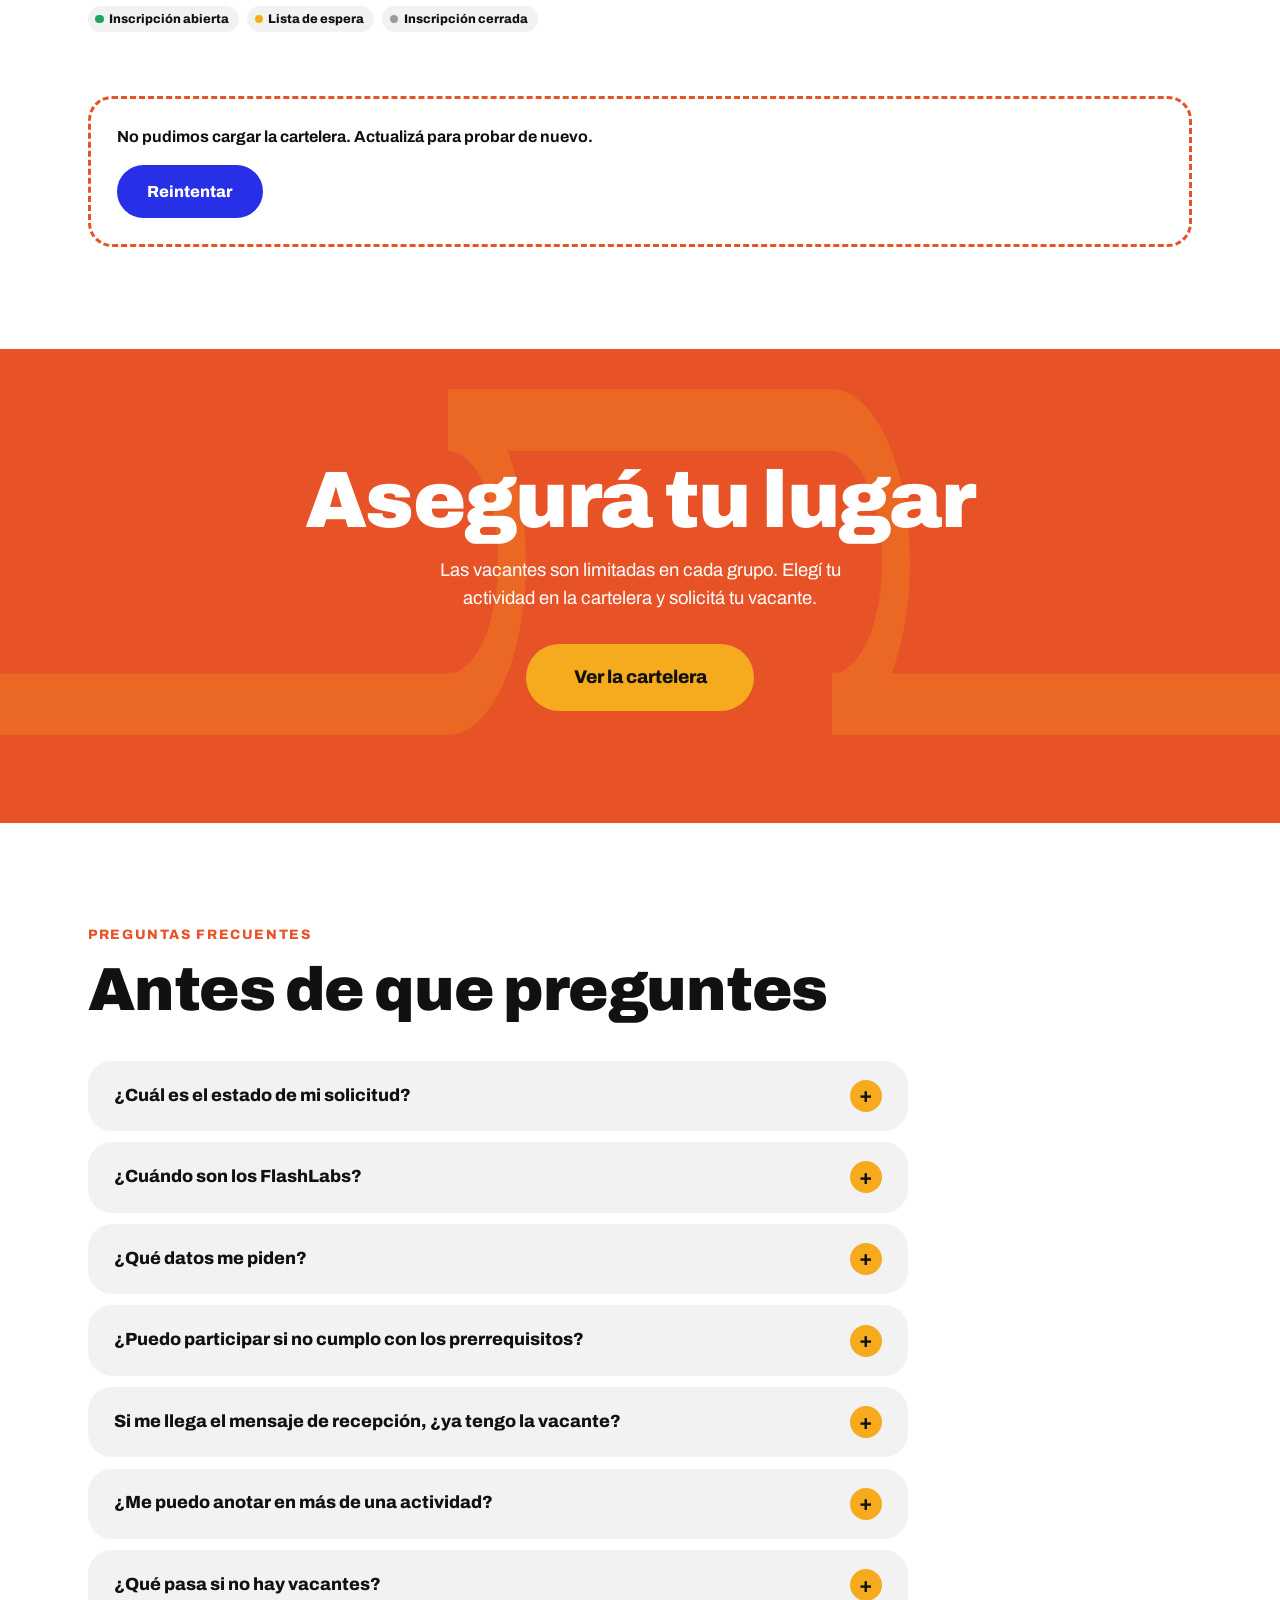
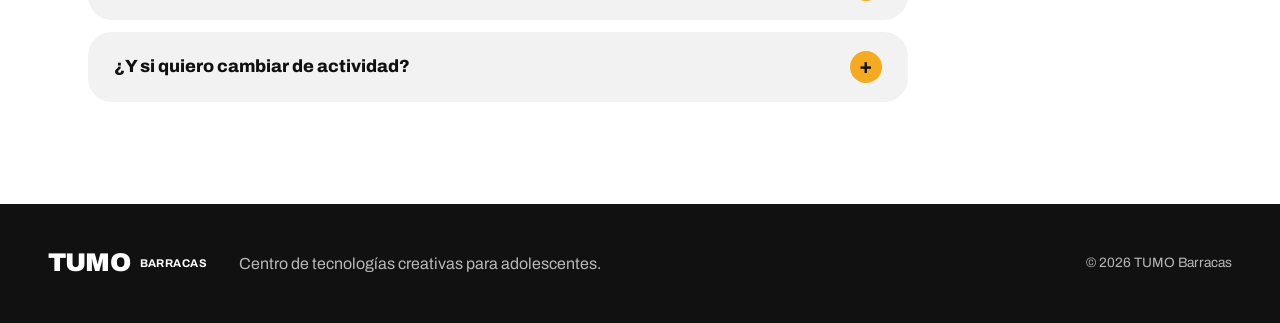
==== commit 1ee666a1: "Updated visuals and tumo confirm" ====
--- a/index.html
+++ b/index.html
@@ -50,7 +50,7 @@
                 <div class="hero__meta">
                     <div class="meta-pill meta-pill--yellow">
                         <span class="meta-pill__label">Fechas</span>
-                        <span class="meta-pill__value">10 al 18 de diciembre</span>
+                        <span class="meta-pill__value">10 al 17 de diciembre</span>
                     </div>
                     <div class="meta-pill meta-pill--red">
                         <span class="meta-pill__label">Vacantes</span>
--- a/style.css
+++ b/style.css
@@ -92,7 +92,9 @@
 .btn--yellow { background: var(--yellow); color: var(--ink); }
 .btn--ghost  { border-color: var(--ink);  color: var(--ink); background: transparent; }
 .btn--ghost:hover { background: var(--ink); color: var(--white); }
-.btn--sm { padding: 0.6em 1.2em; font-size: 0.9rem; }
+.btn--sm { padding: 0.6em 1.2em; font-size: 0.9rem; white-space: nowrap; }
+/* En el celular la barra de arriba dice sólo "TUMO" (el pie sigue diciendo "TUMO Barracas") */
+@media (max-width: 560px) { .nav .logo-city { display: none; } }
 .btn--lg { padding: 1.1em 2.4em; font-size: 1.15rem; }
 
 /* ---------- Logo ---------- */
@@ -411,8 +413,14 @@
 .card__media img,
 .card__media video { position: absolute; inset: 0; width: 100%; height: 100%; object-fit: cover; transform: scale(var(--zoom, 1)); }
 /* Las animaciones del panel son más grandes: se achican para la tarjeta */
-.card__media > div:not(.card__caption) { transform: scale(0.7); transform-origin: center 35%; }
-.card__media > .art-game { transform: none; position: absolute; inset: 0; }
+/* Las animaciones miden ~280×180 y el área de la imagen es más chica: se centran exacto y se achican */
+.card__media > div:not(.card__caption) {
+    position: absolute;
+    left: 50%;
+    top: 50%;
+    transform: translate(-50%, -50%) scale(var(--art-scale, 0.75));
+}
+.card__media > .art-game { transform: none; left: 0; top: 0; inset: 0; }
 .card h3 { text-align: center; line-height: 1.1; }
 /* Horario y estado en la misma fila */
 .sched__row { display: flex; align-items: center; justify-content: space-between; gap: 0.35rem; flex-wrap: wrap; }
@@ -424,7 +432,7 @@
 .card .sched--sm .sched__time { font-size: 0.9rem; padding: 0.45em 0.75em 0.45em 0.6em; }
 /* Estado: arriba a la derecha de la imagen, siempre en el mismo lugar */
 .card__badge { position: absolute; top: 0.6rem; right: 0.6rem; z-index: 1; font-size: 0.74rem; padding: 0.45em 0.75em 0.45em 0.6em; box-shadow: 0 2px 8px rgba(0, 0, 0, 0.18); }
-.card__media > .art-robot { transform: scale(0.6) translateX(-12%); }
+.card__media > .art-robot { --art-scale: 0.6; }
 .card__badge.state--abierta { color: #1a8a53; }
 .card .sched--sm { justify-items: stretch; }
 .card .sched--sm .day { flex: 1; }
@@ -769,8 +777,249 @@
 @keyframes bob { 50% { transform: translateY(-8px); } }
 @keyframes blink-eye { 0%, 92%, 100% { transform: scaleY(1); } 96% { transform: scaleY(0.1); } }
 
+/* --- Creación de cartas --- */
+.art-cards { position: relative; width: 280px; height: 180px; perspective: 700px; }
+.art-cards__card,
+.art-cards__face {
+    position: absolute;
+    width: 76px;
+    height: 108px;
+    border-radius: 10px;
+    background: var(--white);
+    box-shadow: 0 6px 14px rgba(0, 0, 0, 0.3);
+}
+.art-cards__card { top: 40px; left: 102px; transform-origin: 50% 120%; }
+.art-cards__card--l { animation: fan-l 3s ease-in-out infinite; }
+.art-cards__card--r { animation: fan-r 3s ease-in-out infinite; }
+.art-cards__card i, .art-cards__face i { position: absolute; top: 6px; left: 8px; font: 900 15px var(--font); font-style: normal; }
+.art-cards__card b, .art-cards__face b { position: absolute; inset: 0; display: grid; place-items: center; font-size: 38px; }
+.art-cards__card--l { color: var(--ink); }
+.art-cards__card--r, .art-cards__face--front { color: var(--red); }
+.art-cards__flip {
+    position: absolute;
+    top: 30px;
+    left: 102px;
+    width: 76px;
+    height: 108px;
+    transform-style: preserve-3d;
+    animation: flip 3s cubic-bezier(.6, 0, .3, 1) infinite;
+}
+.art-cards__face { inset: 0; backface-visibility: hidden; }
+.art-cards__face--back {
+    transform: rotateY(180deg);
+    background: repeating-linear-gradient(45deg, var(--red) 0 8px, #f07a52 8px 16px);
+    border: 5px solid var(--white);
+}
+.art-cards__die {
+    position: absolute;
+    right: 18px;
+    bottom: 14px;
+    width: 34px;
+    height: 34px;
+    padding: 6px;
+    border-radius: 8px;
+    background: var(--yellow);
+    display: grid;
+    grid-template: repeat(3, 1fr) / repeat(3, 1fr);
+    animation: roll 3s ease-in-out infinite;
+}
+.art-cards__die i { width: 6px; height: 6px; border-radius: 50%; background: var(--ink); place-self: center; }
+.art-cards__die i:nth-child(1) { grid-area: 1 / 1; }
+.art-cards__die i:nth-child(2) { grid-area: 2 / 2; }
+.art-cards__die i:nth-child(3) { grid-area: 3 / 3; }
+@keyframes fan-l { 0%, 100% { transform: rotate(-8deg); } 50% { transform: rotate(-24deg) translateX(-8px); } }
+@keyframes fan-r { 0%, 100% { transform: rotate(8deg); } 50% { transform: rotate(24deg) translateX(8px); } }
+@keyframes flip {
+    0%, 15% { transform: translateY(0) rotateY(0); }
+    35% { transform: translateY(-22px) rotateY(90deg); }
+    50%, 65% { transform: translateY(0) rotateY(180deg); }
+    85% { transform: translateY(-22px) rotateY(270deg); }
+    100% { transform: translateY(0) rotateY(360deg); }
+}
+@keyframes roll {
+    0%, 100% { transform: translate(0, 0) rotate(0); }
+    20% { transform: translate(-40px, -30px) rotate(-200deg); }
+    40% { transform: translate(-70px, 0) rotate(-360deg); }
+    60% { transform: translate(-70px, 0) rotate(-360deg); }
+    80% { transform: translate(-30px, -24px) rotate(-180deg); }
+}
+
+/* --- Música para cine --- */
+.art-notes { position: relative; width: 280px; height: 180px; overflow: hidden; }
+.art-notes__staff { position: absolute; left: 0; right: 0; top: 36px; display: grid; gap: 10px; }
+.art-notes__staff i { height: 2px; background: rgba(255, 255, 255, 0.35); }
+.art-notes__note {
+    position: absolute;
+    left: var(--x);
+    bottom: 34px;
+    font-size: 34px;
+    line-height: 1;
+    color: var(--yellow);
+    animation: note-up 4s ease-in infinite var(--d);
+}
+.art-notes__note:nth-of-type(even) { color: var(--white); }
+.art-notes__film {
+    position: absolute;
+    left: 0; right: 0; bottom: 0;
+    height: 30px;
+    background:
+        repeating-linear-gradient(90deg, transparent 0 8px, rgba(255, 255, 255, 0.85) 8px 18px, transparent 18px 26px) 0 5px / 26px 6px repeat-x,
+        repeating-linear-gradient(90deg, transparent 0 8px, rgba(255, 255, 255, 0.85) 8px 18px, transparent 18px 26px) 0 19px / 26px 6px repeat-x,
+        var(--ink);
+    animation: film 1.2s linear infinite;
+}
+@keyframes note-up {
+    0% { transform: translate(0, 0) rotate(-10deg) scale(0.6); opacity: 0; }
+    15% { opacity: 1; }
+    50% { transform: translate(14px, -70px) rotate(10deg) scale(1); }
+    85% { opacity: 1; }
+    100% { transform: translate(-6px, -140px) rotate(-8deg) scale(1.1); opacity: 0; }
+}
+@keyframes film { to { background-position: -26px 5px, -26px 19px, 0 0; } }
+
+/* --- Personajes 3D --- */
+.art-char { position: relative; width: 280px; height: 180px; }
+.art-char__fig { position: absolute; left: 105px; top: 26px; display: grid; justify-items: center; animation: bob 2.4s ease-in-out infinite; }
+.art-char__head {
+    position: relative;
+    width: 70px;
+    height: 70px;
+    border-radius: 50%;
+    overflow: hidden;
+    background: radial-gradient(circle at 35% 30%, #fff 0 30%, #ffd3e3 70%, #f2a5c3);
+}
+.art-char__face { position: absolute; inset: 0; animation: turn 3s linear infinite; }
+.art-char__face i {
+    position: absolute;
+    top: 28px;
+    width: 9px;
+    height: 13px;
+    border-radius: 50%;
+    background: var(--ink);
+}
+.art-char__face i:first-child { left: 22px; }
+.art-char__face i:nth-child(2) { left: 39px; }
+.art-char__face u {
+    position: absolute;
+    top: 46px;
+    left: 26px;
+    width: 18px;
+    height: 8px;
+    border-radius: 0 0 12px 12px;
+    background: var(--ink);
+}
+.art-char__body {
+    position: relative;
+    width: 62px;
+    height: 58px;
+    margin-top: -4px;
+    border-radius: 26px 26px 14px 14px;
+    overflow: hidden;
+    background: linear-gradient(90deg, #c71f5f, var(--blue) 50%, #1a20a8);
+}
+.art-char__badge {
+    position: absolute;
+    top: 18px;
+    left: 23px;
+    width: 16px;
+    height: 16px;
+    border-radius: 50%;
+    background: var(--yellow);
+    animation: turn 3s linear infinite;
+}
+/* La base gira: un círculo achatado con borde punteado */
+.art-char__table { position: absolute; left: 70px; bottom: 6px; width: 140px; height: 140px; transform: scaleY(0.22); transform-origin: bottom; }
+.art-char__table span {
+    position: absolute;
+    inset: 0;
+    border-radius: 50%;
+    background: rgba(0, 0, 0, 0.2);
+    border: 8px dashed rgba(255, 255, 255, 0.7);
+    animation: spin 3s linear infinite;
+}
+.art-char__spark {
+    position: absolute;
+    left: var(--x);
+    top: var(--y);
+    font-size: 22px;
+    color: var(--yellow);
+    animation: twinkle 2.1s ease-in-out infinite var(--d);
+}
+/* La cara (y el escudo del cuerpo) se desliza de un costado al otro y se achica en los bordes: parece que gira */
+@keyframes turn {
+    0% { transform: translateX(-44px) scaleX(0.3); opacity: 0; }
+    12% { opacity: 1; }
+    25% { transform: translateX(-24px) scaleX(0.65); }
+    50% { transform: translateX(0) scaleX(1); }
+    75% { transform: translateX(24px) scaleX(0.65); }
+    88% { opacity: 1; }
+    100% { transform: translateX(44px) scaleX(0.3); opacity: 0; }
+}
+@keyframes twinkle { 0%, 100% { transform: scale(0.4) rotate(0); opacity: 0.3; } 50% { transform: scale(1.1) rotate(45deg); opacity: 1; } }
+
+/* --- TumoGotchi --- */
+.art-pet { position: relative; width: 280px; height: 180px; display: grid; place-items: center; }
+.art-pet__egg {
+    position: relative;
+    width: 132px;
+    height: 160px;
+    padding-top: 30px;
+    border-radius: 50% 50% 46% 46% / 58% 58% 42% 42%;
+    background: radial-gradient(circle at 35% 25%, #ffe08f, var(--yellow) 60%, #e0950c);
+    box-shadow: inset -8px -10px 0 rgba(0, 0, 0, 0.1), 0 8px 18px rgba(0, 0, 0, 0.25);
+    display: grid;
+    justify-items: center;
+    align-content: start;
+    gap: 12px;
+    animation: wobble 3s ease-in-out infinite;
+}
+.art-pet__screen {
+    position: relative;
+    width: 82px;
+    height: 64px;
+    border-radius: 10px;
+    border: 5px solid var(--ink);
+    background: #c9e3a4;
+    overflow: hidden;
+}
+.art-pet__floor { position: absolute; left: 0; right: 0; bottom: 8px; height: 2px; background: #5b6e3c; }
+/* Mascota de píxeles: se mueve a saltitos, como en las pantallitas de antes */
+.art-pet__pet {
+    position: absolute;
+    bottom: 10px;
+    left: 6px;
+    width: 22px;
+    height: 18px;
+    border-radius: 6px 6px 3px 3px;
+    background: #2b3a1a;
+    animation: pet-walk 4s steps(8) infinite, pet-hop 0.5s steps(2) infinite;
+}
+.art-pet__pet i { position: absolute; top: 5px; width: 4px; height: 4px; background: #c9e3a4; }
+.art-pet__pet i:first-child { left: 5px; }
+.art-pet__pet i:nth-child(2) { right: 5px; }
+.art-pet__heart {
+    position: absolute;
+    top: 2px;
+    left: 34px;
+    font-size: 16px;
+    line-height: 1;
+    color: var(--red);
+    animation: heart 4s ease-in-out infinite;
+}
+.art-pet__btns { display: flex; gap: 12px; }
+.art-pet__btns i { width: 16px; height: 16px; border-radius: 50%; background: var(--ink); box-shadow: inset 0 -3px 0 rgba(255, 255, 255, 0.2); }
+.art-pet__btns i:nth-child(2) { animation: press 4s infinite; }
+@keyframes wobble { 0%, 100% { transform: rotate(-4deg); } 50% { transform: rotate(4deg); } }
+@keyframes pet-walk { 0%, 100% { left: 6px; transform: scaleX(1); } 49% { left: 50px; transform: scaleX(1); } 50% { left: 50px; transform: scaleX(-1); } }
+@keyframes pet-hop { 50% { margin-bottom: 4px; } }
+@keyframes heart { 0%, 40% { transform: translateY(14px) scale(0); opacity: 0; } 55% { transform: translateY(0) scale(1.2); opacity: 1; } 75% { transform: translateY(-4px) scale(1); opacity: 1; } 90%, 100% { transform: translateY(-14px) scale(0.8); opacity: 0; } }
+@keyframes press { 0%, 36%, 46%, 100% { transform: translateY(0); } 40% { transform: translateY(3px) scale(0.9); } }
+
 /* ---------- Página de inscripción ---------- */
 .page-form { background: var(--light); }
+/* El pie queda siempre abajo, aunque el contenido sea corto (por ejemplo, mientras carga) */
+.page-form { min-height: 100vh; min-height: 100dvh; display: flex; flex-direction: column; }
+.page-form main { flex: 1 0 auto; }
 .page-form .nav { background: rgba(242, 242, 242, 0.92); }
 
 .form-hero {
@@ -853,6 +1102,16 @@
 }
 @media (max-width: 852px) { .signup-state { margin-left: var(--gutter); margin-right: var(--gutter); } }
 .signup-state__actions { display: flex; flex-wrap: wrap; gap: 0.6rem; }
+
+/* confirmar.html: botón "Confirmar" que llega desde el mail */
+.confirm-invite { font-weight: 500; font-size: 1rem; }
+.confirm-invite h2 { font-size: clamp(1.8rem, 5vw, 2.6rem); font-weight: 900; letter-spacing: -0.03em; line-height: 1.05; }
+.confirm-invite__sched { width: 100%; }
+.confirm-invite__text { font-weight: 700; font-size: 1.1rem; }
+.confirm-invite__btn { font-size: 1.15rem; padding: 0.9em 2.6em; text-transform: uppercase; letter-spacing: 0.04em; }
+.confirm-invite__error { color: var(--red); font-weight: 700; }
+.confirm-invite__error[hidden] { display: none; }
+html[data-theme="red"] .confirm-invite { color: var(--ink); }
 .spinner {
     width: 2.2rem;
     height: 2.2rem;
@@ -1048,6 +1307,30 @@
 .confirm h2 { font-size: clamp(1.5rem, 5vw, 1.9rem); line-height: 1.15; }
 .confirm h2 span { color: var(--blue); }
 .confirm__meta { margin-top: 1rem; }
+.confirm__block { margin-top: 1.2rem; }
+.confirm__label { margin-bottom: 0.5rem; font-size: 0.78rem; font-weight: 800; text-transform: uppercase; letter-spacing: 0.08em; color: var(--red); }
+/* Horarios para elegir: pastillas; la elegida queda azul llena */
+.confirm__times { display: flex; flex-wrap: wrap; gap: 0.5rem; }
+.time-opt {
+    display: inline-flex;
+    align-items: center;
+    gap: 0.45em;
+    padding: 0.6em 1.1em 0.6em 0.85em;
+    border: 2px solid var(--blue);
+    border-radius: var(--radius);
+    background: var(--white);
+    color: var(--blue);
+    font: 800 1rem var(--font);
+    cursor: pointer;
+    transition: background 0.15s ease, color 0.15s ease;
+}
+.time-opt svg { width: 1em; height: 1em; }
+.time-opt small { font-size: 0.72rem; font-weight: 700; opacity: 0.8; }
+.time-opt:hover { background: rgba(39, 48, 231, 0.08); }
+.time-opt[aria-checked="true"] { background: var(--blue); color: var(--white); }
+.time-opt:focus-visible { outline: 3px solid var(--yellow); outline-offset: 2px; }
+/* "Sí, continuar" apagado hasta elegir horario */
+.btn:disabled { opacity: 0.35; cursor: not-allowed; transform: none; }
 .confirm__note { margin-top: 1rem; color: var(--muted); }
 .confirm__actions { display: flex; flex-wrap: wrap; gap: 0.6rem; margin-top: 1.6rem; }
 @media (max-width: 560px) { .confirm__actions .btn { flex: 1 1 100%; } }
@@ -1079,6 +1362,7 @@
     gap: 1rem;
 }
 .signup-done[hidden] { display: none; }
+.signup-done > .btn { margin: 1rem 0 clamp(2.5rem, 6vw, 4rem); } /* aire arriba y antes del footer */
 .signup-done > * { max-width: 46ch; }
 .signup-done__icon {
     display: grid;
@@ -1429,6 +1713,20 @@
 }
 .chat__link::after { content: " →"; }
 .chat__link:hover { background: var(--blue); }
+.chat__wa {
+    display: inline-flex;
+    align-items: center;
+    gap: 0.45em;
+    margin: 0.3em 0.1em 0.1em;
+    padding: 0.4em 1em;
+    border-radius: var(--radius);
+    background: #25d366; /* verde WhatsApp */
+    color: #fff;
+    font-weight: 800;
+    text-decoration: none;
+}
+.chat__wa svg { width: 1.2em; height: 1.2em; flex: none; }
+.chat__wa:hover { background: #1da851; }
 .chat__msg--user { align-self: flex-end; background: var(--blue); color: var(--white); border-bottom-right-radius: 6px; }
 
 .chat__typing { display: flex; gap: 5px; padding: 14px 16px; }
@@ -1563,6 +1861,25 @@
 }
 .theme-toggle:hover { transform: rotate(-20deg) scale(1.06); }
 .theme-toggle:focus-visible { outline: 3px solid var(--blue); outline-offset: 3px; }
+.theme-toggle.is-spinning { animation: toggle-spin 0.9s cubic-bezier(.65, 0, .25, 1); }
+@keyframes toggle-spin { 40% { transform: rotate(200deg) scale(1.25); } 100% { transform: rotate(360deg) scale(1); } }
+
+/* Cambio de color animado (theme.js): la página nueva aparece en círculo, sin el fundido de siempre */
+::view-transition-old(root),
+::view-transition-new(root) { animation: none; mix-blend-mode: normal; }
+::view-transition-new(root) { z-index: 2; }
+/* Anillo de colores TUMO que gira en el borde del círculo */
+.theme-ring {
+    position: fixed;
+    z-index: 9999;
+    border-radius: 50%;
+    pointer-events: none;
+    transform: translate(-50%, -50%) scale(0);
+    background: conic-gradient(var(--yellow), var(--blue), var(--red), var(--yellow), var(--blue), var(--red), var(--yellow));
+    -webkit-mask: radial-gradient(farthest-side, transparent calc(100% - 26px), #000 calc(100% - 25px));
+    mask: radial-gradient(farthest-side, transparent calc(100% - 26px), #000 calc(100% - 25px));
+}
+
 /* El punto muestra el color al que se cambia: rojo desde el tema blanco, blanco desde el rojo */
 .theme-toggle__dot {
     width: 1.25rem;
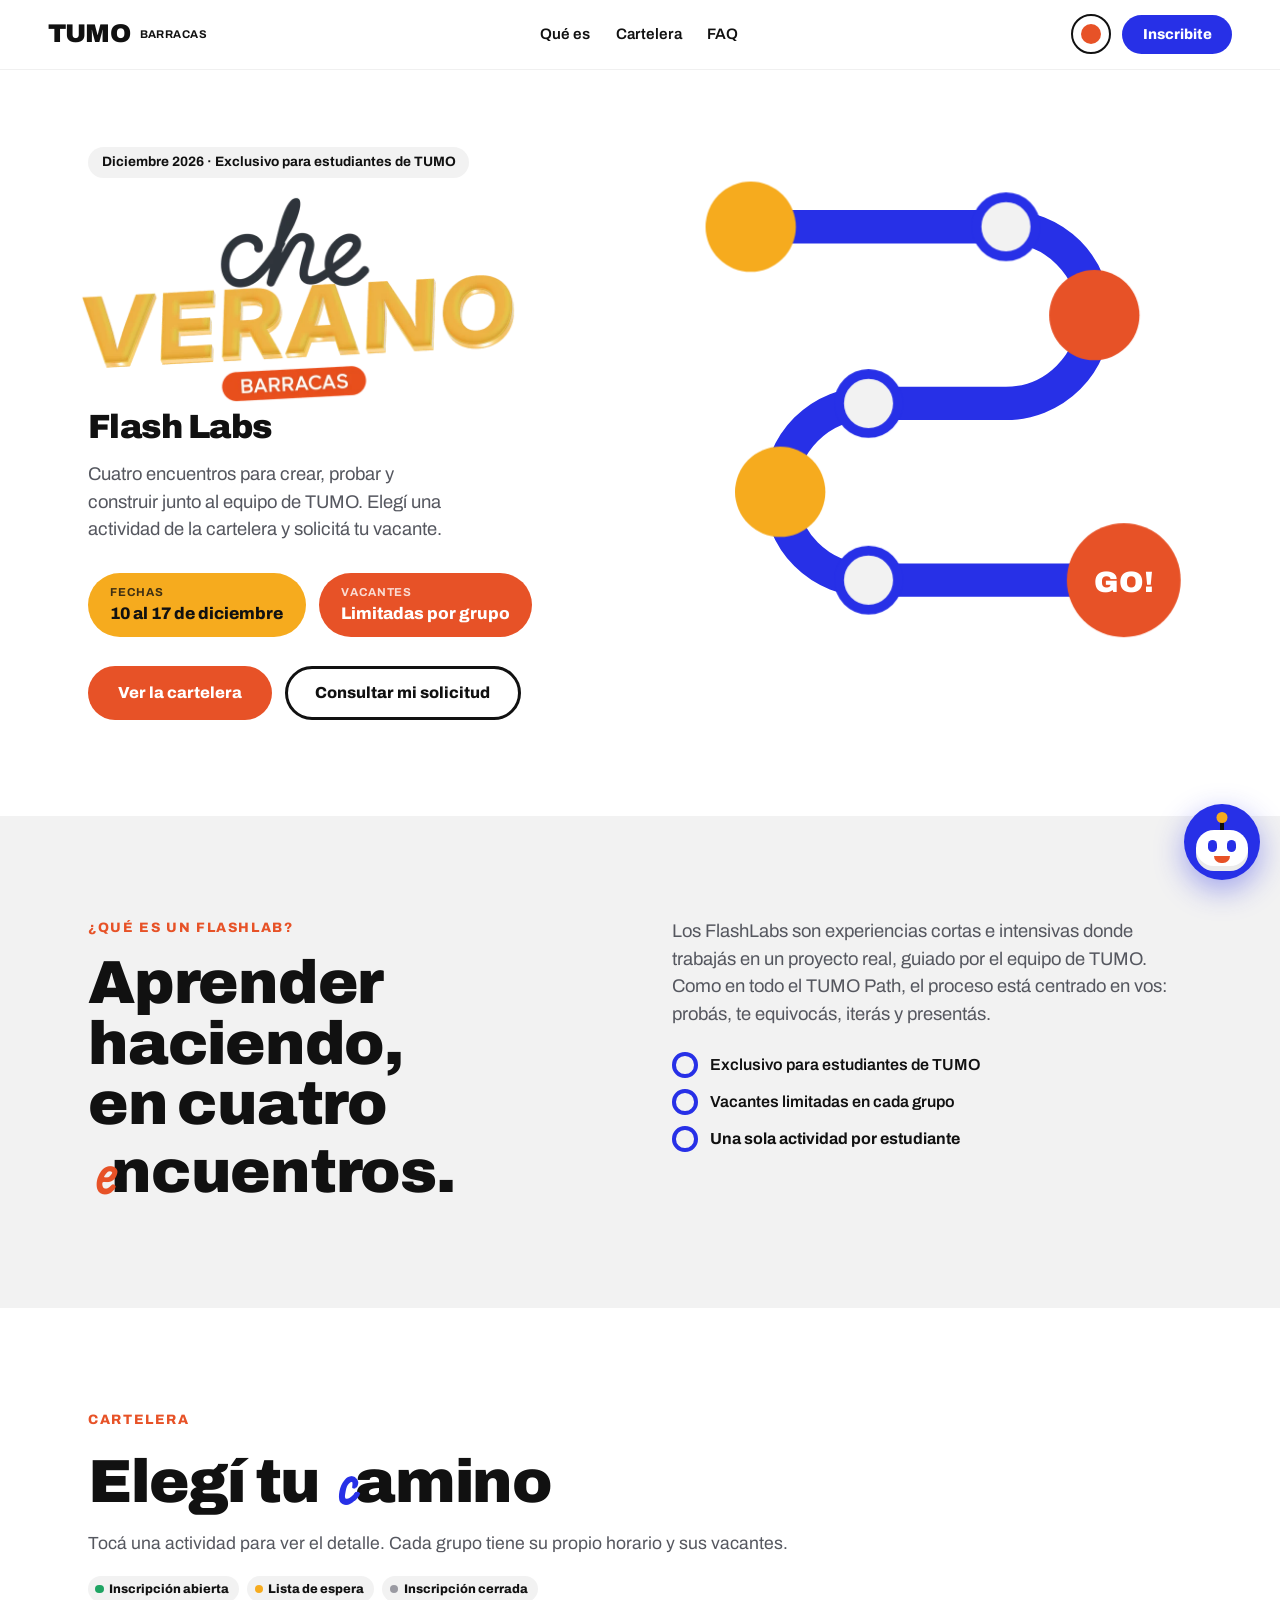
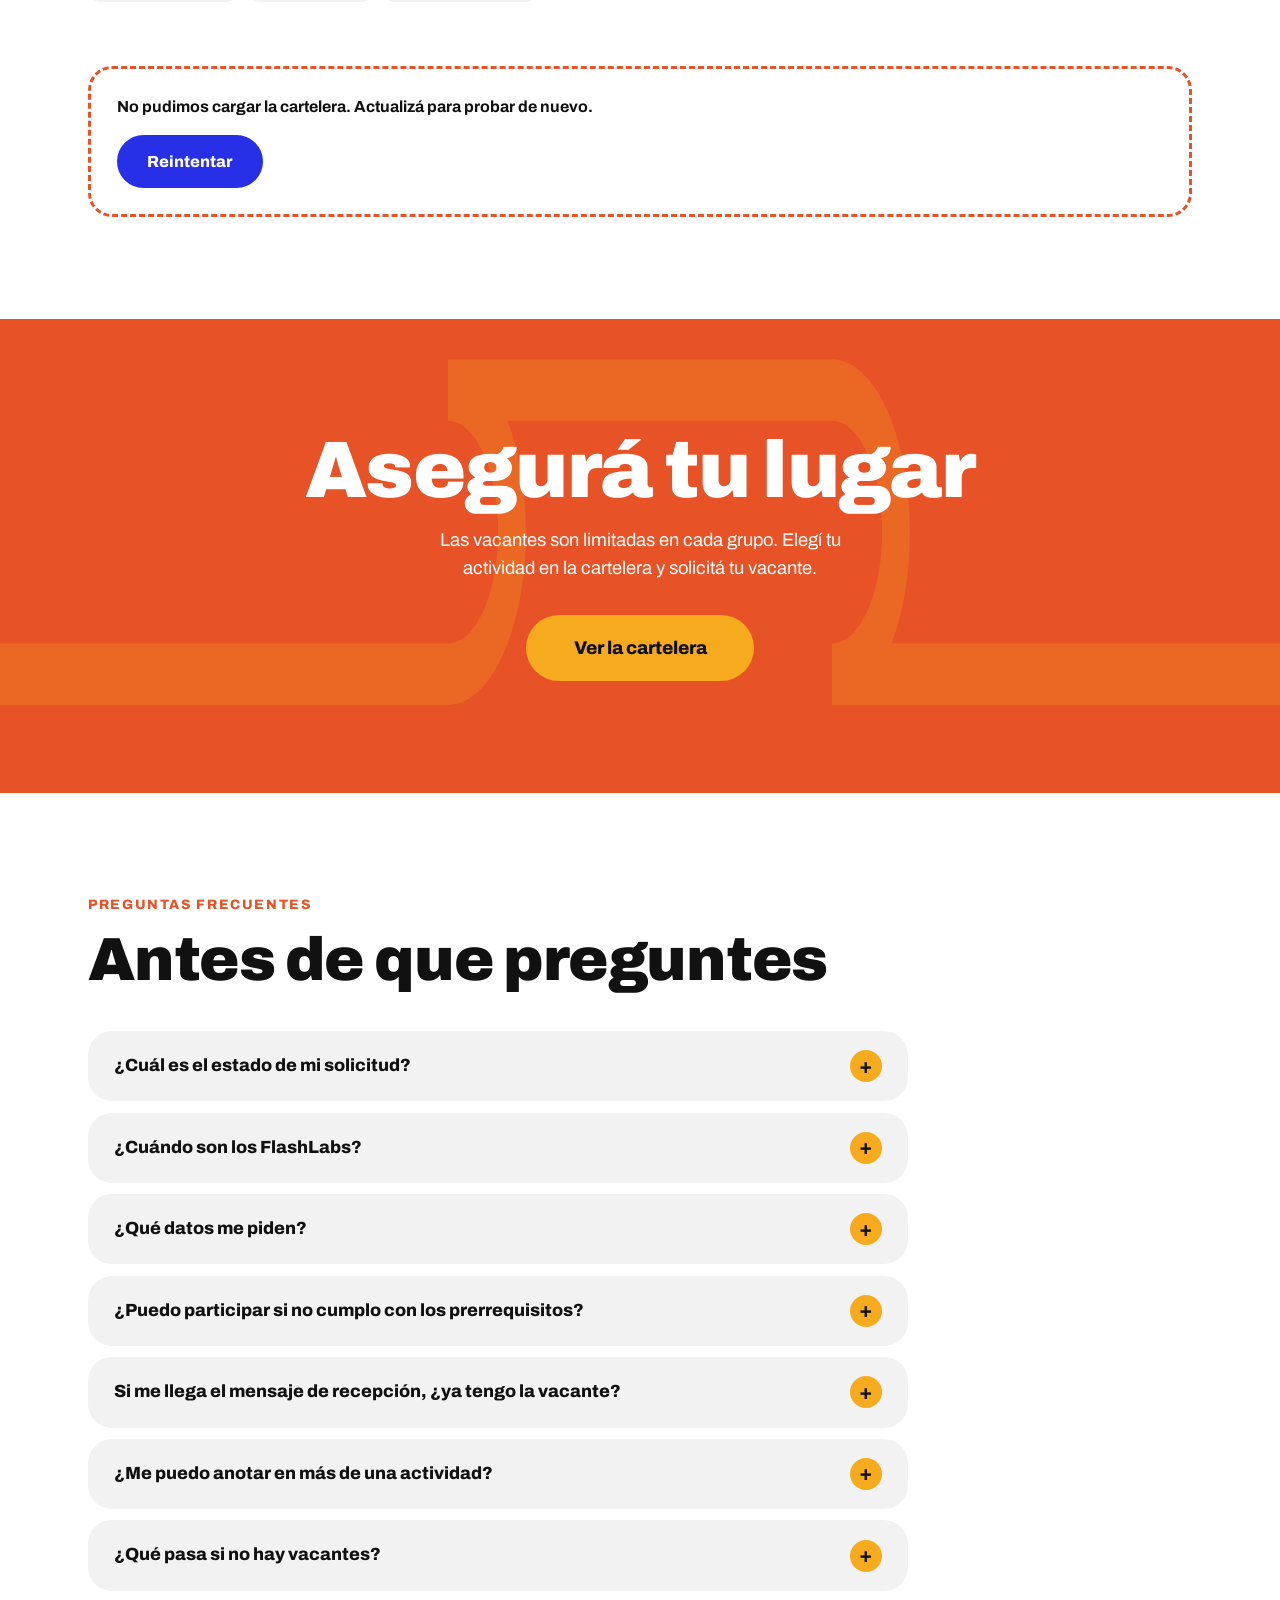
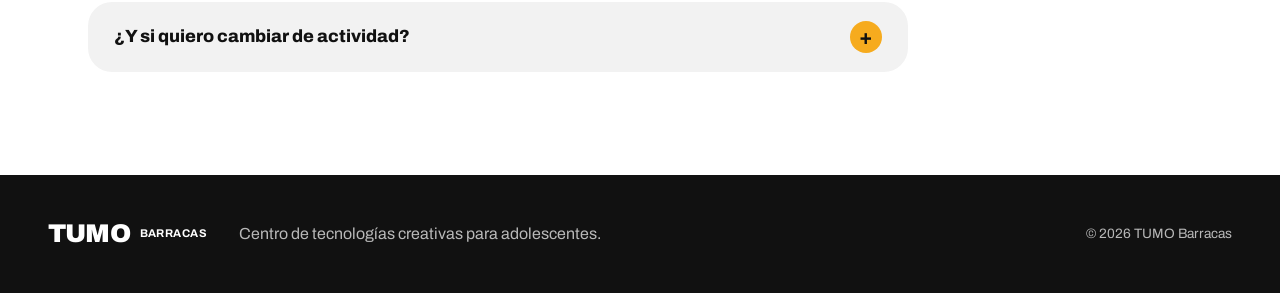
==== commit dca03b00: "Updated che verano logo showcase" ====
--- a/index.html
+++ b/index.html
@@ -40,9 +40,15 @@
             <div class="hero__text">
                 <p class="tag">Diciembre 2026 · Exclusivo para estudiantes de TUMO</p>
                 <h1 class="hero__title">
-                    Flash<br>
-                    L<span class="hand">a</span>bs
+                    <picture>
+                        <source srcset="img/che-verano-barracas.webp" type="image/webp">
+                        <img class="hero__logo" src="img/che-verano-barracas.png" width="900" height="432" alt="Che Verano Barracas">
+                    </picture>
+                    <span class="hero__name">Flash Labs</span>
                 </h1>
+                <!-- Título anterior:
+                <h1 class="hero__title">Flash<br>L<span class="hand">a</span>bs</h1> -->
+
                 <p class="hero__lead">
                     Cuatro encuentros para crear, probar y construir junto al equipo de TUMO.
                     Elegí una actividad de la cartelera y solicitá tu vacante.
@@ -63,9 +69,9 @@
                 </div>
             </div>
 
-            <!-- TUMO path graphic -->
-            <div class="hero__art" aria-hidden="true">
-                <svg viewBox="0 0 520 560" class="path-art">
+            <!-- Carrusel de fotos de estudiantes (script.js, FOTOS_CARRUSEL). Sin fotos, se ve el camino de TUMO. -->
+            <div class="hero__art" data-carousel>
+                <svg viewBox="0 0 520 560" class="path-art" aria-hidden="true">
                     <path class="path-line" d="M70 70 H330 a90 90 0 0 1 0 180 H190 a90 90 0 0 0 0 180 H450" />
                     <circle cx="70"  cy="70"  r="46" fill="var(--yellow)" />
                     <circle cx="330" cy="70"  r="30" fill="var(--light)" stroke="var(--blue)" stroke-width="10" />
--- a/style.css
+++ b/style.css
@@ -167,6 +167,40 @@
     margin: 1.2rem 0 1.4rem;
 }
 .hero__title .hand { color: var(--red); font-size: 1.1em; }
+/* Logo "Che Verano Barracas" + "Flash Labs" */
+.hero__title:has(.hero__logo) { font-size: inherit; line-height: 1; letter-spacing: normal; margin: 1rem 0 1rem; }
+.hero__logo { display: block; width: min(100%, 440px); height: auto; margin-left: -0.6rem; }
+.hero__name { display: block; margin-top: 0.4rem; font-size: clamp(1.6rem, 3vw, 2.1rem); font-weight: 900; letter-spacing: -0.02em; }
+
+/* Carrusel de fotos de estudiantes (reemplaza al dibujo cuando hay fotos) */
+.carousel { position: relative; }
+.carousel__track {
+    position: relative;
+    aspect-ratio: 4 / 5;
+    border-radius: 32px;
+    overflow: hidden;
+    background: var(--light);
+}
+.carousel__slide { position: absolute; inset: 0; margin: 0; opacity: 0; transition: opacity 0.8s ease; }
+.carousel__slide.is-active { opacity: 1; }
+.carousel__slide img { width: 100%; height: 100%; object-fit: cover; display: block; }
+.carousel__dots { display: flex; justify-content: center; gap: 0.5rem; margin-top: 0.9rem; }
+.carousel__dot {
+    width: 10px;
+    height: 10px;
+    padding: 0;
+    border: 0;
+    border-radius: 50%;
+    background: var(--ink);
+    opacity: 0.25;
+    cursor: pointer;
+    transition: opacity 0.2s, transform 0.2s;
+}
+.carousel__dot[aria-current="true"] { opacity: 1; transform: scale(1.3); background: var(--blue); }
+/* Sobre el rojo, la pastilla naranja "BARRACAS" se perdía: borde blanco alrededor del logo */
+html[data-theme="red"] .hero__logo { filter: drop-shadow(0 0 1.5px #fff) drop-shadow(0 0 1.5px #fff) drop-shadow(0 0 1px #fff); }
+html[data-theme="red"] .carousel__dot { background: var(--white); }
+html[data-theme="red"] .carousel__dot[aria-current="true"] { background: var(--yellow); }
 
 .hero__lead {
     font-size: 1.15rem;
@@ -399,6 +433,20 @@
 .card.is-closed:hover { transform: none; }
 
 /* Imagen (o animación) arriba, con el nombre encima */
+/* Menos ruido visual: las animaciones de las tarjetas quedan quietas y corren sólo en la tarjeta activa */
+.card__media *, .card__media *::before, .card__media *::after { animation-play-state: paused !important; }
+@media (hover: hover) {
+    .card:hover .card__media *, .card:hover .card__media *::before, .card:hover .card__media *::after { animation-play-state: running !important; }
+}
+.card.is-centered .card__media *,
+.card.is-centered .card__media *::before,
+.card.is-centered .card__media *::after,
+.card:has(:focus-visible) .card__media *,
+.card:has(:focus-visible) .card__media *::before,
+.card:has(:focus-visible) .card__media *::after { animation-play-state: running !important; }
+/* Pose de la tarjeta quieta: el código ya escrito y el personaje de frente */
+.card__media .art-code__line { animation-delay: calc(var(--d) - 3.2s); }
+.card__media .art-char__face, .card__media .art-char__badge { animation-delay: -1.5s; }
 .card__media {
     position: relative;
     height: 200px;
@@ -1403,7 +1451,7 @@
     margin-top: 1.2rem;
 }
 .status__form input { flex: 1 1 240px; width: auto; border-radius: var(--radius); }
-.status__result { font-weight: 700; min-height: 1.5em; }
+.status__result { font-weight: 700; min-height: 1.5em; white-space: pre-line; }
 .status__result.is-ok    { color: var(--blue); }
 .status__result.is-warn  { color: var(--red); }
 
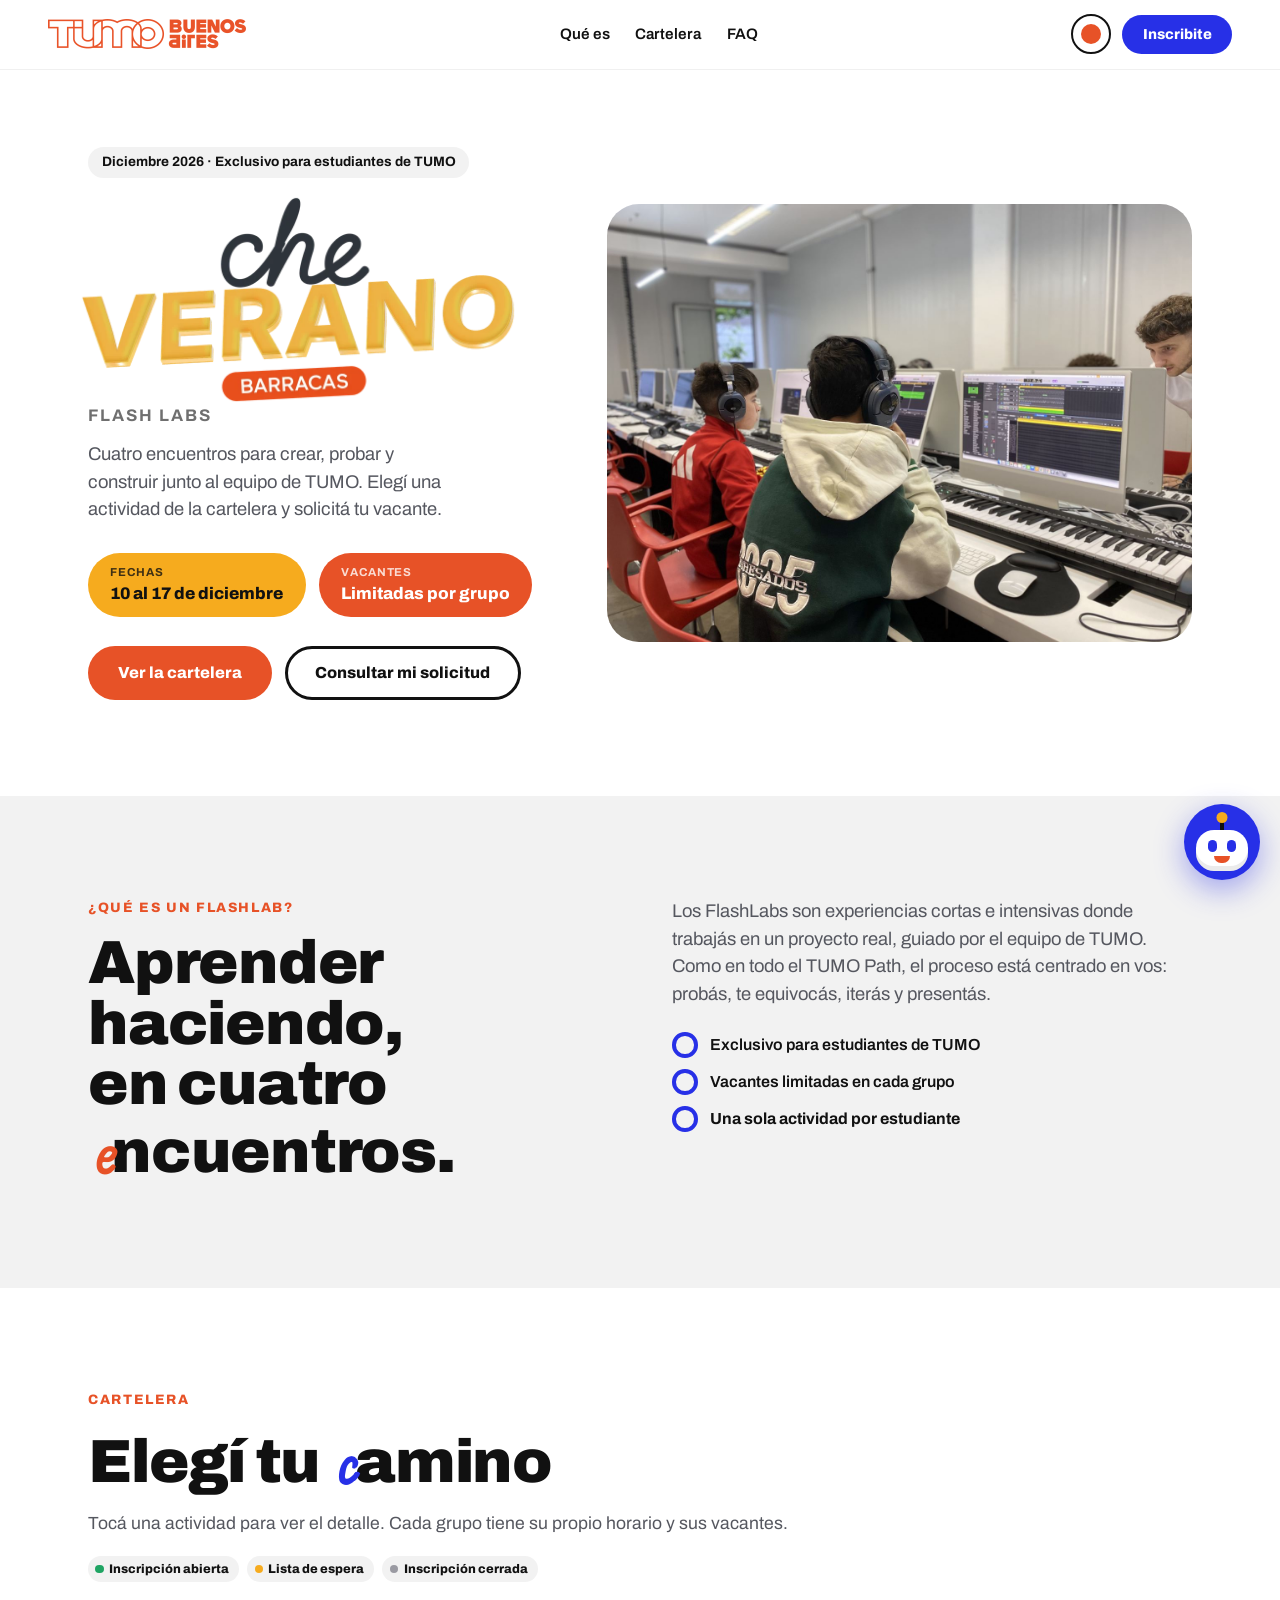
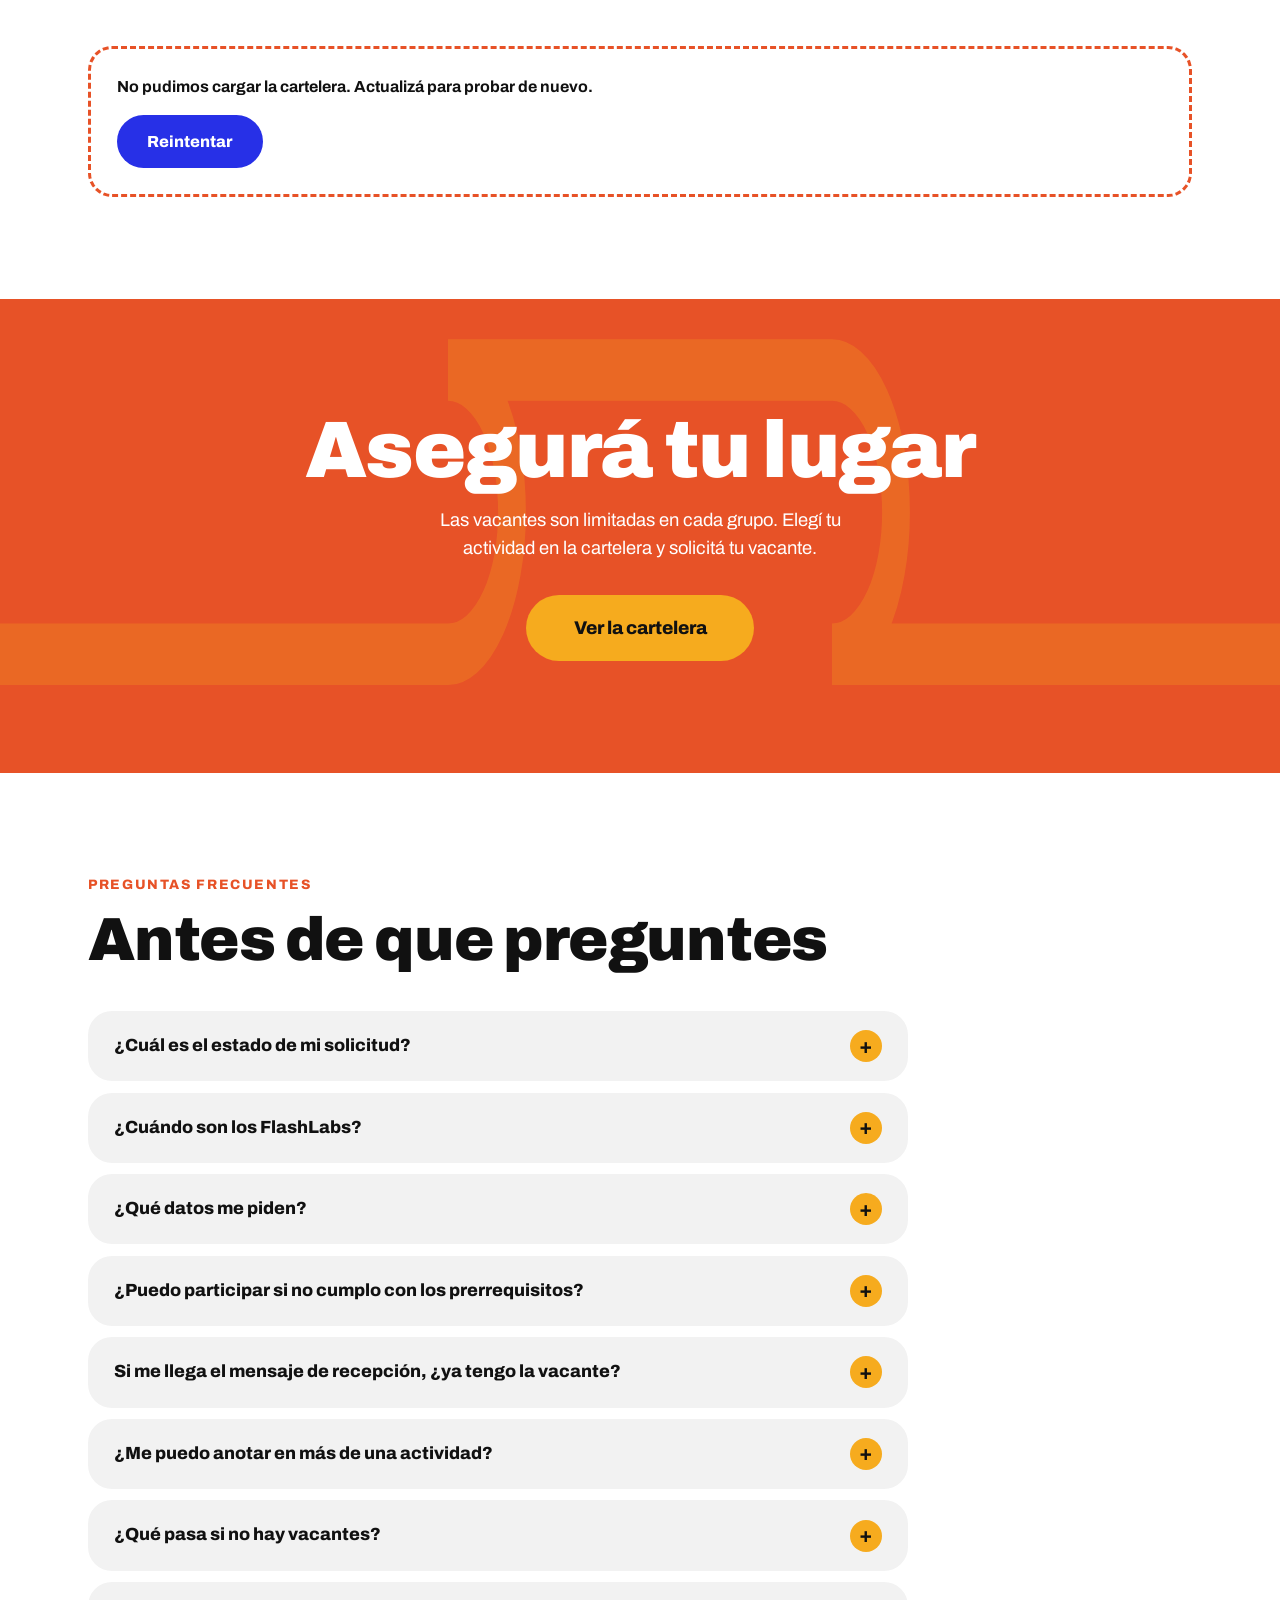
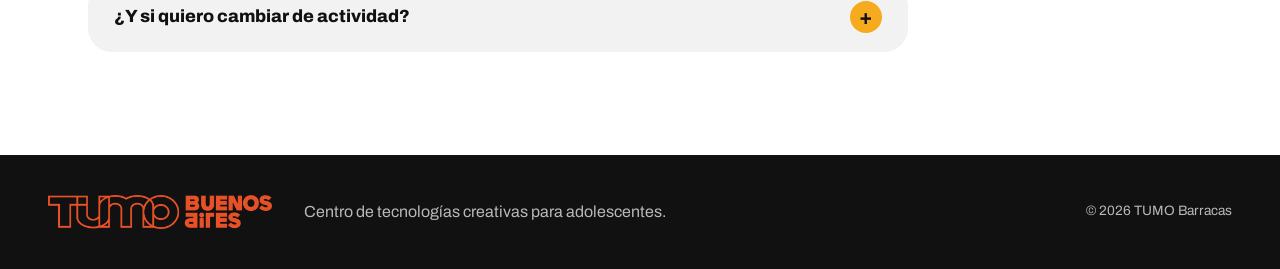
==== commit bc48eadf: "Updated visuals" ====
--- a/index.html
+++ b/index.html
@@ -16,8 +16,7 @@
     <!-- NAV -->
     <header class="nav">
         <a href="#top" class="nav__logo" aria-label="TUMO Barracas">
-            <span class="logo-tumo">TUMO</span>
-            <span class="logo-city">Barracas</span>
+            <img class="logo-img" src="img/logo-tumo.png" width="792" height="120" alt="TUMO Buenos Aires">
         </a>
         <nav class="nav__links" aria-label="Secciones">
             <a href="#que-es">Qué es</a>
@@ -288,8 +287,7 @@
 
     <footer class="footer">
         <div class="footer__logo">
-            <span class="logo-tumo">TUMO</span>
-            <span class="logo-city">Barracas</span>
+            <img class="logo-img" src="img/logo-tumo.png" width="792" height="120" alt="TUMO Buenos Aires">
         </div>
         <p>Centro de tecnologías creativas para adolescentes.</p>
         <p class="footer__small">© 2026 TUMO Barracas</p>
--- a/style.css
+++ b/style.css
@@ -104,6 +104,10 @@
     gap: 0.6rem;
     text-decoration: none;
 }
+/* Logo de TUMO (imagen). El texto "TUMO Barracas" de antes queda abajo por si se vuelve a usar */
+.logo-img { display: block; width: auto; height: 30px; }
+.footer__logo .logo-img { height: 34px; }
+@media (max-width: 560px) { .nav .logo-img { height: 22px; } }
 .logo-tumo {
     font-weight: 900;
     font-size: 1.6rem;
@@ -170,37 +174,27 @@
 /* Logo "Che Verano Barracas" + "Flash Labs" */
 .hero__title:has(.hero__logo) { font-size: inherit; line-height: 1; letter-spacing: normal; margin: 1rem 0 1rem; }
 .hero__logo { display: block; width: min(100%, 440px); height: auto; margin-left: -0.6rem; }
-.hero__name { display: block; margin-top: 0.4rem; font-size: clamp(1.6rem, 3vw, 2.1rem); font-weight: 900; letter-spacing: -0.02em; }
+.hero__name { display: block; margin-top: 0.2rem; font-size: 1.05rem; font-weight: 700; letter-spacing: 0.12em; text-transform: uppercase; opacity: 0.6; }
 
 /* Carrusel de fotos de estudiantes (reemplaza al dibujo cuando hay fotos) */
-.carousel { position: relative; }
-.carousel__track {
+/* Con fotos, el carrusel ocupa más lugar (sin apretar las pastillas de Fechas y Vacantes) */
+@media (min-width: 961px) { .hero:has(.carousel) { grid-template-columns: minmax(470px, 1fr) 1.2fr; } }
+.carousel {
     position: relative;
-    aspect-ratio: 4 / 5;
+    aspect-ratio: 4 / 3; /* las fotos son horizontales */
     border-radius: 32px;
     overflow: hidden;
     background: var(--light);
 }
-.carousel__slide { position: absolute; inset: 0; margin: 0; opacity: 0; transition: opacity 0.8s ease; }
-.carousel__slide.is-active { opacity: 1; }
+/* Las fotos van una al lado de la otra y la tira se desliza hacia la izquierda */
+.carousel__track { display: flex; height: 100%; transition: transform 0.9s cubic-bezier(.65, 0, .25, 1); }
+.carousel__track.is-jumping { transition: none; }
+.carousel__slide { flex: 0 0 100%; height: 100%; margin: 0; }
 .carousel__slide img { width: 100%; height: 100%; object-fit: cover; display: block; }
-.carousel__dots { display: flex; justify-content: center; gap: 0.5rem; margin-top: 0.9rem; }
-.carousel__dot {
-    width: 10px;
-    height: 10px;
-    padding: 0;
-    border: 0;
-    border-radius: 50%;
-    background: var(--ink);
-    opacity: 0.25;
-    cursor: pointer;
-    transition: opacity 0.2s, transform 0.2s;
-}
-.carousel__dot[aria-current="true"] { opacity: 1; transform: scale(1.3); background: var(--blue); }
 /* Sobre el rojo, la pastilla naranja "BARRACAS" se perdía: borde blanco alrededor del logo */
 html[data-theme="red"] .hero__logo { filter: drop-shadow(0 0 1.5px #fff) drop-shadow(0 0 1.5px #fff) drop-shadow(0 0 1px #fff); }
-html[data-theme="red"] .carousel__dot { background: var(--white); }
-html[data-theme="red"] .carousel__dot[aria-current="true"] { background: var(--yellow); }
+/* El logo de TUMO es rojo: sobre el fondo rojo, arriba va en blanco */
+html[data-theme="red"] .nav .logo-img { filter: brightness(0) invert(1); }
 
 .hero__lead {
     font-size: 1.15rem;
@@ -1869,6 +1863,7 @@
     .nav__links { display: none; }
     .hero { grid-template-columns: 1fr; }
     .hero__art { max-width: 420px; margin: 0 auto; width: 100%; }
+    .hero__art.carousel { max-width: none; }
     .cards { grid-template-columns: 1fr 1fr; }
     .steps { grid-template-columns: 1fr 1fr; row-gap: 2.5rem; }
     .steps::before { display: none; }
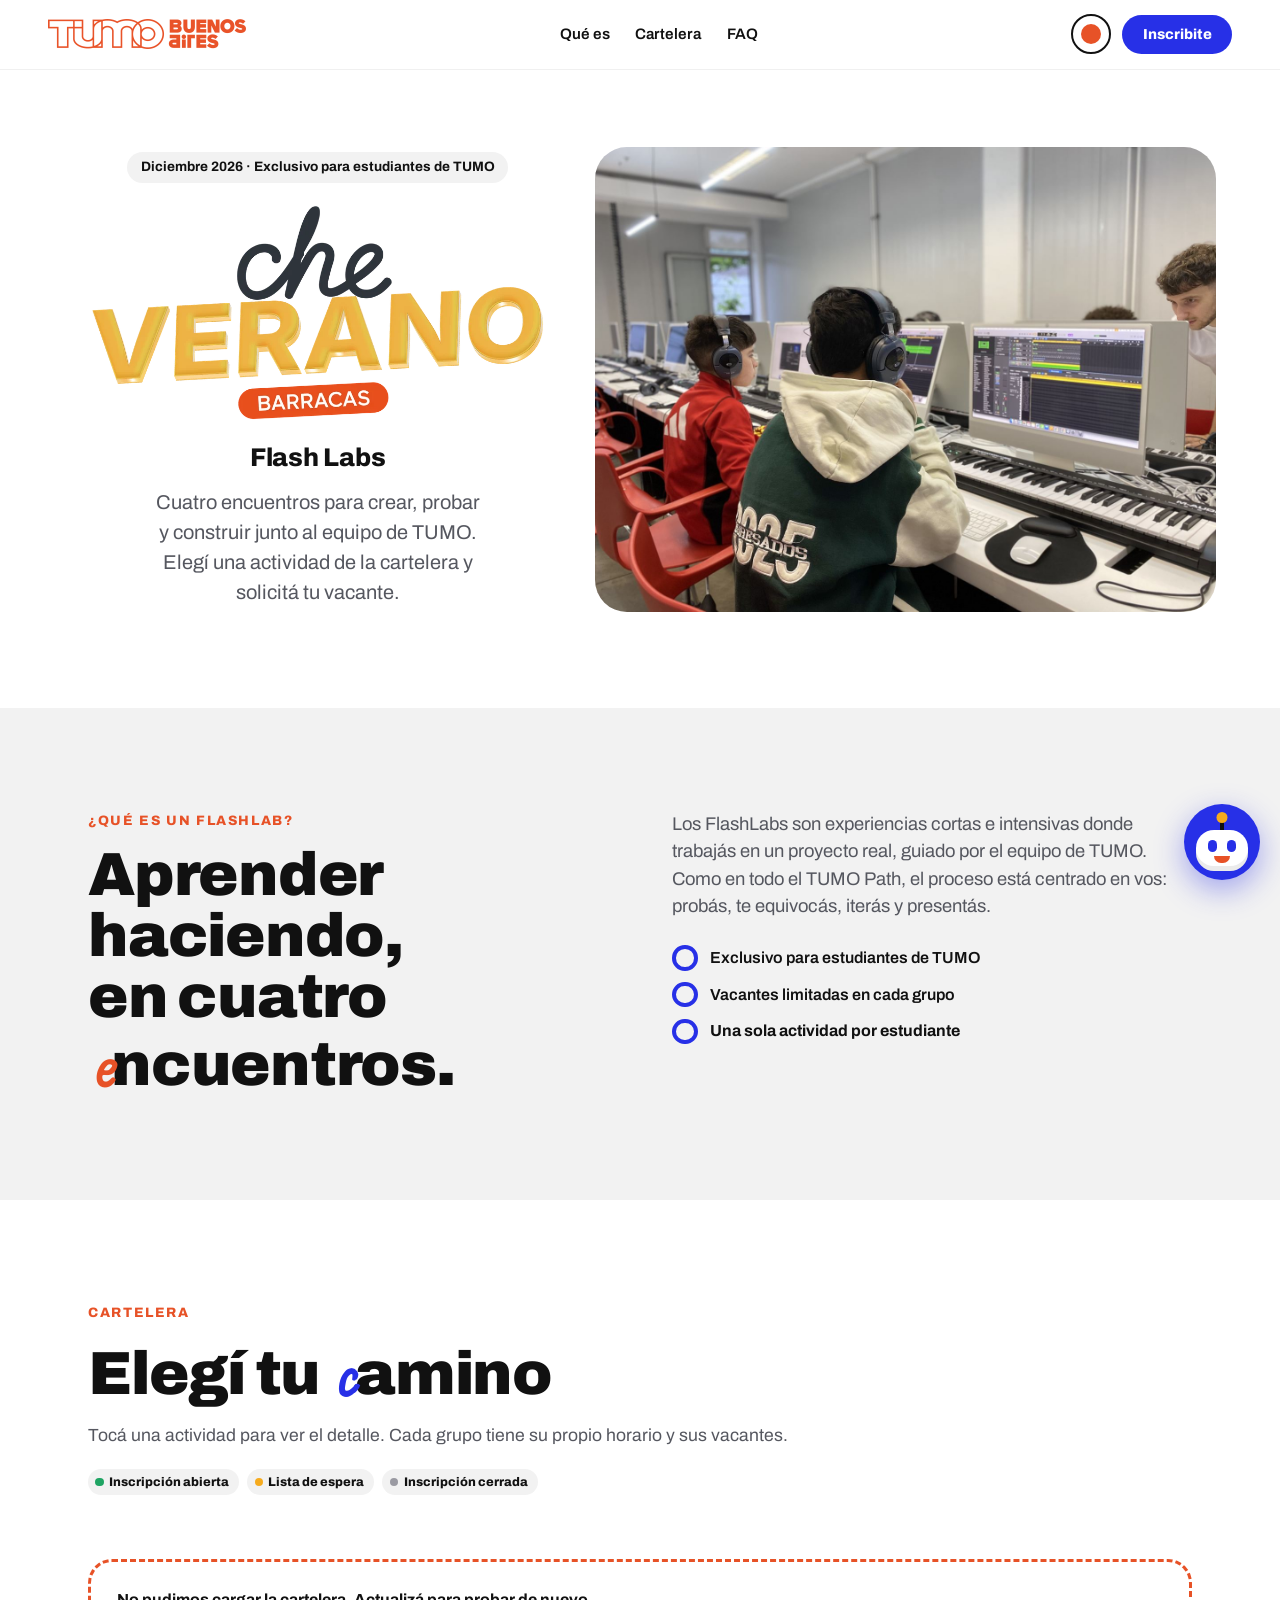
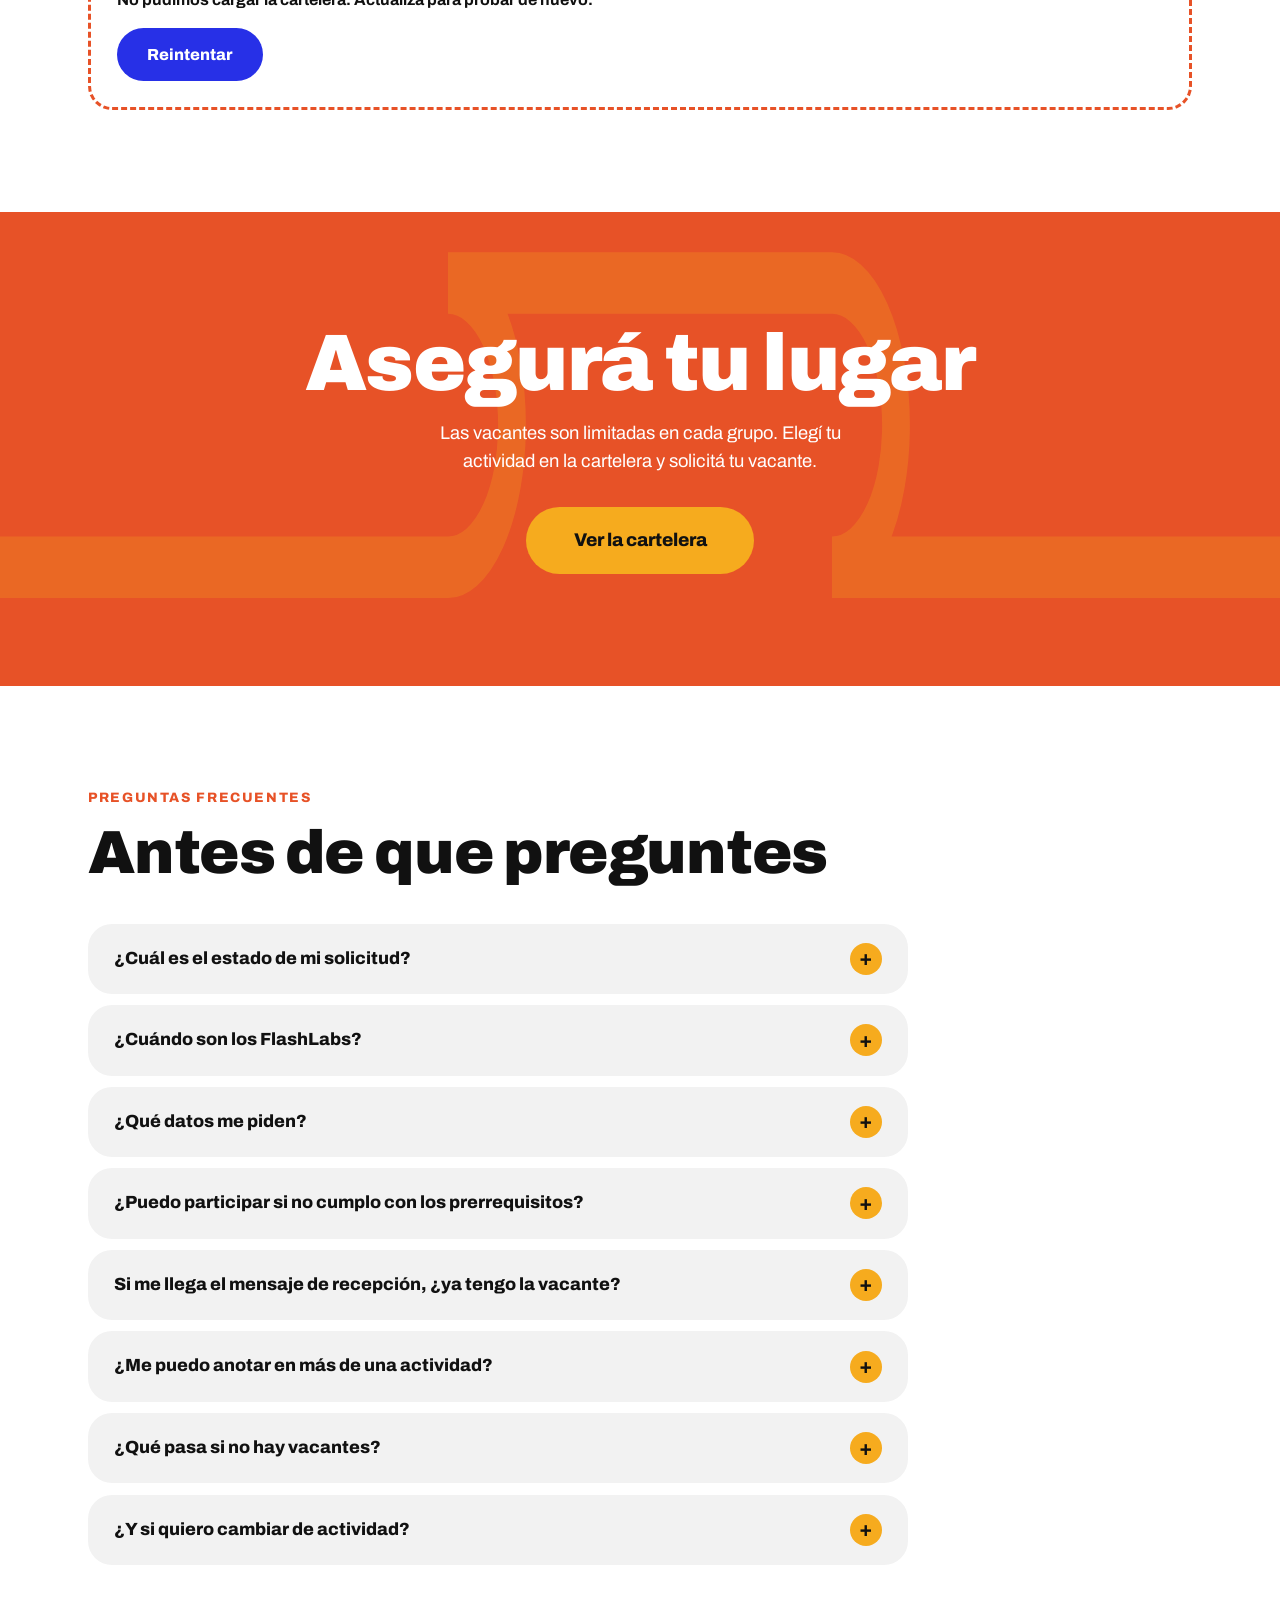
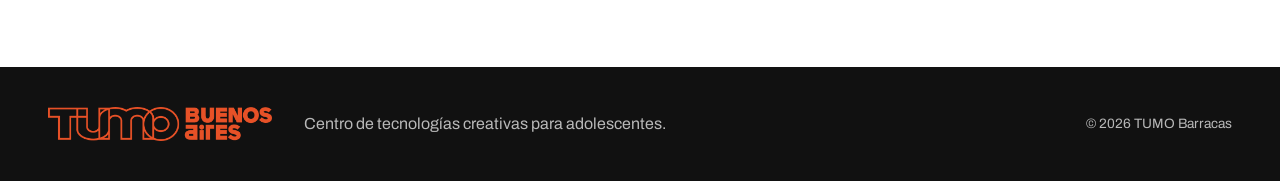
==== commit bcaea265: "Updated flashlab hero" ====
--- a/index.html
+++ b/index.html
@@ -52,6 +52,7 @@
                     Cuatro encuentros para crear, probar y construir junto al equipo de TUMO.
                     Elegí una actividad de la cartelera y solicitá tu vacante.
                 </p>
+                <!-- Fechas, vacantes y botones: ya están en la cartelera, el menú y las preguntas frecuentes.
                 <div class="hero__meta">
                     <div class="meta-pill meta-pill--yellow">
                         <span class="meta-pill__label">Fechas</span>
@@ -66,6 +67,7 @@
                     <a href="#actividades" class="btn btn--red">Ver la cartelera</a>
                     <a href="#estado" class="btn btn--ghost">Consultar mi solicitud</a>
                 </div>
+                -->
             </div>
 
             <!-- Carrusel de fotos de estudiantes (script.js, FOTOS_CARRUSEL). Sin fotos, se ve el camino de TUMO. -->
--- a/style.css
+++ b/style.css
@@ -172,13 +172,19 @@
 }
 .hero__title .hand { color: var(--red); font-size: 1.1em; }
 /* Logo "Che Verano Barracas" + "Flash Labs" */
-.hero__title:has(.hero__logo) { font-size: inherit; line-height: 1; letter-spacing: normal; margin: 1rem 0 1rem; }
-.hero__logo { display: block; width: min(100%, 440px); height: auto; margin-left: -0.6rem; }
-.hero__name { display: block; margin-top: 0.2rem; font-size: 1.05rem; font-weight: 700; letter-spacing: 0.12em; text-transform: uppercase; opacity: 0.6; }
+.hero__title:has(.hero__logo) { font-size: inherit; line-height: 1; letter-spacing: normal; margin: 1.2rem 0 1rem; }
+.hero__logo { display: block; width: min(100%, 520px); height: auto; margin: 0 auto; }
+.hero__name { display: block; margin-top: 1.4rem; font-size: 1.6rem; font-weight: 800; letter-spacing: -0.01em; }
+/* Columna del texto centrada: logo, "Flash Labs" y descripción en un mismo eje */
+.hero__text:has(.hero__logo) { display: flex; flex-direction: column; align-items: center; text-align: center; }
+.hero__text:has(.hero__logo) .hero__lead { font-size: 1.25rem; max-width: 30ch; }
 
 /* Carrusel de fotos de estudiantes (reemplaza al dibujo cuando hay fotos) */
-/* Con fotos, el carrusel ocupa más lugar (sin apretar las pastillas de Fechas y Vacantes) */
-@media (min-width: 961px) { .hero:has(.carousel) { grid-template-columns: minmax(470px, 1fr) 1.2fr; } }
+/* Con fotos, el carrusel es la mitad más grande del inicio y queda contra el borde derecho */
+@media (min-width: 961px) {
+    .hero:has(.carousel) { grid-template-columns: minmax(430px, 1fr) 1.3fr; gap: 3rem; }
+    .hero__art.carousel { margin-right: calc(var(--gutter) * -0.5); }
+}
 .carousel {
     position: relative;
     aspect-ratio: 4 / 3; /* las fotos son horizontales */
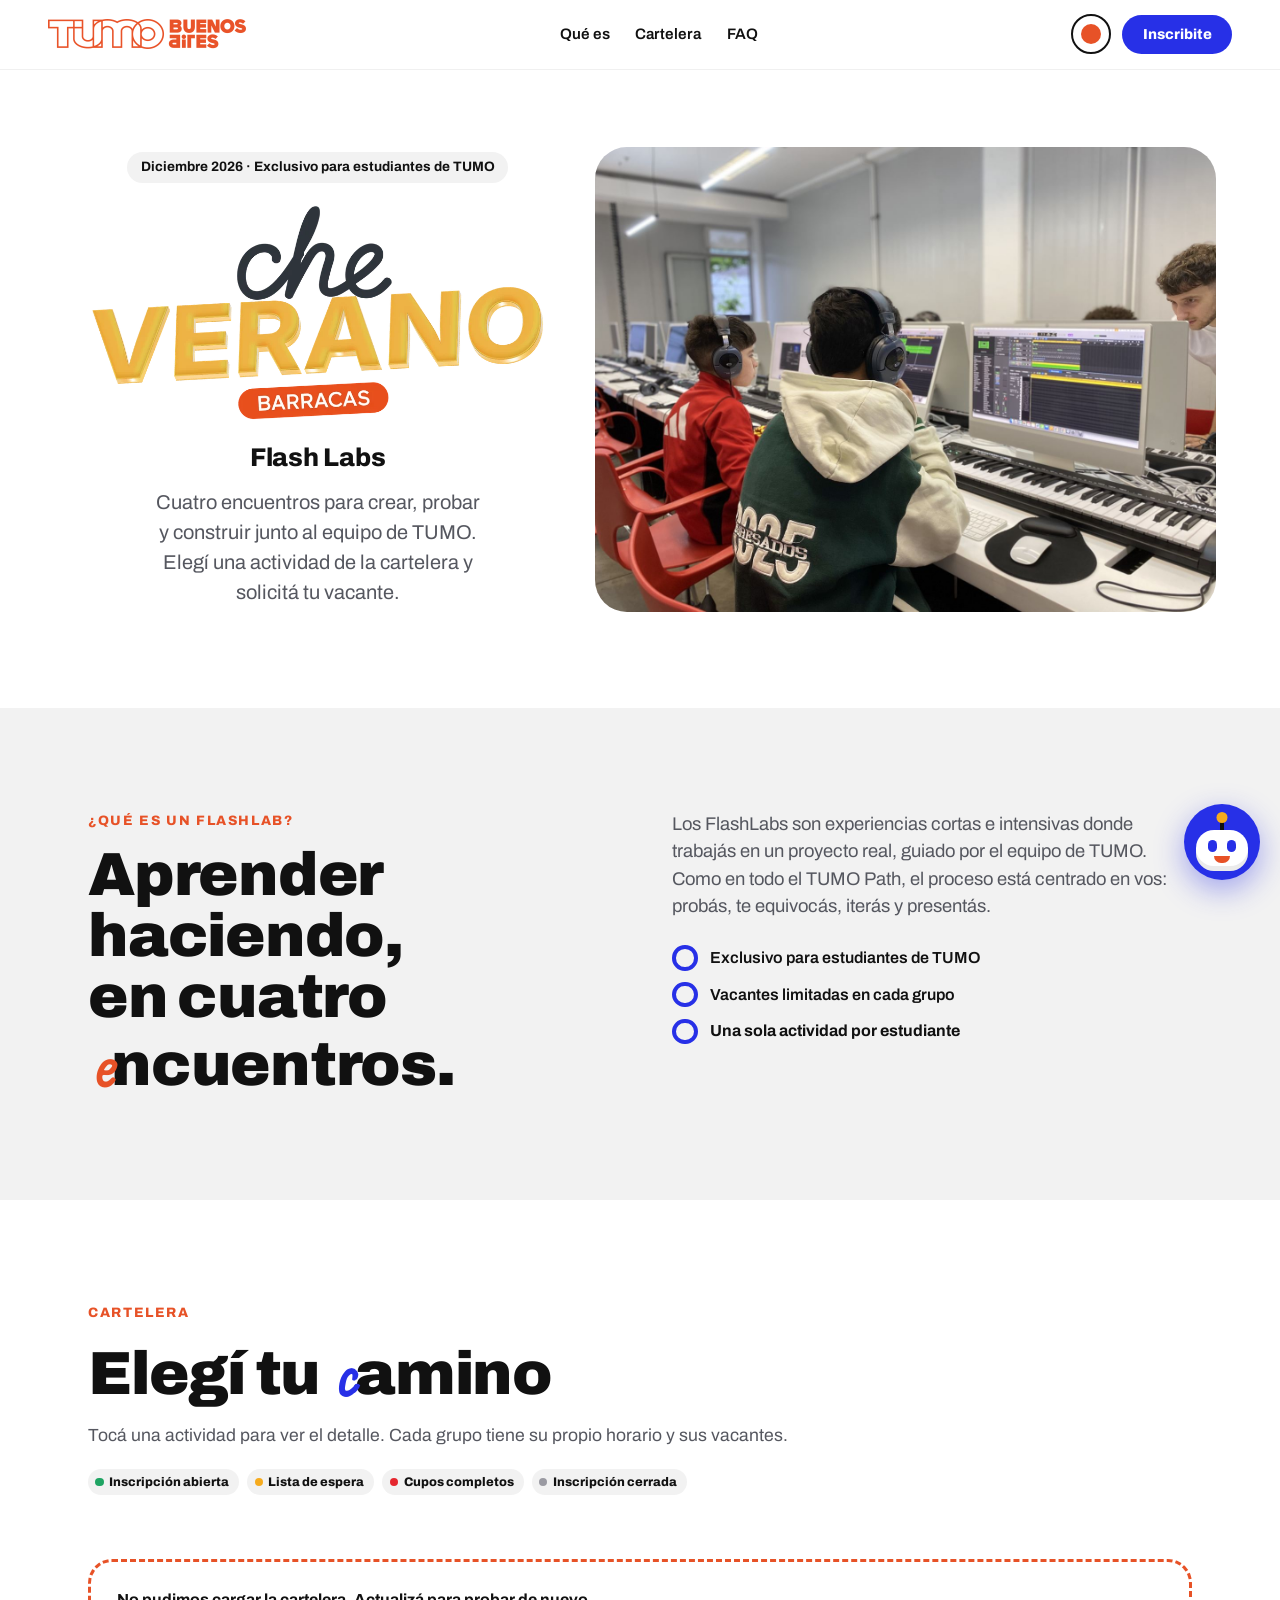
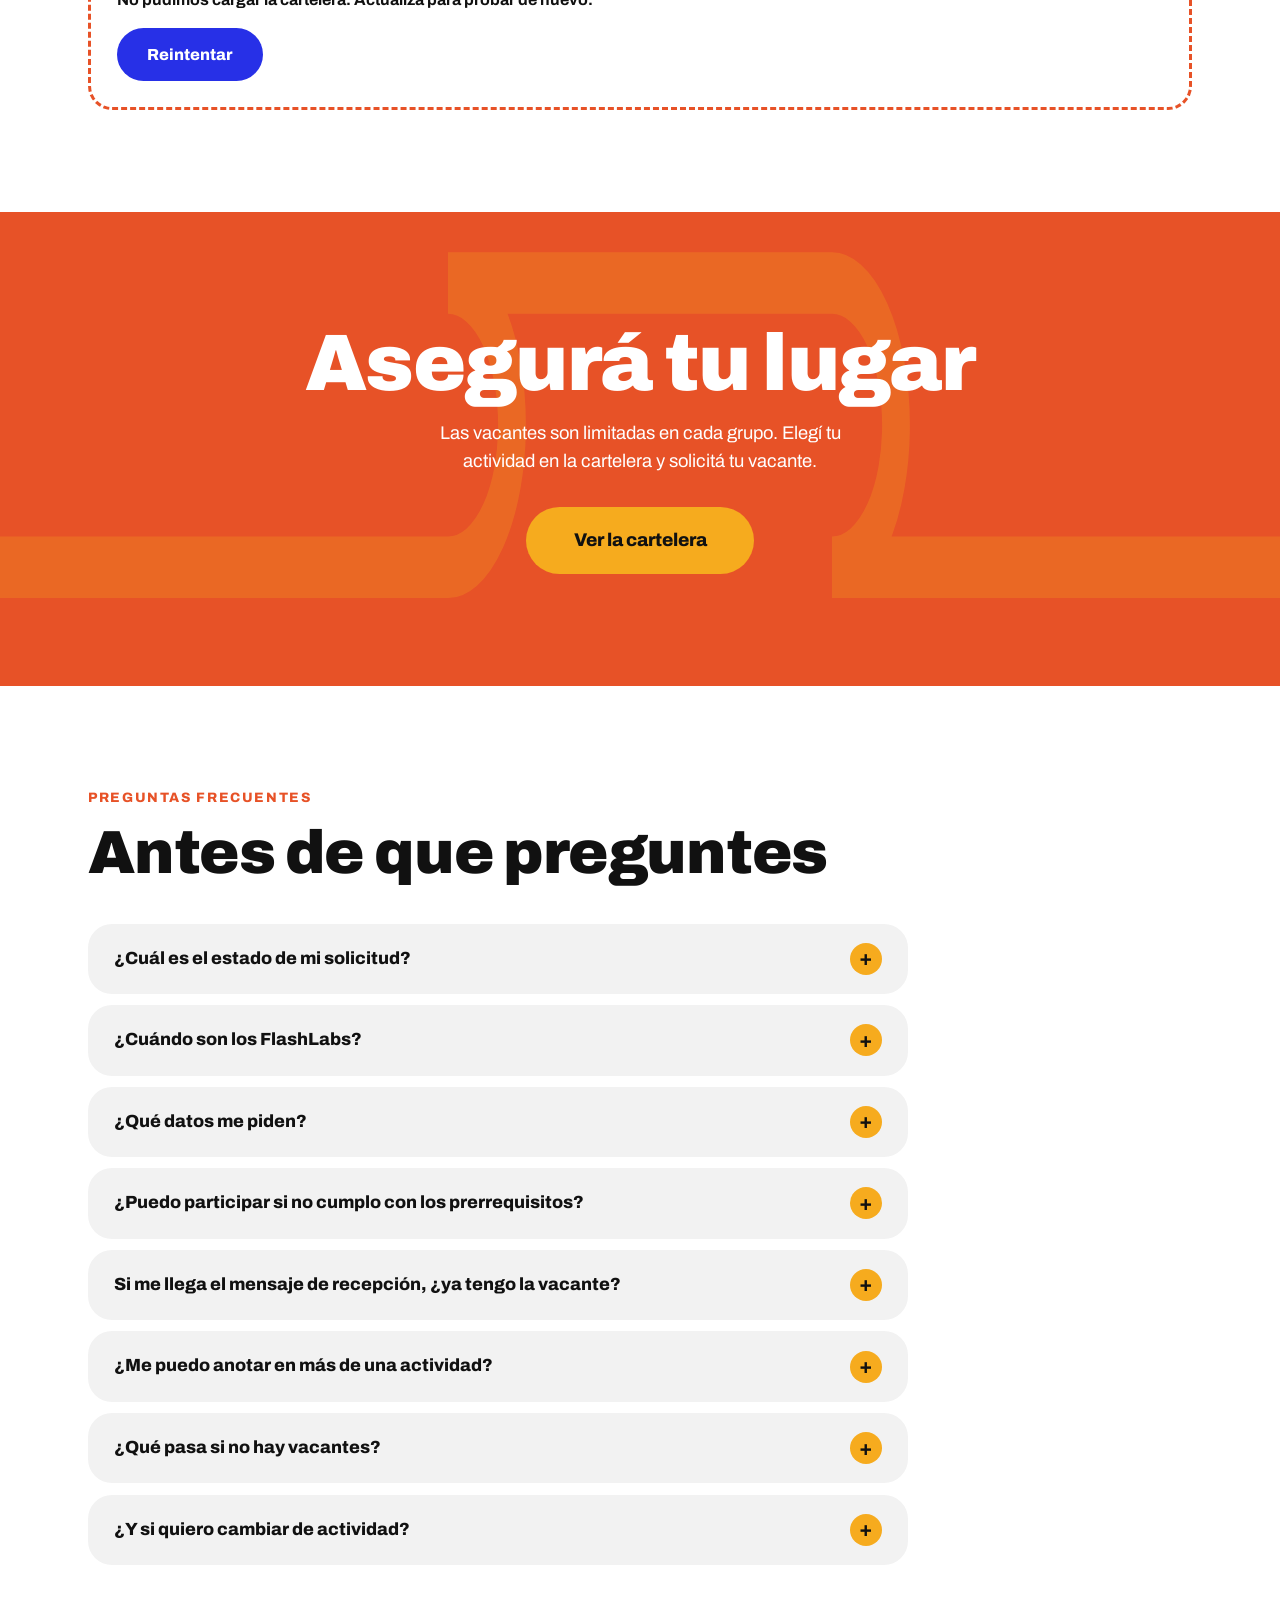
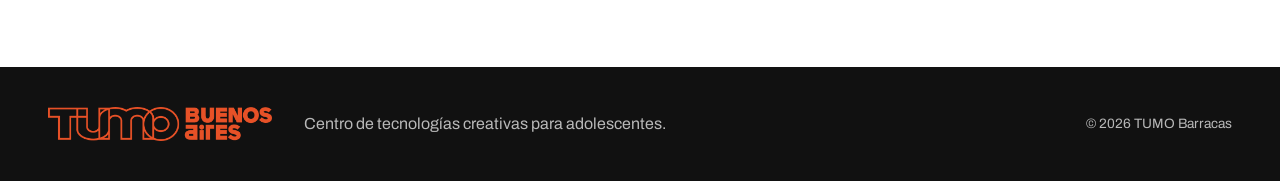
==== commit 4ef92d7a: "Updated flashlab admition availability" ====
--- a/index.html
+++ b/index.html
@@ -151,6 +151,7 @@
             <ul class="legend" aria-label="Estados">
                 <li><span class="state state--abierta">Inscripción abierta</span></li>
                 <li><span class="state state--espera">Lista de espera</span></li>
+                <li><span class="state state--completo">Cupos completos</span></li>
                 <li><span class="state state--cerrada">Inscripción cerrada</span></li>
             </ul>
 
--- a/style.css
+++ b/style.css
@@ -337,6 +337,11 @@
     white-space: nowrap;
 }
 .sched__time svg { width: 1.1em; height: 1.1em; flex: none; }
+/* Horario con el cupo completo: gris, tachado y con la aclaración */
+.sched__time.is-full, .card .sched__time.is-full { background: #e4e4e7; color: #71717a; }
+.sched__time.is-full s { text-decoration-thickness: 2px; }
+.sched__time.is-full small { font-size: 0.62em; font-weight: 800; text-transform: uppercase; letter-spacing: 0.04em; }
+.card .sched__time.is-full small { display: none; } /* en la tarjeta no entra: alcanza con el gris y el tachado */
 .sched__days { display: flex; flex-wrap: wrap; gap: 0.4rem; }
 .day {
     display: grid;
@@ -401,6 +406,7 @@
 .state--abierta { --dot: #1fa463; }
 .state--espera  { --dot: var(--yellow); }
 .state--cerrada { --dot: #9a9aa2; }
+.state--completo { --dot: #e5262e; }
 
 .cards {
     margin-top: 2rem;
@@ -431,6 +437,27 @@
 .card--pink   { background: var(--pink);   color: var(--white); }
 .card.is-closed { filter: grayscale(0.85); opacity: 0.75; }
 .card.is-closed:hover { transform: none; }
+/* Cupos completos: la tarjeta en gris con una franja roja grande adelante (no se puede pedir vacante) */
+.card.is-full { background: #d4d4d8; color: var(--ink); }
+.card.is-full > :not(.card__strap) { filter: grayscale(1); opacity: 0.6; }
+.card.is-full:hover { transform: none; }
+.card__strap {
+    position: absolute;
+    left: -0.6rem;
+    right: -0.6rem;
+    top: 58%;
+    z-index: 3;
+    padding: 0.55rem 0.5rem;
+    background: #e5262e;
+    color: #fff;
+    font: 900 clamp(1.3rem, 2.6vw, 1.75rem)/1 var(--font);
+    letter-spacing: 0.02em;
+    text-align: center;
+    text-transform: uppercase;
+    transform: rotate(-4deg);
+    box-shadow: 0 6px 16px rgba(0, 0, 0, 0.25);
+    pointer-events: none;
+}
 
 /* Imagen (o animación) arriba, con el nombre encima */
 /* Menos ruido visual: las animaciones de las tarjetas quedan quietas y corren sólo en la tarjeta activa */
@@ -1376,6 +1403,8 @@
 .time-opt small { font-size: 0.72rem; font-weight: 700; opacity: 0.8; }
 .time-opt:hover { background: rgba(39, 48, 231, 0.08); }
 .time-opt[aria-checked="true"] { background: var(--blue); color: var(--white); }
+.time-opt[disabled] { background: #e4e4e7; border-color: #d4d4d8; color: #71717a; cursor: not-allowed; }
+.time-opt[disabled] span { text-decoration: line-through; }
 .time-opt:focus-visible { outline: 3px solid var(--yellow); outline-offset: 2px; }
 /* "Sí, continuar" apagado hasta elegir horario */
 .btn:disabled { opacity: 0.35; cursor: not-allowed; transform: none; }
